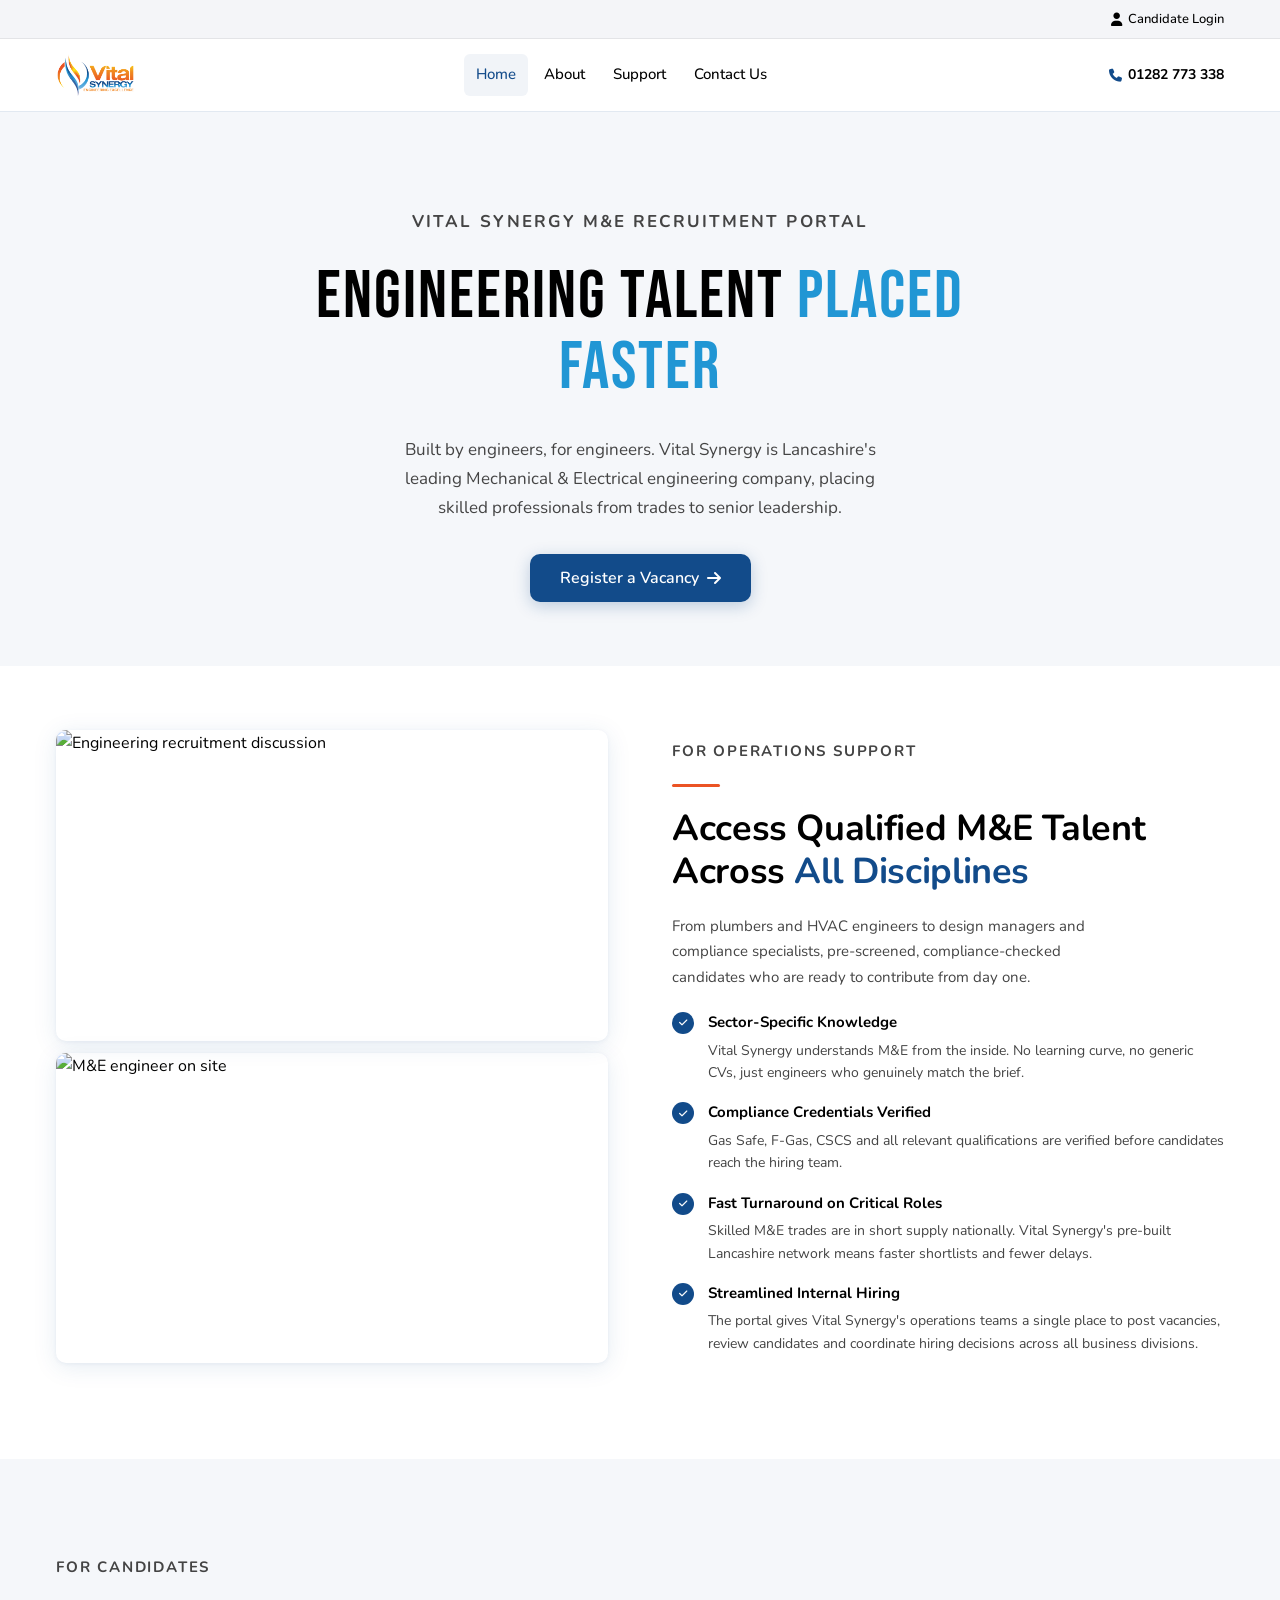
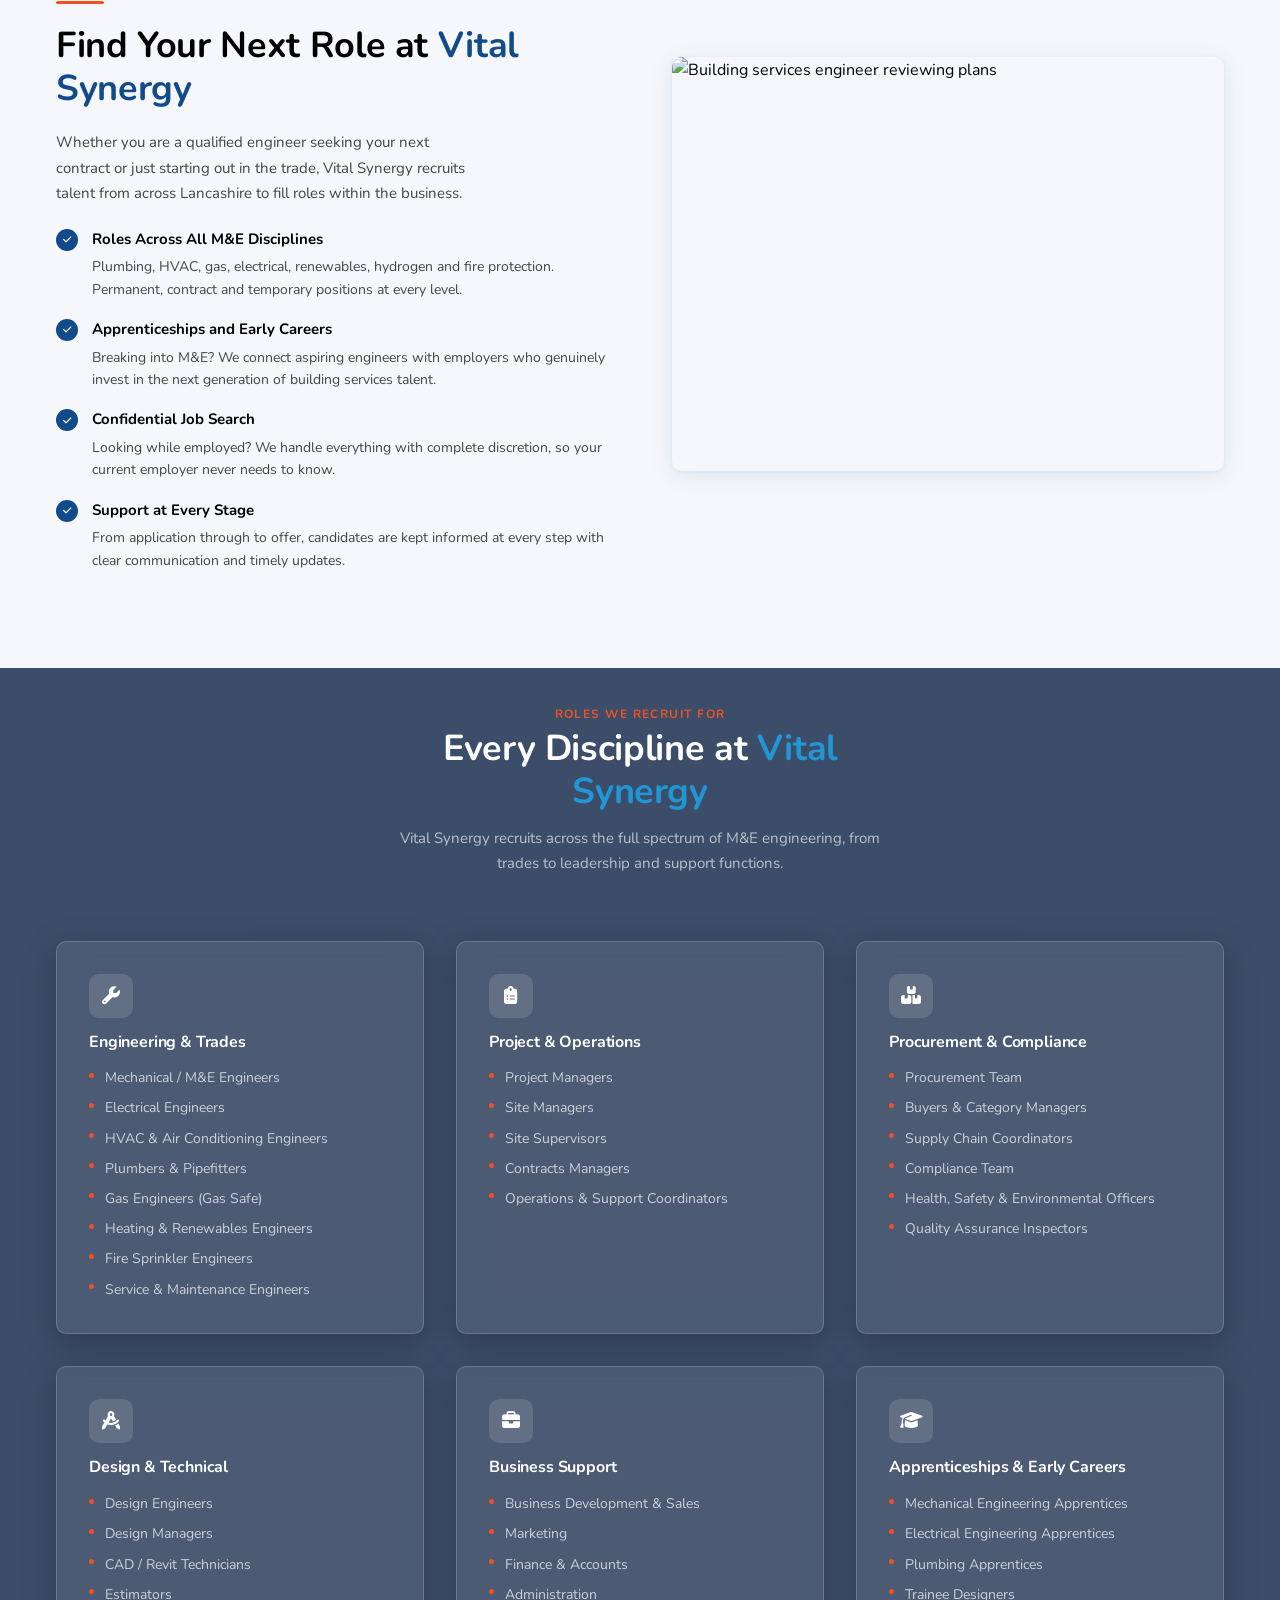
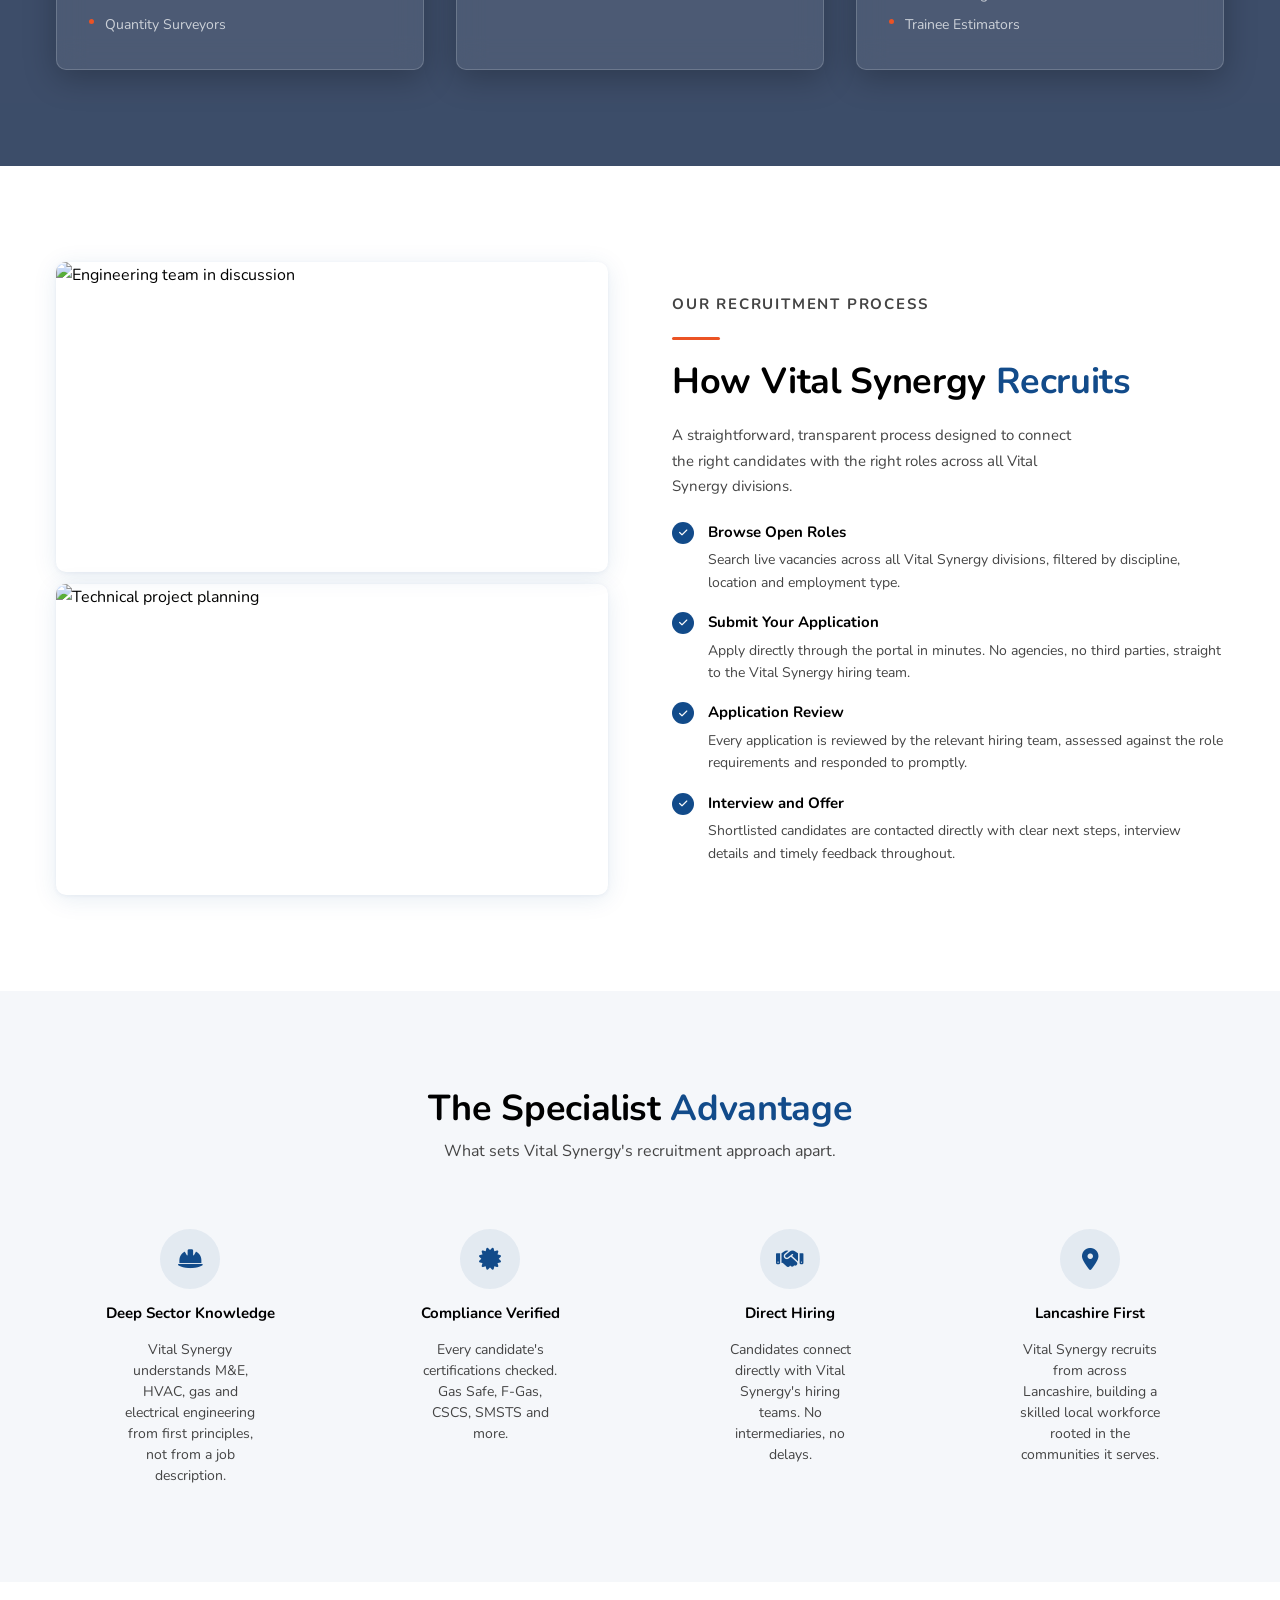
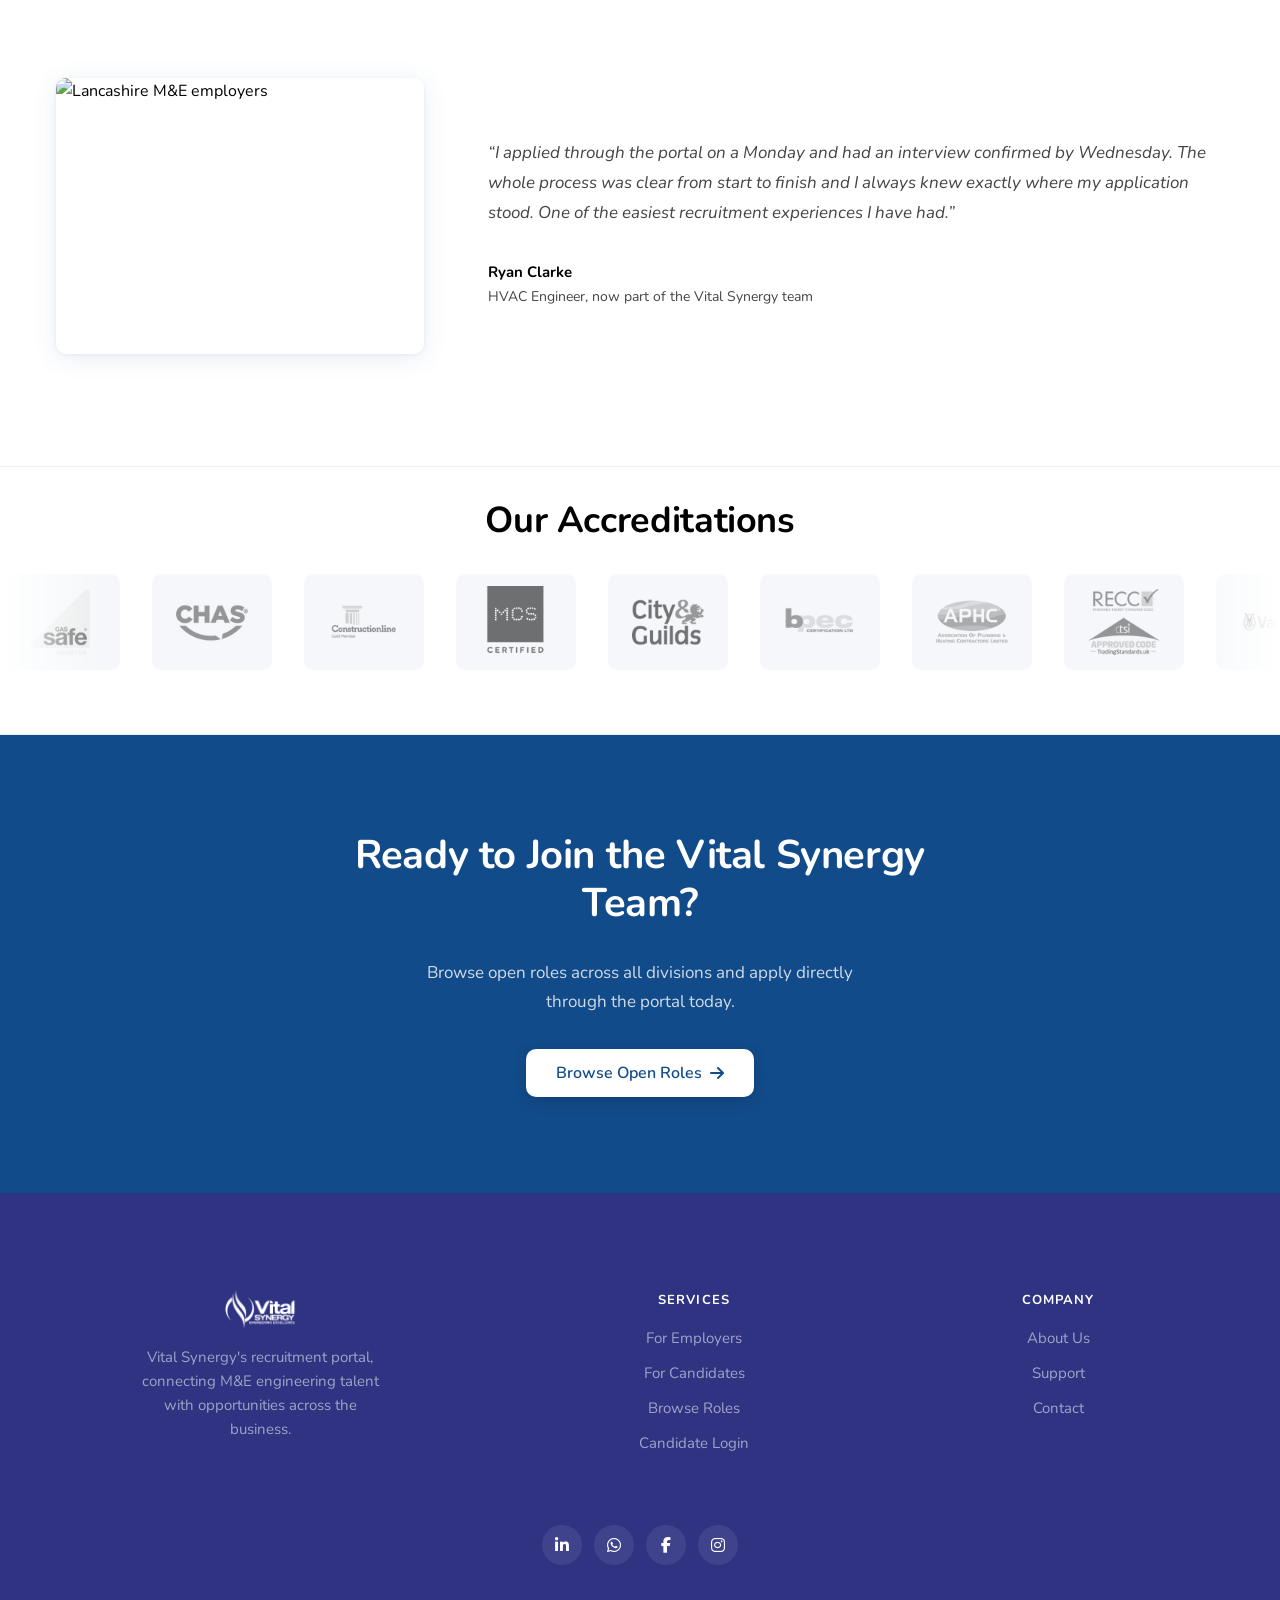
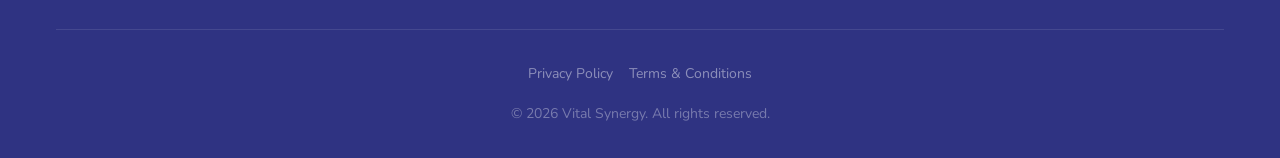
==== index.html @ cc702f48 "ticker" ====
<!DOCTYPE html>
<html lang="en-GB">
<head>
  <meta charset="UTF-8">
  <meta name="viewport" content="width=device-width, initial-scale=1.0">
  <meta name="description" content="Vital Synergy M&E Recruitment Portal. Find and apply for building services and M&E engineering roles across Lancashire's commercial, industrial and public sector projects.">
  <title>Vital Synergy | M&amp;E Recruitment Portal</title>
  <link rel="preconnect" href="https://fonts.googleapis.com">
  <link rel="preconnect" href="https://fonts.gstatic.com" crossorigin>
  <link href="https://fonts.googleapis.com/css2?family=Bebas+Neue&family=Nunito:wght@300;400;600;700;800&display=swap" rel="stylesheet">
  <link rel="stylesheet" href="https://cdnjs.cloudflare.com/ajax/libs/font-awesome/6.5.0/css/all.min.css">
  <link rel="stylesheet" href="css/style.css">
</head>
<body>

  <div class="top-bar">
    <div class="top-bar__inner container">
      <a href="/employer-login" class="top-bar__link top-bar__link--hidden">
        <i class="fa-solid fa-building" aria-hidden="true"></i>
        Employer Login
      </a>
      <a href="/candidate-login" class="top-bar__link">
        <i class="fa-solid fa-user" aria-hidden="true"></i>
        Candidate Login
      </a>
    </div>
  </div>

  <nav class="nav" id="nav">
    <div class="nav__inner container">
      <a href="/" class="nav__logo">
        <img src="img/Vital synergy logo EE - Transparent.png" alt="Vital Synergy" class="logo-img">
      </a>
      <ul class="nav__links" id="nav-links">
        <li><a href="/" class="active"><i class="fa-solid fa-house nav__icon" aria-hidden="true"></i>Home</a></li>
        <li><a href="/about.html"><i class="fa-solid fa-circle-info nav__icon" aria-hidden="true"></i>About</a></li>
        <li><a href="/support"><i class="fa-solid fa-headset nav__icon" aria-hidden="true"></i>Support</a></li>
        <li><a href="/contact"><i class="fa-solid fa-envelope nav__icon" aria-hidden="true"></i>Contact Us</a></li>
      </ul>
      <a href="tel:+441282773338" class="nav__phone">
        <i class="fa-solid fa-phone" aria-hidden="true"></i>
        01282 773 338
      </a>
      <button class="nav__hamburger" aria-label="Toggle navigation" aria-expanded="false" aria-controls="nav-links">
        <span></span>
        <span></span>
        <span></span>
      </button>
    </div>
  </nav>

  <main>

    <!-- Hero -->
    <section class="hero" id="home">
      <div class="hero__inner container">
        <div class="hero__text">
          <p class="kicker">Vital Synergy M&amp;E Recruitment Portal</p>
          <h1>Engineering Talent <span class="accent--hero">Placed Faster</span></h1>
          <p>Built by engineers, for engineers. Vital Synergy is Lancashire's leading Mechanical &amp; Electrical engineering company, placing skilled professionals from trades to senior leadership.</p>
          <a href="/contact" class="btn btn--primary">
            Register a Vacancy
            <i class="fa-solid fa-arrow-right" aria-hidden="true"></i>
          </a>
        </div>
        <div class="hero__mockup">
          <img src="https://images.unsplash.com/photo-1504917595217-d4dc5ebe6122?w=1200&h=800&fit=crop&auto=format&q=80" alt="M&E engineer at work on a building services project" loading="eager">
        </div>
      </div>
    </section>

    <!-- Feature 1: For Employers -->
    <section class="feature" id="employers">
      <div class="feature__inner container">
        <div class="feature__image-stack">
          <div class="feature__image">
            <img src="https://images.unsplash.com/photo-1542744173-8e7e53415bb0?w=900&h=500&fit=crop&auto=format&q=80" alt="Engineering recruitment discussion" loading="lazy">
          </div>
          <div class="feature__image">
            <img src="https://images.unsplash.com/photo-1581092918056-0c4c3acd3789?w=900&h=500&fit=crop&auto=format&q=80" alt="M&E engineer on site" loading="lazy">
          </div>
        </div>
        <div class="feature__content">
          <p class="kicker">For Operations Support</p>
          <span class="feature__accent"></span>
          <h2>Access Qualified M&amp;E Talent Across <span class="accent--blue">All Disciplines</span></h2>
          <p>From plumbers and HVAC engineers to design managers and compliance specialists, pre-screened, compliance-checked candidates who are ready to contribute from day one.</p>
          <ul class="check-list">
            <li class="check-item">
              <div class="check-item__bullet"><i class="fa-solid fa-check" aria-hidden="true"></i></div>
              <div class="check-item__body">
                <p class="check-item__title">Sector-Specific Knowledge</p>
                <p class="check-item__desc">Vital Synergy understands M&amp;E from the inside. No learning curve, no generic CVs, just engineers who genuinely match the brief.</p>
              </div>
            </li>
            <li class="check-item">
              <div class="check-item__bullet"><i class="fa-solid fa-check" aria-hidden="true"></i></div>
              <div class="check-item__body">
                <p class="check-item__title">Compliance Credentials Verified</p>
                <p class="check-item__desc">Gas Safe, F-Gas, CSCS and all relevant qualifications are verified before candidates reach the hiring team.</p>
              </div>
            </li>
            <li class="check-item">
              <div class="check-item__bullet"><i class="fa-solid fa-check" aria-hidden="true"></i></div>
              <div class="check-item__body">
                <p class="check-item__title">Fast Turnaround on Critical Roles</p>
                <p class="check-item__desc">Skilled M&amp;E trades are in short supply nationally. Vital Synergy's pre-built Lancashire network means faster shortlists and fewer delays.</p>
              </div>
            </li>
            <li class="check-item">
              <div class="check-item__bullet"><i class="fa-solid fa-check" aria-hidden="true"></i></div>
              <div class="check-item__body">
                <p class="check-item__title">Streamlined Internal Hiring</p>
                <p class="check-item__desc">The portal gives Vital Synergy's operations teams a single place to post vacancies, review candidates and coordinate hiring decisions across all business divisions.</p>
              </div>
            </li>
          </ul>
        </div>
      </div>
    </section>

    <!-- Feature 2: For Candidates -->
    <section class="feature feature--alt" id="candidates">
      <div class="feature__inner container">
        <div class="feature__content">
          <p class="kicker">For Candidates</p>
          <span class="feature__accent"></span>
          <h2>Find Your Next Role at <span class="accent--blue">Vital Synergy</span></h2>
          <p>Whether you are a qualified engineer seeking your next contract or just starting out in the trade, Vital Synergy recruits talent from across Lancashire to fill roles within the business.</p>
          <ul class="check-list">
            <li class="check-item">
              <div class="check-item__bullet"><i class="fa-solid fa-check" aria-hidden="true"></i></div>
              <div class="check-item__body">
                <p class="check-item__title">Roles Across All M&amp;E Disciplines</p>
                <p class="check-item__desc">Plumbing, HVAC, gas, electrical, renewables, hydrogen and fire protection. Permanent, contract and temporary positions at every level.</p>
              </div>
            </li>
            <li class="check-item">
              <div class="check-item__bullet"><i class="fa-solid fa-check" aria-hidden="true"></i></div>
              <div class="check-item__body">
                <p class="check-item__title">Apprenticeships and Early Careers</p>
                <p class="check-item__desc">Breaking into M&amp;E? We connect aspiring engineers with employers who genuinely invest in the next generation of building services talent.</p>
              </div>
            </li>
            <li class="check-item">
              <div class="check-item__bullet"><i class="fa-solid fa-check" aria-hidden="true"></i></div>
              <div class="check-item__body">
                <p class="check-item__title">Confidential Job Search</p>
                <p class="check-item__desc">Looking while employed? We handle everything with complete discretion, so your current employer never needs to know.</p>
              </div>
            </li>
            <li class="check-item">
              <div class="check-item__bullet"><i class="fa-solid fa-check" aria-hidden="true"></i></div>
              <div class="check-item__body">
                <p class="check-item__title">Support at Every Stage</p>
                <p class="check-item__desc">From application through to offer, candidates are kept informed at every step with clear communication and timely updates.</p>
              </div>
            </li>
          </ul>
        </div>
        <div class="feature__image">
          <img src="https://images.unsplash.com/photo-1497366216548-37526070297c?w=900&h=700&fit=crop&auto=format&q=80" alt="Building services engineer reviewing plans" loading="lazy">
        </div>
      </div>
    </section>

    <!-- Disciplines -->
    <section class="disciplines" id="disciplines-list">
      <div class="disciplines__inner container">
        <div class="disciplines__heading">
          <p class="kicker">Roles We Recruit For</p>
          <h2>Every Discipline at <span class="accent--blue">Vital Synergy</span></h2>
          <p>Vital Synergy recruits across the full spectrum of M&amp;E engineering, from trades to leadership and support functions.</p>
        </div>
        <div class="disciplines__grid">

          <div class="discipline-card">
            <div class="discipline-card__icon">
              <i class="fa-solid fa-wrench" aria-hidden="true"></i>
            </div>
            <h3 class="discipline-card__title">Engineering &amp; Trades</h3>
            <ul class="discipline-card__list">
              <li>Mechanical / M&amp;E Engineers</li>
              <li>Electrical Engineers</li>
              <li>HVAC &amp; Air Conditioning Engineers</li>
              <li>Plumbers &amp; Pipefitters</li>
              <li>Gas Engineers (Gas Safe)</li>
              <li>Heating &amp; Renewables Engineers</li>
              <li>Fire Sprinkler Engineers</li>
              <li>Service &amp; Maintenance Engineers</li>
            </ul>
          </div>

          <div class="discipline-card">
            <div class="discipline-card__icon">
              <i class="fa-solid fa-clipboard-list" aria-hidden="true"></i>
            </div>
            <h3 class="discipline-card__title">Project &amp; Operations</h3>
            <ul class="discipline-card__list">
              <li>Project Managers</li>
              <li>Site Managers</li>
              <li>Site Supervisors</li>
              <li>Contracts Managers</li>
              <li>Operations &amp; Support Coordinators</li>
            </ul>
          </div>

          <div class="discipline-card">
            <div class="discipline-card__icon">
              <i class="fa-solid fa-boxes-stacked" aria-hidden="true"></i>
            </div>
            <h3 class="discipline-card__title">Procurement &amp; Compliance</h3>
            <ul class="discipline-card__list">
              <li>Procurement Team</li>
              <li>Buyers &amp; Category Managers</li>
              <li>Supply Chain Coordinators</li>
              <li>Compliance Team</li>
              <li>Health, Safety &amp; Environmental Officers</li>
              <li>Quality Assurance Inspectors</li>
            </ul>
          </div>

          <div class="discipline-card">
            <div class="discipline-card__icon">
              <i class="fa-solid fa-drafting-compass" aria-hidden="true"></i>
            </div>
            <h3 class="discipline-card__title">Design &amp; Technical</h3>
            <ul class="discipline-card__list">
              <li>Design Engineers</li>
              <li>Design Managers</li>
              <li>CAD / Revit Technicians</li>
              <li>Estimators</li>
              <li>Quantity Surveyors</li>
            </ul>
          </div>

          <div class="discipline-card">
            <div class="discipline-card__icon">
              <i class="fa-solid fa-briefcase" aria-hidden="true"></i>
            </div>
            <h3 class="discipline-card__title">Business Support</h3>
            <ul class="discipline-card__list">
              <li>Business Development &amp; Sales</li>
              <li>Marketing</li>
              <li>Finance &amp; Accounts</li>
              <li>Administration</li>
            </ul>
          </div>

          <div class="discipline-card">
            <div class="discipline-card__icon">
              <i class="fa-solid fa-graduation-cap" aria-hidden="true"></i>
            </div>
            <h3 class="discipline-card__title">Apprenticeships &amp; Early Careers</h3>
            <ul class="discipline-card__list">
              <li>Mechanical Engineering Apprentices</li>
              <li>Electrical Engineering Apprentices</li>
              <li>Plumbing Apprentices</li>
              <li>Trainee Designers</li>
              <li>Trainee Estimators</li>
            </ul>
          </div>

        </div>
      </div>
    </section>

    <!-- Feature 3: Why Vital Synergy -->
    <section class="feature" id="why-us">
      <div class="feature__inner container">
        <div class="feature__image-stack">
          <div class="feature__image">
            <img src="https://images.unsplash.com/photo-1522071820081-009f0129c71c?w=900&h=500&fit=crop&auto=format&q=80" alt="Engineering team in discussion" loading="lazy">
          </div>
          <div class="feature__image">
            <img src="https://images.unsplash.com/photo-1454165804606-c3d57bc86b40?w=900&h=500&fit=crop&auto=format&q=80" alt="Technical project planning" loading="lazy">
          </div>
        </div>
        <div class="feature__content">
          <p class="kicker">Our Recruitment Process</p>
          <span class="feature__accent"></span>
          <h2>How Vital Synergy <span class="accent--blue">Recruits</span></h2>
          <p>A straightforward, transparent process designed to connect the right candidates with the right roles across all Vital Synergy divisions.</p>
          <ul class="check-list">
            <li class="check-item">
              <div class="check-item__bullet"><i class="fa-solid fa-check" aria-hidden="true"></i></div>
              <div class="check-item__body">
                <p class="check-item__title">Browse Open Roles</p>
                <p class="check-item__desc">Search live vacancies across all Vital Synergy divisions, filtered by discipline, location and employment type.</p>
              </div>
            </li>
            <li class="check-item">
              <div class="check-item__bullet"><i class="fa-solid fa-check" aria-hidden="true"></i></div>
              <div class="check-item__body">
                <p class="check-item__title">Submit Your Application</p>
                <p class="check-item__desc">Apply directly through the portal in minutes. No agencies, no third parties, straight to the Vital Synergy hiring team.</p>
              </div>
            </li>
            <li class="check-item">
              <div class="check-item__bullet"><i class="fa-solid fa-check" aria-hidden="true"></i></div>
              <div class="check-item__body">
                <p class="check-item__title">Application Review</p>
                <p class="check-item__desc">Every application is reviewed by the relevant hiring team, assessed against the role requirements and responded to promptly.</p>
              </div>
            </li>
            <li class="check-item">
              <div class="check-item__bullet"><i class="fa-solid fa-check" aria-hidden="true"></i></div>
              <div class="check-item__body">
                <p class="check-item__title">Interview and Offer</p>
                <p class="check-item__desc">Shortlisted candidates are contacted directly with clear next steps, interview details and timely feedback throughout.</p>
              </div>
            </li>
          </ul>
        </div>
      </div>
    </section>

    <!-- Trust Strip -->
    <section class="trust-strip" id="trust">
      <div class="trust-strip__inner container">
        <div class="trust-strip__heading">
          <h2>The Specialist <span class="accent--blue">Advantage</span></h2>
          <p>What sets Vital Synergy's recruitment approach apart.</p>
        </div>
        <div class="trust-strip__grid">
          <div class="trust-item">
            <div class="trust-item__icon">
              <i class="fa-solid fa-helmet-safety" aria-hidden="true"></i>
            </div>
            <p class="trust-item__title">Deep Sector Knowledge</p>
            <p class="trust-item__desc">Vital Synergy understands M&amp;E, HVAC, gas and electrical engineering from first principles, not from a job description.</p>
          </div>
          <div class="trust-item">
            <div class="trust-item__icon">
              <i class="fa-solid fa-certificate" aria-hidden="true"></i>
            </div>
            <p class="trust-item__title">Compliance Verified</p>
            <p class="trust-item__desc">Every candidate's certifications checked. Gas Safe, F-Gas, CSCS, SMSTS and more.</p>
          </div>
          <div class="trust-item">
            <div class="trust-item__icon">
              <i class="fa-solid fa-handshake" aria-hidden="true"></i>
            </div>
            <p class="trust-item__title">Direct Hiring</p>
            <p class="trust-item__desc">Candidates connect directly with Vital Synergy's hiring teams. No intermediaries, no delays.</p>
          </div>
          <div class="trust-item">
            <div class="trust-item__icon">
              <i class="fa-solid fa-location-dot" aria-hidden="true"></i>
            </div>
            <p class="trust-item__title">Lancashire First</p>
            <p class="trust-item__desc">Vital Synergy recruits from across Lancashire, building a skilled local workforce rooted in the communities it serves.</p>
          </div>
        </div>
      </div>
    </section>

    <!-- Social Proof -->
    <section class="social-proof" id="proof">
      <div class="social-proof__inner container">
        <div class="social-proof__stat">
          <div class="social-proof__img-wrap">
            <img src="https://images.unsplash.com/photo-1600880292203-757bb62b4baf?w=800&h=600&fit=crop&auto=format&q=80" alt="Lancashire M&E employers" loading="lazy">
          </div>
        </div>
        <div class="social-proof__quote">
          <p class="social-proof__text">I applied through the portal on a Monday and had an interview confirmed by Wednesday. The whole process was clear from start to finish and I always knew exactly where my application stood. One of the easiest recruitment experiences I have had.</p>
          <div>
            <p class="social-proof__name">Ryan Clarke</p>
            <p class="social-proof__role">HVAC Engineer, now part of the Vital Synergy team</p>
          </div>
        </div>
      </div>
    </section>

    <!-- Logo Grid -->
    <section class="logo-grid" id="clients">
      <div class="logo-grid__inner container">
        <h2 class="section-heading">Our Accreditations</h2>
      </div>
      <div class="logo-ticker" aria-hidden="true">
        <div class="logo-ticker__track">
          <div class="logo-placeholder"><img src="img/Accreditations%2096%20x%2096/gasSafe.png" alt="Gas Safe" class="accreditation-img"></div>
          <div class="logo-placeholder"><img src="img/Accreditations%2096%20x%2096/chas.png" alt="CHAS" class="accreditation-img"></div>
          <div class="logo-placeholder"><img src="img/Accreditations%2096%20x%2096/constructionLineGold.png" alt="Constructionline Gold" class="accreditation-img"></div>
          <div class="logo-placeholder"><img src="img/Accreditations%2096%20x%2096/mcsCerified.png" alt="MCS Certified" class="accreditation-img"></div>
          <div class="logo-placeholder"><img src="img/Accreditations%2096%20x%2096/cityGuilds.png" alt="City &amp; Guilds" class="accreditation-img"></div>
          <div class="logo-placeholder"><img src="img/Accreditations%2096%20x%2096/bpec.png" alt="BPEC" class="accreditation-img"></div>
          <div class="logo-placeholder"><img src="img/Accreditations%2096%20x%2096/aphc.png" alt="APHC" class="accreditation-img"></div>
          <div class="logo-placeholder"><img src="img/Accreditations%2096%20x%2096/recctsi.png" alt="RECC TSI" class="accreditation-img"></div>
          <div class="logo-placeholder"><img src="img/Accreditations%2096%20x%2096/VaillantPartner.png" alt="Vaillant Partner" class="accreditation-img"></div>
          <div class="logo-placeholder"><img src="img/Accreditations%2096%20x%2096/LoxonePartner.png" alt="Loxone Partner" class="accreditation-img"></div>
          <!-- Duplicate set for seamless loop -->
          <div class="logo-placeholder"><img src="img/Accreditations%2096%20x%2096/gasSafe.png" alt="" class="accreditation-img"></div>
          <div class="logo-placeholder"><img src="img/Accreditations%2096%20x%2096/chas.png" alt="" class="accreditation-img"></div>
          <div class="logo-placeholder"><img src="img/Accreditations%2096%20x%2096/constructionLineGold.png" alt="" class="accreditation-img"></div>
          <div class="logo-placeholder"><img src="img/Accreditations%2096%20x%2096/mcsCerified.png" alt="" class="accreditation-img"></div>
          <div class="logo-placeholder"><img src="img/Accreditations%2096%20x%2096/cityGuilds.png" alt="" class="accreditation-img"></div>
          <div class="logo-placeholder"><img src="img/Accreditations%2096%20x%2096/bpec.png" alt="" class="accreditation-img"></div>
          <div class="logo-placeholder"><img src="img/Accreditations%2096%20x%2096/aphc.png" alt="" class="accreditation-img"></div>
          <div class="logo-placeholder"><img src="img/Accreditations%2096%20x%2096/recctsi.png" alt="" class="accreditation-img"></div>
          <div class="logo-placeholder"><img src="img/Accreditations%2096%20x%2096/VaillantPartner.png" alt="" class="accreditation-img"></div>
          <div class="logo-placeholder"><img src="img/Accreditations%2096%20x%2096/LoxonePartner.png" alt="" class="accreditation-img"></div>
        </div>
      </div>
    </section>

    <!-- CTA -->
    <section class="cta-banner" id="get-started">
      <div class="cta-banner__inner container">
        <h2>Ready to Join the Vital Synergy Team?</h2>
        <p>Browse open roles across all divisions and apply directly through the portal today.</p>
        <a href="/jobs" class="btn btn--inverted">
          Browse Open Roles
          <i class="fa-solid fa-arrow-right" aria-hidden="true"></i>
        </a>
      </div>
    </section>

  </main>

  <footer id="contact">
    <div class="footer__inner container">
      <div class="footer__brand">
        <a href="/" class="footer__logo">
          <img src="img/Vital synergy logo EE - Transparent.png" alt="Vital Synergy" class="logo-img logo-img--footer">
        </a>
        <p class="footer__tagline">Vital Synergy's recruitment portal, connecting M&amp;E engineering talent with opportunities across the business.</p>
      </div>
      <div class="footer__cols">
        <div class="footer__col">
          <p class="footer__col-heading">Services</p>
          <ul>
            <li><a href="/employers">For Employers</a></li>
            <li><a href="/candidates">For Candidates</a></li>
            <li><a href="/jobs">Browse Roles</a></li>
            <li><a href="/candidate-login">Candidate Login</a></li>
          </ul>
        </div>
        <div class="footer__col">
          <p class="footer__col-heading">Company</p>
          <ul>
            <li><a href="/about.html">About Us</a></li>
            <li><a href="/support">Support</a></li>
            <li><a href="/contact">Contact</a></li>
          </ul>
        </div>
      </div>
      <div class="footer__social">
        <a href="#" aria-label="Connect with us on LinkedIn">
          <i class="fa-brands fa-linkedin-in" aria-hidden="true"></i>
        </a>
        <a href="#" aria-label="Contact us on WhatsApp">
          <i class="fa-brands fa-whatsapp" aria-hidden="true"></i>
        </a>
        <a href="#" aria-label="Follow us on Facebook">
          <i class="fa-brands fa-facebook-f" aria-hidden="true"></i>
        </a>
        <a href="#" aria-label="Follow us on Instagram">
          <i class="fa-brands fa-instagram" aria-hidden="true"></i>
        </a>
      </div>
      <div class="footer__bottom">
        <div class="footer__legal">
          <a href="/privacy-policy">Privacy Policy</a>
          <a href="/terms">Terms &amp; Conditions</a>
        </div>
        <p class="footer__copyright">&copy; 2026 Vital Synergy. All rights reserved.</p>
      </div>
    </div>
  </footer>

  <button class="back-to-top" id="back-to-top" aria-label="Back to top">
    <svg class="back-to-top__ring" viewBox="0 0 54 54" aria-hidden="true">
      <circle class="back-to-top__track" cx="27" cy="27" r="24"/>
      <circle class="back-to-top__fill" id="scroll-progress" cx="27" cy="27" r="24"/>
    </svg>
    <i class="fa-solid fa-chevron-up"></i>
  </button>

  <script src="js/main.js" defer></script>
</body>
</html>
---- css/style.css ----
:root {
  --cl-primary: #124B8A;
  --cl-secondary: #2196D4;
  --cl-indigo: #2F3382;
  --cl-deep: #2F3382;
  --cl-accent: #EB5324;
  --cl-text: #000000;
  --cl-muted: #444444;
  --cl-white: #ffffff;
  --cl-light-bg: #f5f7fa;
  --space-xs: 0.5rem;
  --space-sm: 1rem;
  --space-md: 2rem;
  --space-lg: clamp(2rem, 6vw, 4rem);
  --space-xl: clamp(3rem, 8vw, 6rem);
  --font-display: 'Bebas Neue', sans-serif;
  --font-body: 'Nunito', sans-serif;
  --radius: 10px;
  --shadow: 0 4px 24px rgba(18, 75, 138, 0.10), 0 1px 4px rgba(18, 75, 138, 0.06);
  --shadow-card: 0 2px 8px rgba(18, 75, 138, 0.08), 0 8px 32px rgba(18, 75, 138, 0.06);
  --shadow-hero: 0 20px 60px rgba(18, 75, 138, 0.18), 0 4px 16px rgba(18, 75, 138, 0.10);
}

*, *::before, *::after {
  box-sizing: border-box;
  margin: 0;
  padding: 0;
}

html { scroll-behavior: smooth; }

body {
  font-family: var(--font-body);
  color: var(--cl-text);
  background: var(--cl-white);
  line-height: 1.7;
  overflow-x: hidden;
  -webkit-font-smoothing: antialiased;
}

h1, h2, h3, h4, h5, h6 {
  font-weight: 700;
  line-height: 1.2;
  letter-spacing: -0.01em;
  color: var(--cl-text);
}

h1 {
  font-family: var(--font-display);
  font-size: clamp(2.5rem, 6vw, 4.25rem);
  font-weight: 400;
  letter-spacing: 0.03em;
  text-transform: uppercase;
  line-height: 1.05;
}

h2 {
  font-family: var(--font-body);
  font-size: clamp(1.5rem, 3vw, 2.25rem);
  font-weight: 700;
}

h3 {
  font-family: var(--font-body);
  font-weight: 700;
}

p { color: var(--cl-text); line-height: 1.7; }

a {
  color: var(--cl-text);
  text-decoration: none;
  transition: color 0.18s ease;
}

a:hover { color: var(--cl-primary); }

a:focus-visible {
  outline: 2px solid var(--cl-primary);
  outline-offset: 3px;
  border-radius: 2px;
}

ul { list-style: none; }

img { display: block; max-width: 100%; height: auto; }

button { cursor: pointer; border: none; background: none; font-family: inherit; }

.container {
  width: 100%;
  max-width: 1200px;
  margin: 0 auto;
  padding: 0 var(--space-sm);
}

/* Shared utilities */

.kicker {
  display: inline-block;
  font-size: 0.75rem;
  font-weight: 700;
  color: var(--cl-primary);
  text-transform: uppercase;
  letter-spacing: 0.12em;
}

.accent { color: var(--cl-accent); }
.accent--blue { color: var(--cl-primary); }
.accent--hero { color: var(--cl-secondary); }

.section-heading { text-align: center; }

/* Buttons */

.btn {
  display: inline-flex;
  align-items: center;
  gap: 0.5rem;
  padding: 0.875rem 1.75rem;
  font-family: var(--font-body);
  font-size: 1rem;
  font-weight: 600;
  border-radius: var(--radius);
  cursor: pointer;
  text-decoration: none;
  line-height: 1;
  border: 2px solid transparent;
  transition: transform 0.18s cubic-bezier(0.34, 1.56, 0.64, 1), box-shadow 0.18s ease;
}

.btn--primary {
  background: var(--cl-primary);
  color: var(--cl-white);
  box-shadow: 0 4px 16px rgba(18, 75, 138, 0.25);
}
.btn--primary:hover { color: var(--cl-white); transform: translateY(-2px); box-shadow: 0 8px 24px rgba(18, 75, 138, 0.32); }
.btn--primary:active { transform: translateY(0); }
.btn--primary:focus-visible { outline: 2px solid var(--cl-primary); outline-offset: 3px; }

.btn--outline {
  background: transparent;
  color: var(--cl-primary);
  border-color: var(--cl-primary);
}
.btn--outline:hover { color: var(--cl-primary); transform: translateY(-2px); box-shadow: 0 6px 20px rgba(18, 75, 138, 0.16); }
.btn--outline:active { transform: translateY(0); }
.btn--outline:focus-visible { outline: 2px solid var(--cl-primary); outline-offset: 3px; }

.btn--inverted {
  background: var(--cl-white);
  color: var(--cl-primary);
  border-color: var(--cl-white);
  box-shadow: 0 4px 16px rgba(0, 0, 0, 0.15);
}
.btn--inverted:hover { color: var(--cl-primary); transform: translateY(-2px); box-shadow: 0 8px 24px rgba(0, 0, 0, 0.22); }
.btn--inverted:active { transform: translateY(0); }
.btn--inverted:focus-visible { outline: 2px solid var(--cl-white); outline-offset: 3px; }

/* Top bar */

.top-bar {
  background: #f4f5f8;
  padding: 0.5rem 0;
  border-bottom: 1px solid rgba(0, 0, 0, 0.07);
}

.top-bar__inner {
  display: flex;
  justify-content: flex-end;
  align-items: center;
  gap: var(--space-md);
}

.top-bar__link {
  display: flex;
  align-items: center;
  gap: 0.375rem;
  color: var(--cl-text);
  font-size: 0.8125rem;
  font-weight: 500;
  transition: color 0.18s ease;
}
.top-bar__link:hover,
.top-bar__link:active { color: var(--cl-accent); }
.top-bar__link:focus-visible { outline: 2px solid var(--cl-primary); outline-offset: 3px; border-radius: 2px; }
.top-bar__link--hidden { display: none; }

/* Nav */

.nav {
  position: sticky;
  top: 0;
  z-index: 100;
  background: var(--cl-white);
  border-bottom: 1px solid rgba(18, 75, 138, 0.12);
  transition: box-shadow 0.18s ease;
}

.nav--scrolled { box-shadow: 0 2px 16px rgba(18, 75, 138, 0.12); }

.nav__inner {
  display: flex;
  align-items: center;
  justify-content: space-between;
  padding-top: 0.875rem;
  padding-bottom: 0.875rem;
}

.nav__phone {
  display: none;
}

.nav__logo { display: flex; align-items: center; flex-shrink: 0; }
.nav__logo:focus-visible { outline: 2px solid var(--cl-primary); outline-offset: 3px; border-radius: 2px; }

.logo-img { height: 44px; width: auto; display: block; }
.logo-img--footer { height: 40px; filter: brightness(0) invert(1); }

.nav__links {
  display: none;
  flex-direction: column;
  position: absolute;
  top: 100%;
  left: 0;
  right: 0;
  background: var(--cl-white);
  border-bottom: 1px solid rgba(18, 75, 138, 0.12);
  padding: 0.5rem var(--space-sm);
  gap: 0.125rem;
  z-index: 99;
}

.nav--open .nav__links { display: flex; }

.nav__links a {
  display: flex;
  align-items: center;
  gap: 0.625rem;
  padding: 0.625rem 0.75rem;
  font-weight: 500;
  font-size: 0.9375rem;
  border-radius: 6px;
  color: var(--cl-text);
  transition: color 0.18s ease, background 0.18s ease;
}

.nav__icon {
  width: 1rem;
  text-align: center;
  color: var(--cl-primary);
  flex-shrink: 0;
}

.nav__links a:hover,
.nav__links a:active,
.nav__links a.active {
  color: var(--cl-primary);
  background: rgba(18, 75, 138, 0.06);
}

.nav__links a:focus-visible { outline: 2px solid var(--cl-primary); outline-offset: -2px; }

.nav__hamburger {
  display: flex;
  flex-direction: column;
  justify-content: space-between;
  width: 28px;
  height: 20px;
  padding: 0;
  flex-shrink: 0;
}

.nav__hamburger span {
  display: block;
  width: 100%;
  height: 2px;
  background: var(--cl-text);
  border-radius: 2px;
  transition: transform 0.22s ease, opacity 0.22s ease;
}

.nav--open .nav__hamburger span:nth-child(1) { transform: translateY(9px) rotate(45deg); }
.nav--open .nav__hamburger span:nth-child(2) { opacity: 0; }
.nav--open .nav__hamburger span:nth-child(3) { transform: translateY(-9px) rotate(-45deg); }
.nav__hamburger:focus-visible { outline: 2px solid var(--cl-primary); outline-offset: 4px; border-radius: 4px; }

@media (min-width: 768px) {
  .nav__hamburger { display: none; }

  .nav__phone {
    display: flex;
    align-items: center;
    gap: 0.4rem;
    font-size: 0.875rem;
    font-weight: 700;
    color: var(--cl-text);
    text-decoration: none;
    white-space: nowrap;
    flex-shrink: 0;
    transition: color 0.18s ease;
  }

  .nav__phone i { color: var(--cl-primary); font-size: 0.8125rem; }
  .nav__phone:hover { color: var(--cl-primary); }

  .nav__links {
    display: flex;
    flex: 1;
    flex-direction: row;
    position: static;
    border: none;
    padding: 0;
    gap: 0.25rem;
    align-items: center;
    justify-content: center;
  }
  .nav__links a { padding: 0.5rem 0.75rem; }
  .nav__icon { display: none; }
}

/* Hide Candidate Login pill from mobile hamburger; it remains on desktop */
@media (max-width: 767px) {
  .nav__links li:has(.nav__cta) { display: none; }
}

/* Nav pill CTA button */
.nav__cta {
  background: var(--cl-primary);
  color: var(--cl-white);
  padding: 0.5rem 1.375rem;
  border-radius: 50px;
  font-size: 0.875rem;
  font-weight: 600;
  transition: background 0.18s ease, transform 0.18s ease;
  white-space: nowrap;
}
.nav__cta:hover { background: var(--cl-secondary); color: var(--cl-white); transform: translateY(-1px); }
.nav__cta:focus-visible { outline: 2px solid var(--cl-primary); outline-offset: 3px; border-radius: 50px; }

/* Hero — home page: centred text + mockup below */

.hero {
  background: var(--cl-light-bg);
  padding: var(--space-xl) 0 0;
}


.hero__inner {
  display: flex;
  flex-direction: column;
  align-items: center;
  text-align: center;
  gap: var(--space-lg);
}

.hero__text {
  display: flex;
  flex-direction: column;
  gap: var(--space-md);
  align-items: center;
  max-width: 740px;
}

.hero__text .kicker { margin-bottom: -0.5rem; }

.hero__text h1 { max-width: none; }

.hero__text > p {
  font-size: 1.0625rem;
  max-width: 52ch;
  color: var(--cl-muted);
}

/* Mockup image (home hero) — full-width below centred text, mobile only */
.hero__mockup {
  width: 100%;
  max-width: 1100px;
  border-radius: 14px 14px 0 0;
  overflow: hidden;
  box-shadow: var(--shadow-hero);
  margin-top: var(--space-sm);
}

@media (min-width: 700px) {
  .hero__mockup { display: none; }
  .hero { padding-bottom: var(--space-lg); }
  .hero + .feature { padding-top: var(--space-lg); }
}

.hero__mockup img {
  width: 100%;
  display: block;
}

/* 2x2 photo grid (about hero) */
.hero--split .hero__inner {
  display: grid;
  grid-template-columns: repeat(auto-fit, minmax(300px, 1fr));
  gap: var(--space-lg);
  align-items: center;
  text-align: left;
  padding-bottom: var(--space-xl);
}

.hero--split .hero__text {
  align-items: flex-start;
  max-width: none;
}

.hero--split .hero__text > p { max-width: 44ch; }

.hero--split { padding-bottom: 0; }

.hero__images {
  display: grid;
  grid-template-columns: 1fr 1fr;
  gap: 0.75rem;
}

.hero__img-wrap {
  border-radius: var(--radius);
  overflow: hidden;
  box-shadow: var(--shadow);
  aspect-ratio: 4 / 3;
}

.hero__img-wrap img {
  width: 100%;
  height: 100%;
  object-fit: cover;
  display: block;
}

/* Feature sections */

.feature { padding: var(--space-xl) 0; }
.feature--alt { background: var(--cl-light-bg); }

.feature__inner {
  display: grid;
  grid-template-columns: repeat(auto-fit, minmax(300px, 1fr));
  gap: var(--space-lg);
  align-items: center;
}

@media (max-width: 599px) {
  .feature__content { order: 1; }
  .feature__image-stack,
  .feature__inner > .feature__image { order: 2; }
  .feature__image-stack .feature__image:last-child { display: none; }
}

.feature__content {
  display: flex;
  flex-direction: column;
  gap: 1.25rem;
  align-items: flex-start;
}

.feature__accent {
  display: block;
  width: 48px;
  height: 3px;
  background: var(--cl-accent);
  border-radius: 2px;
}

.feature__content h2 { max-width: 24ch; }

.feature__content > p {
  max-width: 46ch;
  color: var(--cl-muted);
  font-size: 0.9375rem;
}

/* Check-list bullet style (replaces old feature__list) */
.check-list {
  display: flex;
  flex-direction: column;
  gap: 1rem;
}

.check-item {
  display: flex;
  gap: 0.875rem;
  align-items: flex-start;
}

.check-item__bullet {
  width: 22px;
  height: 22px;
  border-radius: 50%;
  background: var(--cl-primary);
  display: flex;
  align-items: center;
  justify-content: center;
  flex-shrink: 0;
  margin-top: 2px;
}

.check-item__bullet i {
  font-size: 0.6rem;
  color: var(--cl-white);
}

.check-item__body { flex: 1; }

.check-item__title {
  font-weight: 700;
  font-size: 0.9375rem;
  color: var(--cl-text);
  margin-bottom: 0.25rem;
}

.check-item__desc {
  font-size: 0.875rem;
  color: var(--cl-muted);
  line-height: 1.6;
}

/* Feature image */
.feature__image {
  border-radius: var(--radius);
  overflow: hidden;
  box-shadow: var(--shadow);
  aspect-ratio: 4 / 3;
}

.feature__image img {
  width: 100%;
  height: 100%;
  object-fit: cover;
  display: block;
}

/* Feature image stack (2 stacked images) */
.feature__image-stack {
  display: flex;
  flex-direction: column;
  gap: 0.75rem;
}

.feature__image-stack .feature__image {
  aspect-ratio: 16 / 9;
}

/* Trust strip */

.trust-strip {
  background: var(--cl-light-bg);
  padding: var(--space-xl) 0;
}

.trust-strip__inner {
  display: flex;
  flex-direction: column;
  gap: var(--space-lg);
  align-items: center;
  text-align: center;
}

.trust-strip__heading h2 { max-width: 28ch; margin: 0 auto; }
.trust-strip__heading p { max-width: 44ch; margin: 0.5rem auto 0; color: var(--cl-muted); }

.trust-strip__grid {
  display: grid;
  grid-template-columns: repeat(auto-fit, minmax(180px, 1fr));
  gap: var(--space-md);
  width: 100%;
}

.trust-item {
  display: flex;
  flex-direction: column;
  align-items: center;
  gap: 0.75rem;
  text-align: center;
}

.trust-item__icon {
  width: 60px;
  height: 60px;
  border-radius: 50%;
  background: rgba(18, 75, 138, 0.08);
  display: flex;
  align-items: center;
  justify-content: center;
}

.trust-item__icon i { font-size: 1.375rem; color: var(--cl-primary); }

.trust-item__title { font-weight: 700; font-size: 0.9375rem; }

.trust-item__desc { font-size: 0.875rem; color: var(--cl-muted); line-height: 1.5; max-width: 18ch; }

/* Social proof */

.social-proof { padding: var(--space-xl) 0; }

.social-proof__inner {
  display: grid;
  grid-template-columns: 1fr 2fr;
  gap: var(--space-lg);
  align-items: center;
}

@media (max-width: 768px) {
  .social-proof__inner { grid-template-columns: 1fr; }
}

.social-proof__stat {
  display: flex;
  flex-direction: column;
  gap: var(--space-sm);
}

.social-proof__img-wrap {
  border-radius: var(--radius);
  overflow: hidden;
  box-shadow: var(--shadow);
  aspect-ratio: 4/3;
  margin-bottom: var(--space-sm);
}

.social-proof__img-wrap img {
  width: 100%;
  height: 100%;
  object-fit: cover;
  display: block;
}

.social-proof__num {
  font-size: 2.75rem;
  font-weight: 800;
  color: var(--cl-primary);
  letter-spacing: -0.04em;
  line-height: 1;
}

.social-proof__label { font-size: 0.9375rem; color: var(--cl-muted); }

.social-proof__quote {
  display: flex;
  flex-direction: column;
  gap: var(--space-md);
}

.social-proof__text {
  font-size: 1.0625rem;
  font-style: italic;
  line-height: 1.75;
  color: var(--cl-muted);
}

.social-proof__text::before { content: '\201C'; }
.social-proof__text::after { content: '\201D'; }

.social-proof__name { font-weight: 700; font-size: 0.9375rem; }
.social-proof__role { font-size: 0.875rem; color: var(--cl-muted); }

/* Logo grid / ticker */

.logo-grid {
  background: var(--cl-white);
  padding: var(--space-xl) 0;
  border-top: 1px solid rgba(18, 75, 138, 0.08);
  border-bottom: 1px solid rgba(18, 75, 138, 0.08);
  overflow: hidden;
}

@media (min-width: 768px) {
  .logo-grid { padding: var(--space-md) 0; }
}

.logo-grid__inner {
  display: flex;
  flex-direction: column;
  gap: var(--space-lg);
  align-items: center;
}

/* Ticker */
.logo-ticker {
  overflow: hidden;
  width: 100%;
  padding: var(--space-md) 0;
  mask-image: linear-gradient(to right, transparent 0%, black 8%, black 92%, transparent 100%);
  -webkit-mask-image: linear-gradient(to right, transparent 0%, black 8%, black 92%, transparent 100%);
}

.logo-ticker__track {
  display: flex;
  align-items: center;
  gap: 2rem;
  width: max-content;
  animation: ticker-scroll 56s linear infinite;
}

.logo-ticker__track:hover {
  animation-play-state: paused;
}

@keyframes ticker-scroll {
  from { transform: translateX(0); }
  to   { transform: translateX(-50%); }
}

.logo-placeholder {
  background: var(--cl-light-bg);
  border-radius: var(--radius);
  height: 96px;
  width: 120px;
  flex-shrink: 0;
  display: flex;
  align-items: center;
  justify-content: center;
  padding: 0.75rem;
}

.accreditation-img {
  max-width: 72px;
  max-height: 72px;
  width: auto;
  height: auto;
  filter: grayscale(1) opacity(0.55);
  display: block;
}

.logo-placeholder span {
  font-size: 0.75rem;
  font-weight: 600;
  color: #94a3b8;
  letter-spacing: 0.06em;
  text-transform: uppercase;
}

/* CTA banner */

.cta-banner {
  background: var(--cl-primary);
  padding: var(--space-xl) 0;
}

.cta-banner__inner {
  display: flex;
  flex-direction: column;
  align-items: center;
  gap: var(--space-md);
  text-align: center;
}

.cta-banner__inner h2 {
  color: var(--cl-white);
  font-size: clamp(1.75rem, 4vw, 2.5rem);
  max-width: 24ch;
}

.cta-banner__inner > p {
  color: rgba(255, 255, 255, 0.8);
  font-size: 1.0625rem;
  max-width: 46ch;
}

/* Platform preview (dark section) */

.platform-preview {
  background: var(--cl-deep);
  padding: var(--space-xl) 0;
}

.platform-preview__inner {
  display: flex;
  flex-direction: column;
  gap: var(--space-lg);
}

.platform-preview__heading { text-align: center; }
.platform-preview__heading .kicker { color: rgba(255, 255, 255, 0.55); }
.platform-preview__heading h2 { color: var(--cl-white); margin-top: 0.5rem; }
.platform-preview__heading h2 .accent { color: var(--cl-accent); }
.platform-preview__heading p { color: rgba(255, 255, 255, 0.6); margin-top: 0.5rem; }

.platform-preview__grid {
  display: grid;
  grid-template-columns: repeat(auto-fit, minmax(280px, 1fr));
  gap: var(--space-md);
}

.preview-card {
  border-radius: var(--radius);
  overflow: hidden;
  box-shadow: 0 4px 24px rgba(0, 0, 0, 0.3);
  aspect-ratio: 16 / 10;
}

.preview-card img {
  width: 100%;
  height: 100%;
  object-fit: cover;
  display: block;
  transition: transform 0.35s ease;
}

.preview-card:hover img { transform: scale(1.04); }

/* Footer */

footer {
  background: var(--cl-deep);
  padding: var(--space-xl) 0 var(--space-md);
}

.footer__inner {
  display: flex;
  flex-wrap: wrap;
  gap: var(--space-lg);
  justify-content: center;
  text-align: center;
}

.footer__brand {
  flex: 1 1 240px;
  display: flex;
  flex-direction: column;
  gap: var(--space-sm);
  align-items: center;
}

.footer__logo { display: inline-flex; align-items: center; }
.footer__logo:hover { opacity: 0.8; }
.footer__logo:focus-visible { outline: 2px solid var(--cl-white); outline-offset: 3px; border-radius: 2px; }

.footer__tagline {
  font-size: 0.9375rem;
  color: rgba(255, 255, 255, 0.55);
  line-height: 1.6;
  max-width: 28ch;
}

.footer__social { display: flex; gap: 0.75rem; justify-content: center; width: 100%; margin-top: 0.25rem; }

.footer__social a {
  display: flex;
  align-items: center;
  justify-content: center;
  width: 40px;
  height: 40px;
  border-radius: 50%;
  background: rgba(255, 255, 255, 0.08);
  color: var(--cl-white);
  font-size: 1rem;
  transition: background 0.18s ease, transform 0.18s cubic-bezier(0.34, 1.56, 0.64, 1);
}

.footer__social a:hover { background: rgba(255, 255, 255, 0.18); transform: translateY(-2px); color: var(--cl-white); }
.footer__social a:active { transform: translateY(0); }
.footer__social a:focus-visible { outline: 2px solid var(--cl-white); outline-offset: 3px; }

.footer__cols {
  flex: 2 1 360px;
  display: flex;
  flex-wrap: wrap;
  gap: var(--space-md);
  justify-content: center;
}

.footer__col { flex: 1 1 130px; min-width: 0; text-align: center; }

.footer__col-heading {
  font-size: 0.8125rem;
  font-weight: 700;
  color: var(--cl-white);
  text-transform: uppercase;
  letter-spacing: 0.08em;
  margin-bottom: 0.875rem;
}

.footer__col ul { display: flex; flex-direction: column; gap: 0.5rem; }

.footer__col a {
  font-size: 0.9375rem;
  color: rgba(255, 255, 255, 0.55);
  transition: color 0.18s ease;
}

.footer__col a:hover { color: var(--cl-white); }
.footer__col a:focus-visible { outline: 2px solid var(--cl-white); outline-offset: 3px; border-radius: 2px; }

.footer__bottom {
  flex: 0 0 100%;
  border-top: 1px solid rgba(255, 255, 255, 0.10);
  padding-top: var(--space-md);
  display: flex;
  flex-direction: column;
  align-items: center;
  gap: var(--space-sm);
  text-align: center;
}

.footer__legal { display: flex; flex-wrap: wrap; gap: var(--space-sm); justify-content: center; }

.footer__legal a {
  font-size: 0.875rem;
  color: rgba(255, 255, 255, 0.45);
  transition: color 0.18s ease;
}

.footer__legal a:hover { color: var(--cl-white); }
.footer__legal a:focus-visible { outline: 2px solid var(--cl-white); outline-offset: 3px; border-radius: 2px; }

.footer__copyright { font-size: 0.875rem; color: rgba(255, 255, 255, 0.35); }

/* ===========================
   ABOUT PAGE COMPONENTS
   =========================== */

/* Value cards (horizontal) */

.values { padding: var(--space-xl) 0; }

.values__inner {
  display: flex;
  flex-direction: column;
  gap: var(--space-lg);
  align-items: center;
}

.values__heading { text-align: center; }
.values__heading .kicker { margin-bottom: 0.5rem; }

.values__grid {
  display: grid;
  grid-template-columns: repeat(auto-fit, minmax(280px, 1fr));
  gap: var(--space-md);
}

.value-card {
  background: var(--cl-white);
  border-radius: var(--radius);
  padding: 1.5rem;
  box-shadow: var(--shadow-card);
  display: flex;
  flex-direction: row;
  gap: 1rem;
  align-items: flex-start;
  border: 1px solid rgba(18, 75, 138, 0.06);
}

.value-card__icon {
  width: 44px;
  height: 44px;
  border-radius: 10px;
  background: rgba(18, 75, 138, 0.08);
  display: flex;
  align-items: center;
  justify-content: center;
  flex-shrink: 0;
}

.value-card__icon i { font-size: 1.125rem; color: var(--cl-primary); }

.value-card__body { display: flex; flex-direction: column; gap: 0.375rem; }

.value-card__title { font-weight: 700; font-size: 1rem; line-height: 1.3; }

.value-card__desc { font-size: 0.875rem; color: var(--cl-muted); line-height: 1.65; }

/* Our Story — images with badge */

.story-images {
  position: relative;
  padding-bottom: 2rem;
  padding-right: 2rem;
}

.story-images__grid {
  display: grid;
  grid-template-columns: 1fr 1fr;
  gap: 0.75rem;
}

.story-images__img {
  border-radius: var(--radius);
  overflow: hidden;
  box-shadow: var(--shadow);
  aspect-ratio: 3 / 4;
}

.story-images__img img {
  width: 100%;
  height: 100%;
  object-fit: cover;
  display: block;
}

.story-images__badge {
  position: absolute;
  bottom: 0;
  right: 0;
  width: 112px;
  height: 112px;
  border-radius: 50%;
  background: var(--cl-primary);
  color: var(--cl-white);
  display: flex;
  flex-direction: column;
  align-items: center;
  justify-content: center;
  box-shadow: var(--shadow);
  text-align: center;
  gap: 2px;
}

.story-images__badge-num {
  font-size: 1.875rem;
  font-weight: 800;
  letter-spacing: -0.04em;
  line-height: 1;
}

.story-images__badge-label {
  font-size: 0.6875rem;
  font-weight: 600;
  opacity: 0.9;
  line-height: 1.3;
  padding: 0 0.625rem;
  text-align: center;
}

/* Story inline stats */

.story-stats {
  display: flex;
  gap: var(--space-lg);
  flex-wrap: wrap;
  padding-top: var(--space-sm);
  border-top: 1px solid rgba(18, 75, 138, 0.10);
}

.story-stat__num {
  display: block;
  font-size: 1.875rem;
  font-weight: 800;
  letter-spacing: -0.04em;
  color: var(--cl-primary);
  line-height: 1;
}

.story-stat__label {
  display: block;
  font-size: 0.8125rem;
  color: var(--cl-muted);
  margin-top: 0.25rem;
}

/* Team */

.team {
  padding: var(--space-xl) 0;
  background: var(--cl-white);
}

.team__split {
  display: grid;
  grid-template-columns: 2fr 3fr;
  gap: var(--space-lg);
  align-items: center;
}

@media (max-width: 768px) {
  .team__split { grid-template-columns: 1fr; }
}

.team__intro {
  display: flex;
  flex-direction: column;
  gap: var(--space-sm);
}

.team__intro h2 { max-width: 22ch; }

.team__intro > p { font-size: 0.9375rem; color: var(--cl-muted); line-height: 1.7; }

.team__cards {
  display: grid;
  grid-template-columns: repeat(auto-fit, minmax(160px, 1fr));
  gap: var(--space-md);
}

.team-card {
  background: var(--cl-light-bg);
  border-radius: var(--radius);
  padding: var(--space-md) var(--space-sm);
  text-align: center;
  display: flex;
  flex-direction: column;
  align-items: center;
  gap: 0.375rem;
}

.team-card__avatar {
  width: 96px;
  height: 96px;
  border-radius: 50%;
  overflow: hidden;
  margin-bottom: 0.5rem;
  box-shadow: var(--shadow);
}

.team-card__avatar img {
  width: 100%;
  height: 100%;
  object-fit: cover;
  display: block;
}

.team-card__name { font-weight: 700; font-size: 1rem; color: var(--cl-primary); }

.team-card__role { font-size: 0.75rem; color: var(--cl-muted); font-weight: 500; }

.team-card__bio { font-size: 0.8125rem; color: var(--cl-muted); line-height: 1.6; margin-top: 0.25rem; }

.team-card__social {
  display: inline-flex;
  align-items: center;
  justify-content: center;
  width: 32px;
  height: 32px;
  border-radius: 50%;
  background: var(--cl-primary);
  color: var(--cl-white);
  font-size: 0.875rem;
  margin-top: 0.5rem;
  transition: background 0.18s ease, transform 0.18s cubic-bezier(0.34, 1.56, 0.64, 1);
}

.team-card__social:hover { background: var(--cl-secondary); color: var(--cl-white); transform: translateY(-2px); }

/* Vision / Mission / Purpose */

.vmp {
  background: var(--cl-white);
  padding: var(--space-xl) 0;
  border-top: 1px solid rgba(18, 75, 138, 0.08);
  border-bottom: 1px solid rgba(18, 75, 138, 0.08);
}

.vmp__inner {
  display: grid;
  grid-template-columns: repeat(auto-fit, minmax(220px, 1fr));
  gap: var(--space-md);
}

.vmp-card {
  display: flex;
  flex-direction: row;
  align-items: flex-start;
  gap: 1rem;
  padding: var(--space-md) var(--space-sm);
}

.vmp-card__icon {
  width: 52px;
  height: 52px;
  border-radius: 50%;
  background: rgba(18, 75, 138, 0.08);
  display: flex;
  align-items: center;
  justify-content: center;
  flex-shrink: 0;
}

.vmp-card__icon i { font-size: 1.375rem; color: var(--cl-primary); }

.vmp-card__body { display: flex; flex-direction: column; gap: 0.375rem; }

.vmp-card__label {
  font-size: 0.8125rem;
  font-weight: 700;
  color: var(--cl-muted);
  text-transform: uppercase;
  letter-spacing: 0.08em;
}

.vmp-card__text {
  font-size: 0.9375rem;
  color: var(--cl-text);
  line-height: 1.6;
}

/* Case studies */

.case-studies {
  background: var(--cl-light-bg);
  padding: var(--space-xl) 0;
}

.case-studies__inner {
  display: flex;
  flex-direction: column;
  gap: var(--space-lg);
  align-items: center;
}

.case-studies__heading { text-align: center; }
.case-studies__heading .kicker { margin-bottom: 0.5rem; }

.case-studies__grid {
  display: grid;
  grid-template-columns: repeat(auto-fit, minmax(260px, 1fr));
  gap: var(--space-md);
  width: 100%;
}

.case-card {
  background: var(--cl-white);
  border-radius: var(--radius);
  overflow: hidden;
  box-shadow: var(--shadow-card);
}

.case-card__img { aspect-ratio: 16/9; overflow: hidden; }

.case-card__img img {
  width: 100%;
  height: 100%;
  object-fit: cover;
  display: block;
  transition: transform 0.35s ease;
}

.case-card:hover .case-card__img img { transform: scale(1.04); }

.case-card__body {
  padding: 1.25rem 1.5rem;
  display: flex;
  flex-direction: column;
  gap: 0.375rem;
}

.case-card__name { font-weight: 700; font-size: 1rem; color: var(--cl-primary); }

.case-card__desc { font-size: 0.875rem; color: var(--cl-muted); line-height: 1.55; }

/* Results section (about page) */

.results {
  padding: var(--space-xl) 0;
  background: var(--cl-white);
}

.results__inner {
  display: grid;
  grid-template-columns: 1fr 1fr;
  gap: var(--space-xl);
  align-items: center;
}

@media (max-width: 768px) {
  .results__inner { grid-template-columns: 1fr; }
}

.results__content {
  display: flex;
  flex-direction: column;
  gap: 1.25rem;
}

.results__content h2 { max-width: 26ch; }

.results__content > p { font-size: 0.9375rem; color: var(--cl-muted); }

.results__stats {
  display: flex;
  gap: var(--space-lg);
  flex-wrap: wrap;
  padding-top: var(--space-sm);
  border-top: 1px solid rgba(18, 75, 138, 0.10);
}

.results-stat {
  display: flex;
  flex-direction: column;
  gap: 0.25rem;
}

.results-stat__num {
  font-size: 2rem;
  font-weight: 800;
  color: var(--cl-primary);
  letter-spacing: -0.04em;
  line-height: 1;
}

.results-stat__stars {
  color: #f4b942;
  font-size: 0.75rem;
  display: flex;
  gap: 2px;
  margin: 0.125rem 0;
}

.results-stat__label {
  font-size: 0.8125rem;
  color: var(--cl-muted);
}

.results__visual {
  border-radius: var(--radius);
  overflow: hidden;
  box-shadow: var(--shadow-hero);
}

.results__visual img {
  width: 100%;
  height: auto;
  display: block;
}

/* Disciplines section */

.disciplines {
  position: relative;
  padding: var(--space-md) 0 var(--space-xl);
  background-image: url('https://images.unsplash.com/photo-1504917595217-d4dc5ebe6122?w=1920&h=1080&fit=crop&auto=format&q=80');
  background-size: cover;
  background-position: center;
  background-attachment: fixed;
}

@media (max-width: 767px) {
  .disciplines { background-attachment: scroll; }
}

.disciplines::before {
  content: '';
  position: absolute;
  inset: 0;
  background: rgba(18, 38, 72, 0.82);
  z-index: 0;
}

.disciplines__inner {
  position: relative;
  z-index: 1;
  display: flex;
  flex-direction: column;
  gap: var(--space-lg);
}

.disciplines__heading {
  text-align: center;
  max-width: 48ch;
  margin: 0 auto;
  color: var(--cl-white);
}

.disciplines__heading .kicker { color: var(--cl-accent); }

.disciplines__heading h2 { color: var(--cl-white); }
.disciplines__heading h2 .accent--blue { color: var(--cl-secondary); }

.disciplines__heading p:last-child {
  color: rgba(255, 255, 255, 0.65);
  font-size: 0.9375rem;
  margin-top: 0.75rem;
}

.disciplines__grid {
  display: grid;
  grid-template-columns: 1fr;
  gap: var(--space-md);
}

@media (min-width: 480px) {
  .disciplines__grid { grid-template-columns: repeat(2, 1fr); }
}

@media (min-width: 960px) {
  .disciplines__grid { grid-template-columns: repeat(3, 1fr); }
}

.discipline-card {
  background: rgba(255, 255, 255, 0.08);
  backdrop-filter: blur(14px);
  -webkit-backdrop-filter: blur(14px);
  border: 1px solid rgba(255, 255, 255, 0.18);
  border-radius: var(--radius);
  padding: var(--space-md);
  box-shadow: 0 8px 32px rgba(0, 0, 0, 0.25);
  display: flex;
  flex-direction: column;
  gap: 0.875rem;
}

.discipline-card__icon {
  width: 44px;
  height: 44px;
  border-radius: 10px;
  background: rgba(255, 255, 255, 0.12);
  display: flex;
  align-items: center;
  justify-content: center;
  color: var(--cl-white);
  font-size: 1.125rem;
  flex-shrink: 0;
}

.discipline-card__title {
  font-size: 1rem;
  font-weight: 700;
  color: var(--cl-white);
  line-height: 1.3;
}

.discipline-card__list {
  list-style: none;
  padding: 0;
  margin: 0;
  display: flex;
  flex-direction: column;
  gap: 0.4rem;
}

.discipline-card__list li {
  font-size: 0.875rem;
  color: rgba(255, 255, 255, 0.72);
  padding-left: 1rem;
  position: relative;
}

.discipline-card__list li::before {
  content: '';
  position: absolute;
  left: 0;
  top: 0.45em;
  width: 5px;
  height: 5px;
  border-radius: 50%;
  background: var(--cl-accent);
}

/* Back to top */

.back-to-top {
  position: fixed;
  bottom: 1.5rem;
  right: 1.5rem;
  width: 50px;
  height: 50px;
  border-radius: 50%;
  background: var(--cl-primary);
  color: var(--cl-white);
  border: none;
  cursor: pointer;
  display: flex;
  align-items: center;
  justify-content: center;
  font-size: 0.9rem;
  box-shadow: 0 4px 16px rgba(18, 75, 138, 0.30);
  opacity: 0;
  transform: translateY(12px);
  transition: opacity 0.25s ease, transform 0.25s ease, background 0.18s ease;
  pointer-events: none;
  z-index: 300;
}

.back-to-top.is-visible {
  opacity: 1;
  transform: translateY(0);
  pointer-events: auto;
}

.back-to-top:hover { background: var(--cl-secondary); }
.back-to-top:active { transform: translateY(2px); }
.back-to-top:focus-visible { outline: 2px solid var(--cl-primary); outline-offset: 3px; }

.back-to-top__ring {
  position: absolute;
  top: -2px;
  left: -2px;
  width: 54px;
  height: 54px;
  transform: rotate(-90deg);
  pointer-events: none;
}

.back-to-top__track {
  fill: none;
  stroke: rgba(255, 255, 255, 0.15);
  stroke-width: 3;
}

.back-to-top__fill {
  fill: none;
  stroke: var(--cl-accent);
  stroke-width: 3;
  stroke-linecap: round;
  stroke-dasharray: 150.8;
  stroke-dashoffset: 150.8;
  transition: stroke-dashoffset 0.1s linear;
}
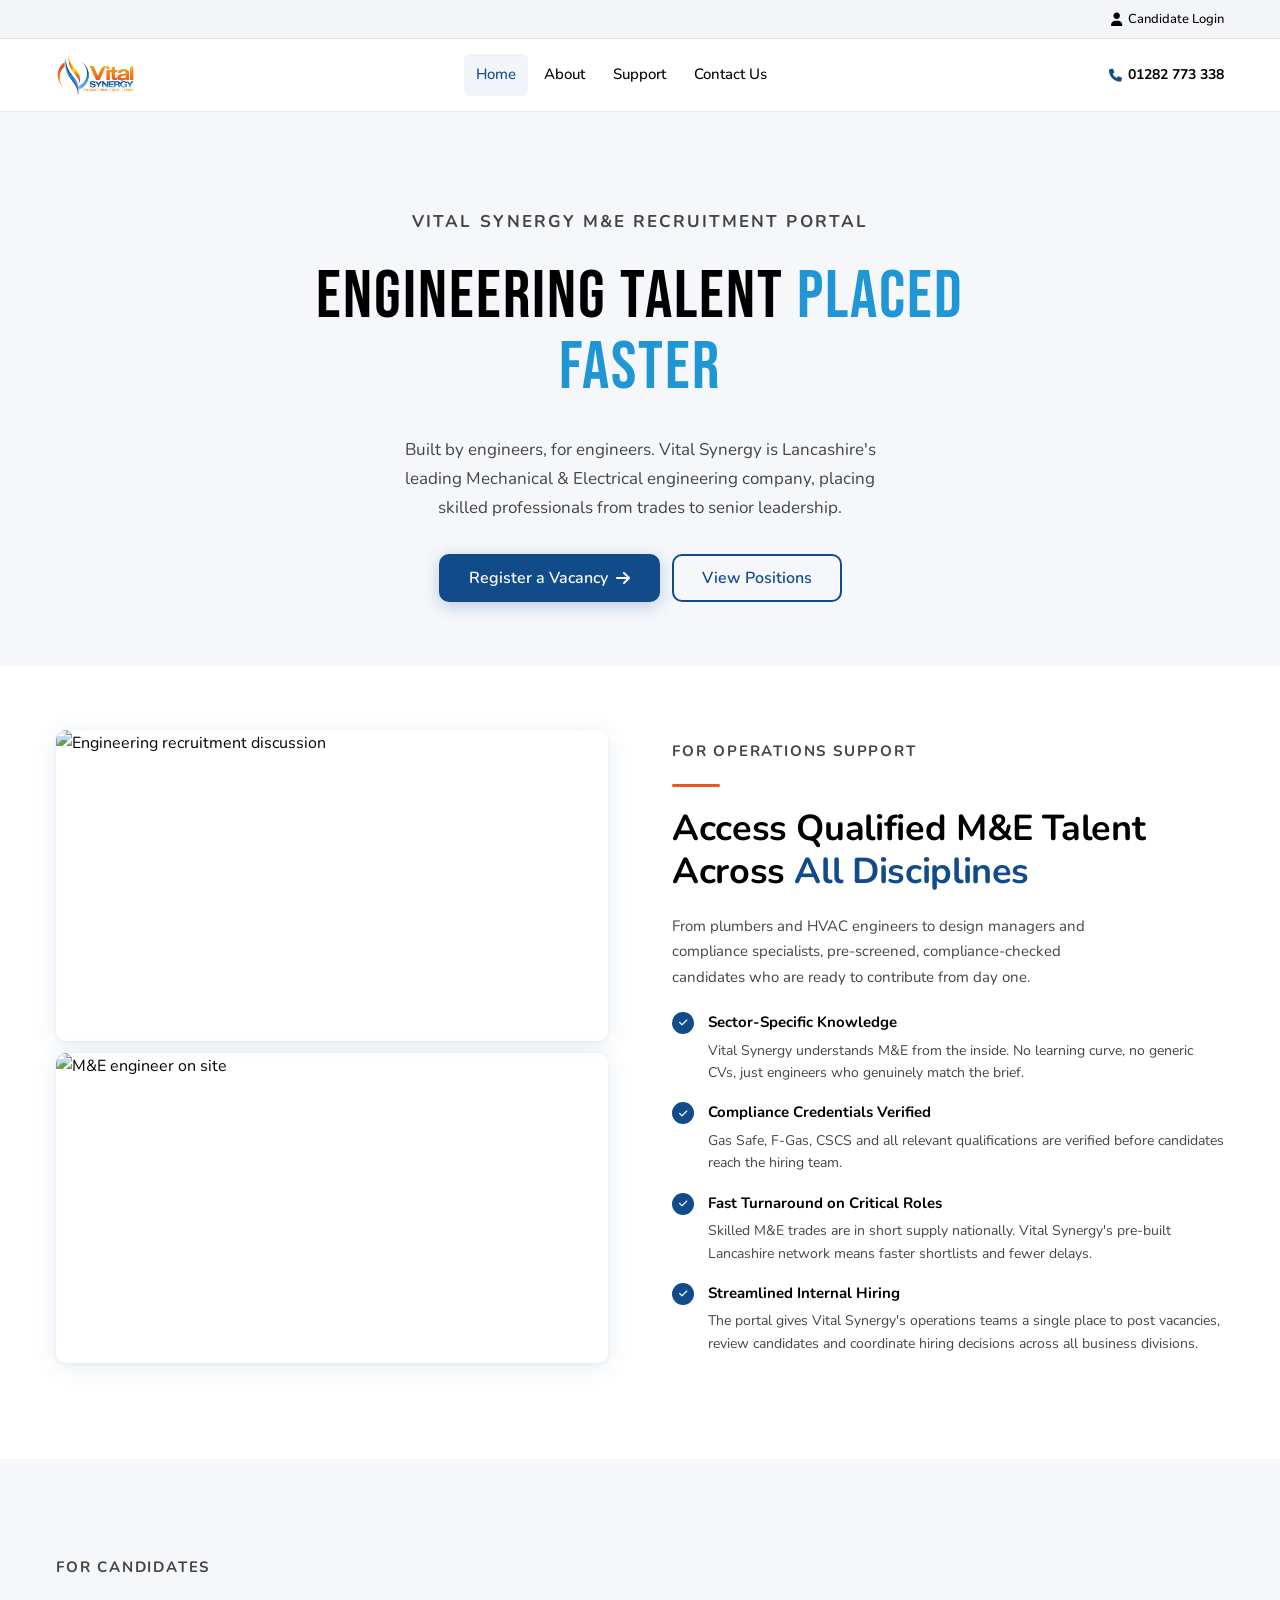
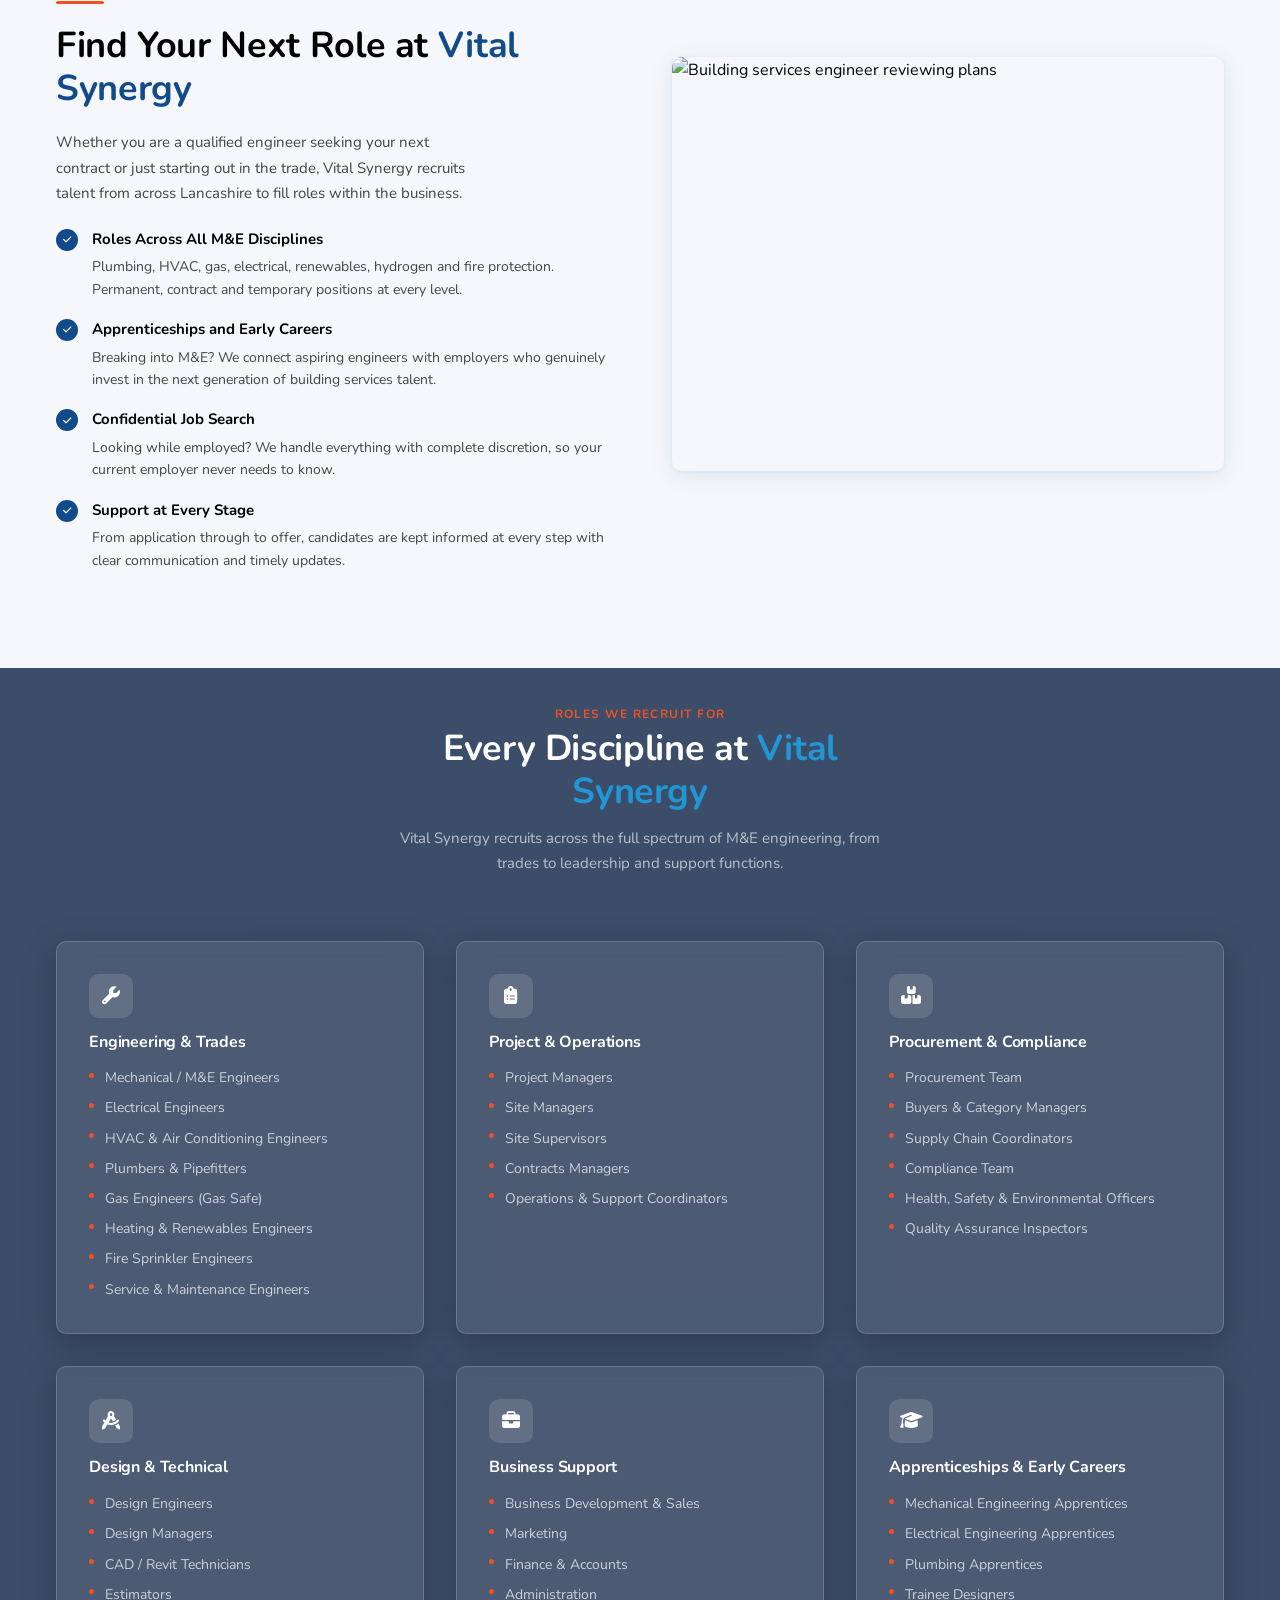
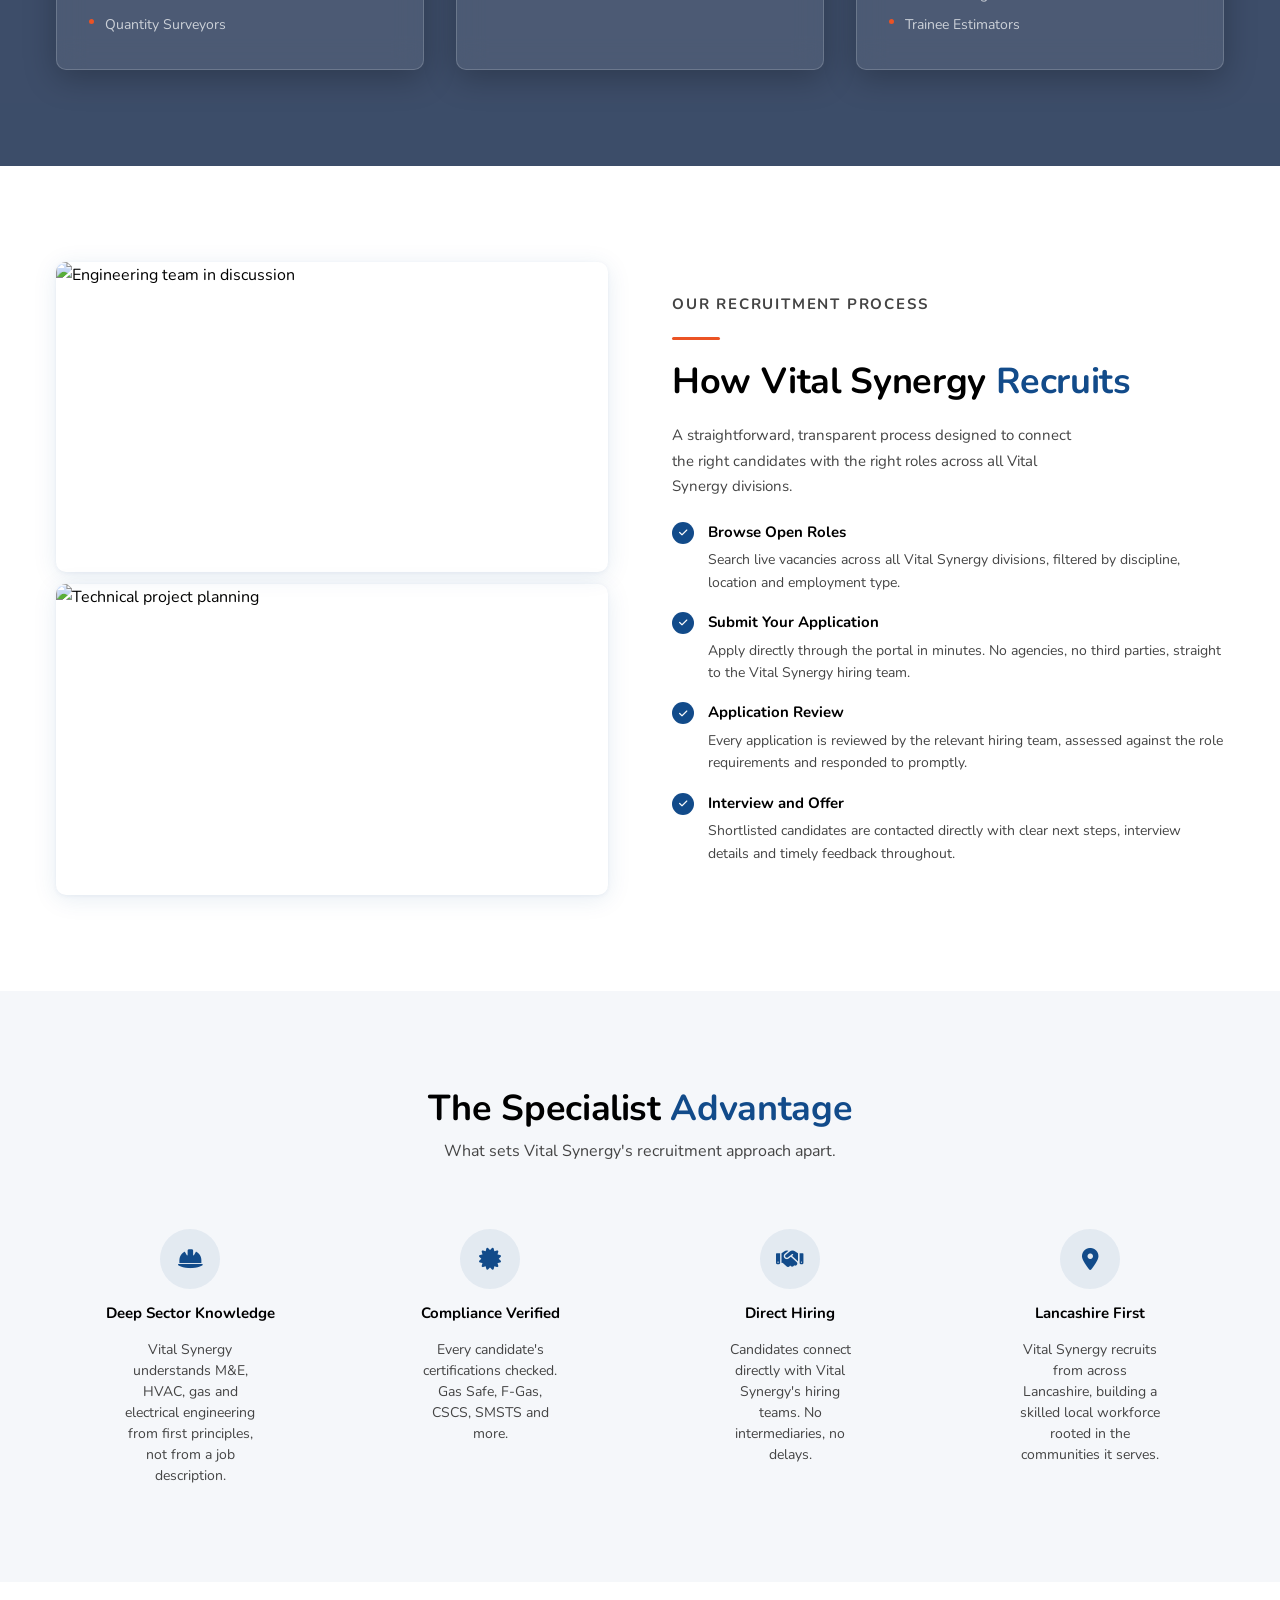
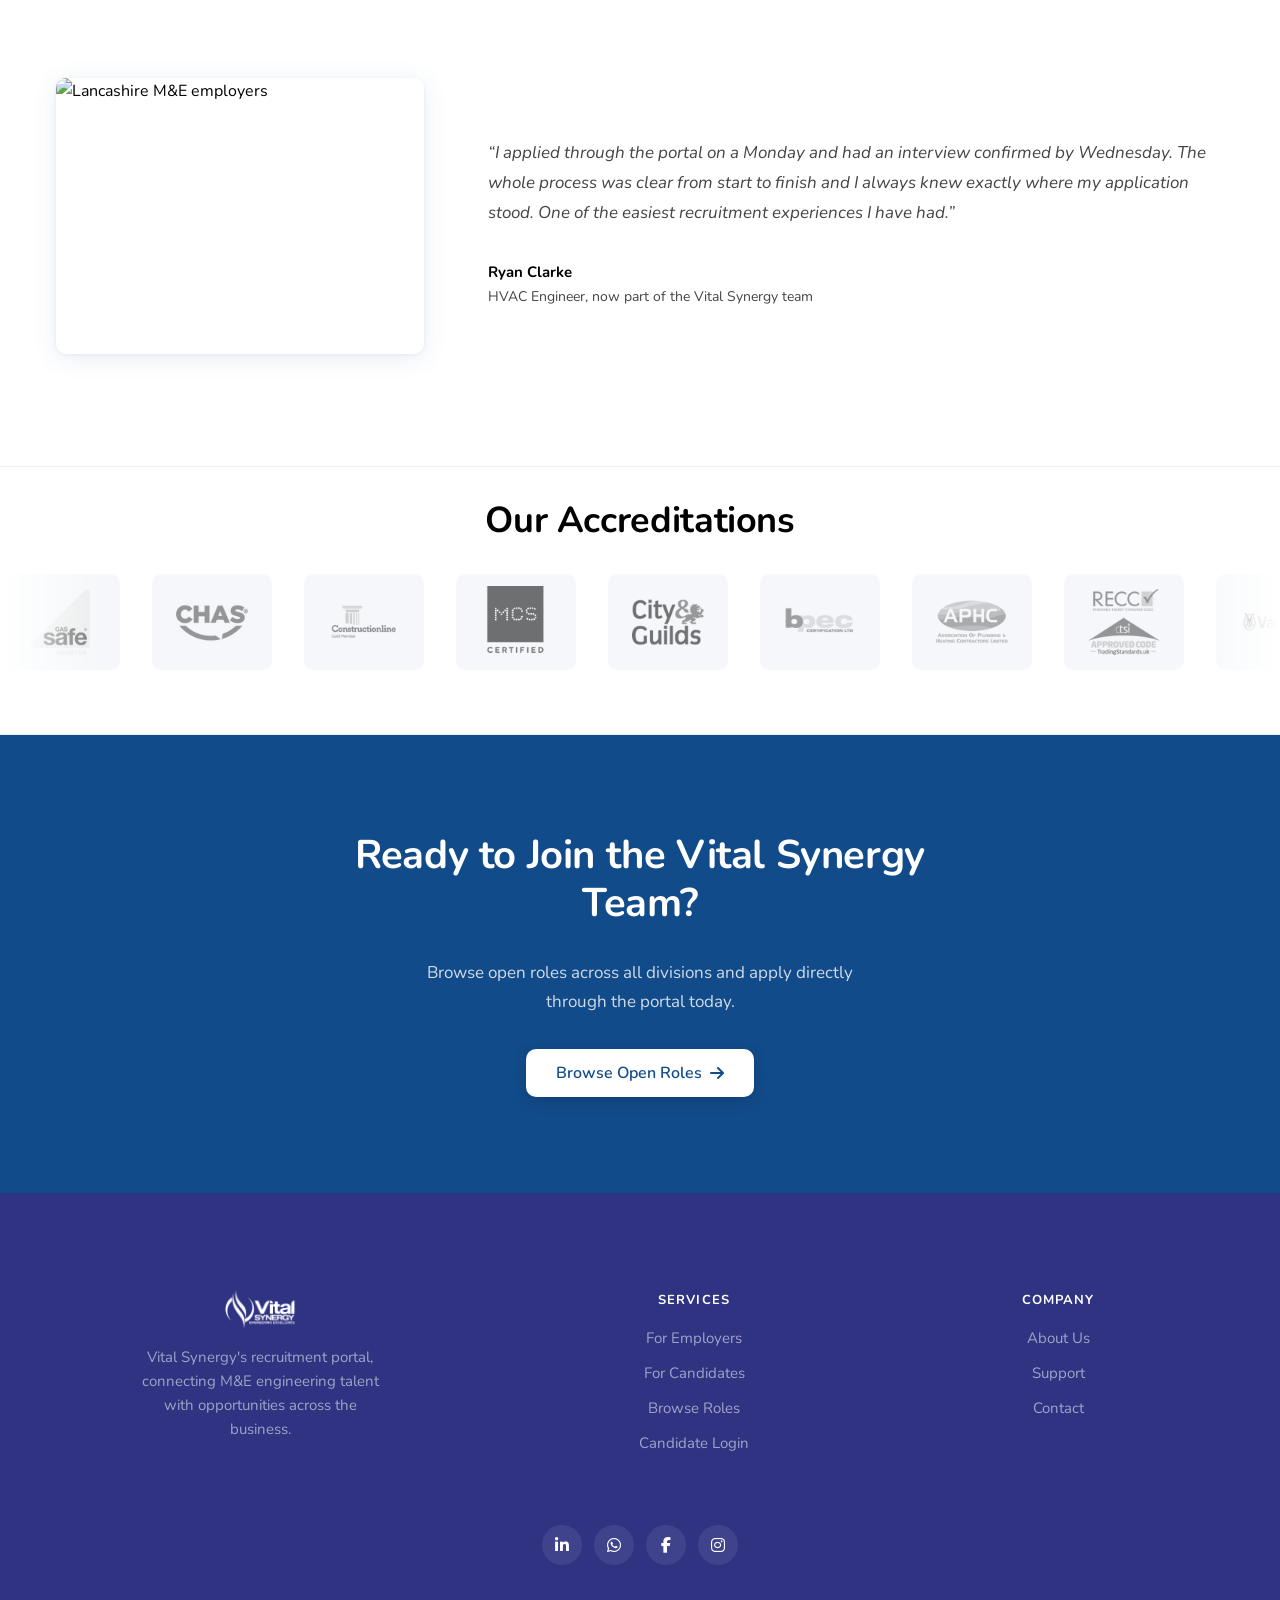
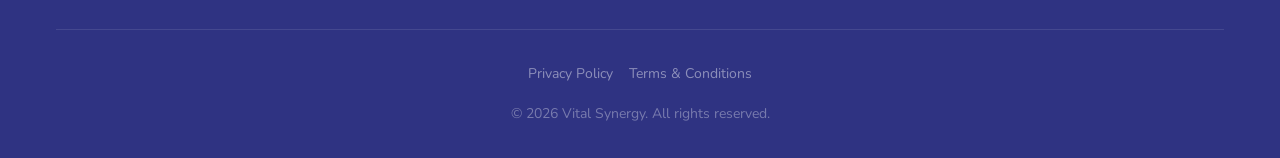
==== commit 2274a8b9: "View Positions btn" ====
--- a/index.html
+++ b/index.html
@@ -58,10 +58,15 @@
           <p class="kicker">Vital Synergy M&amp;E Recruitment Portal</p>
           <h1>Engineering Talent <span class="accent--hero">Placed Faster</span></h1>
           <p>Built by engineers, for engineers. Vital Synergy is Lancashire's leading Mechanical &amp; Electrical engineering company, placing skilled professionals from trades to senior leadership.</p>
-          <a href="/contact" class="btn btn--primary">
-            Register a Vacancy
-            <i class="fa-solid fa-arrow-right" aria-hidden="true"></i>
-          </a>
+          <div class="hero__actions">
+            <a href="/contact" class="btn btn--primary">
+              Register a Vacancy
+              <i class="fa-solid fa-arrow-right" aria-hidden="true"></i>
+            </a>
+            <a href="/jobs" class="btn btn--outline">
+              View Positions
+            </a>
+          </div>
         </div>
         <div class="hero__mockup">
           <img src="https://images.unsplash.com/photo-1504917595217-d4dc5ebe6122?w=1200&h=800&fit=crop&auto=format&q=80" alt="M&E engineer at work on a building services project" loading="eager">
--- a/css/style.css
+++ b/css/style.css
@@ -364,6 +364,13 @@
 
 .hero__text .kicker { margin-bottom: -0.5rem; }
 
+.hero__actions {
+  display: flex;
+  flex-wrap: wrap;
+  gap: 0.75rem;
+  justify-content: center;
+}
+
 .hero__text h1 { max-width: none; }
 
 .hero__text > p {
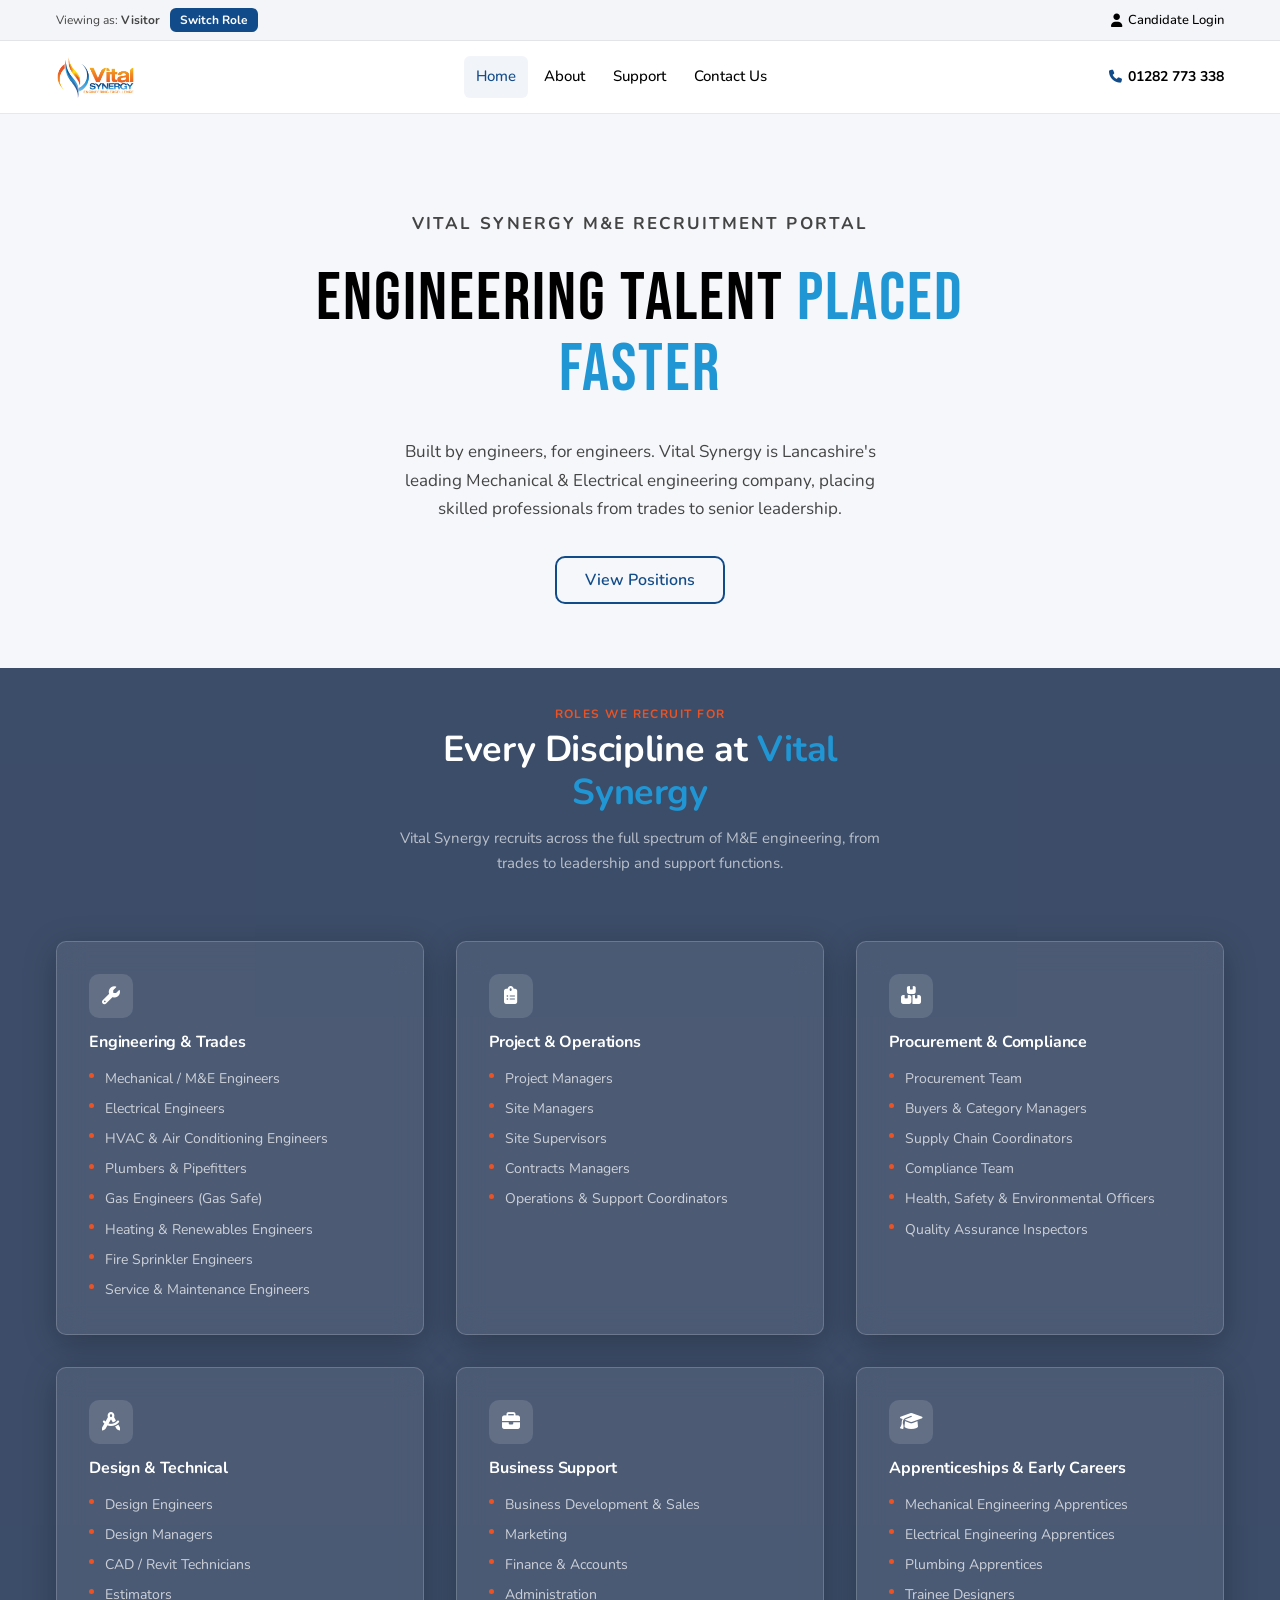
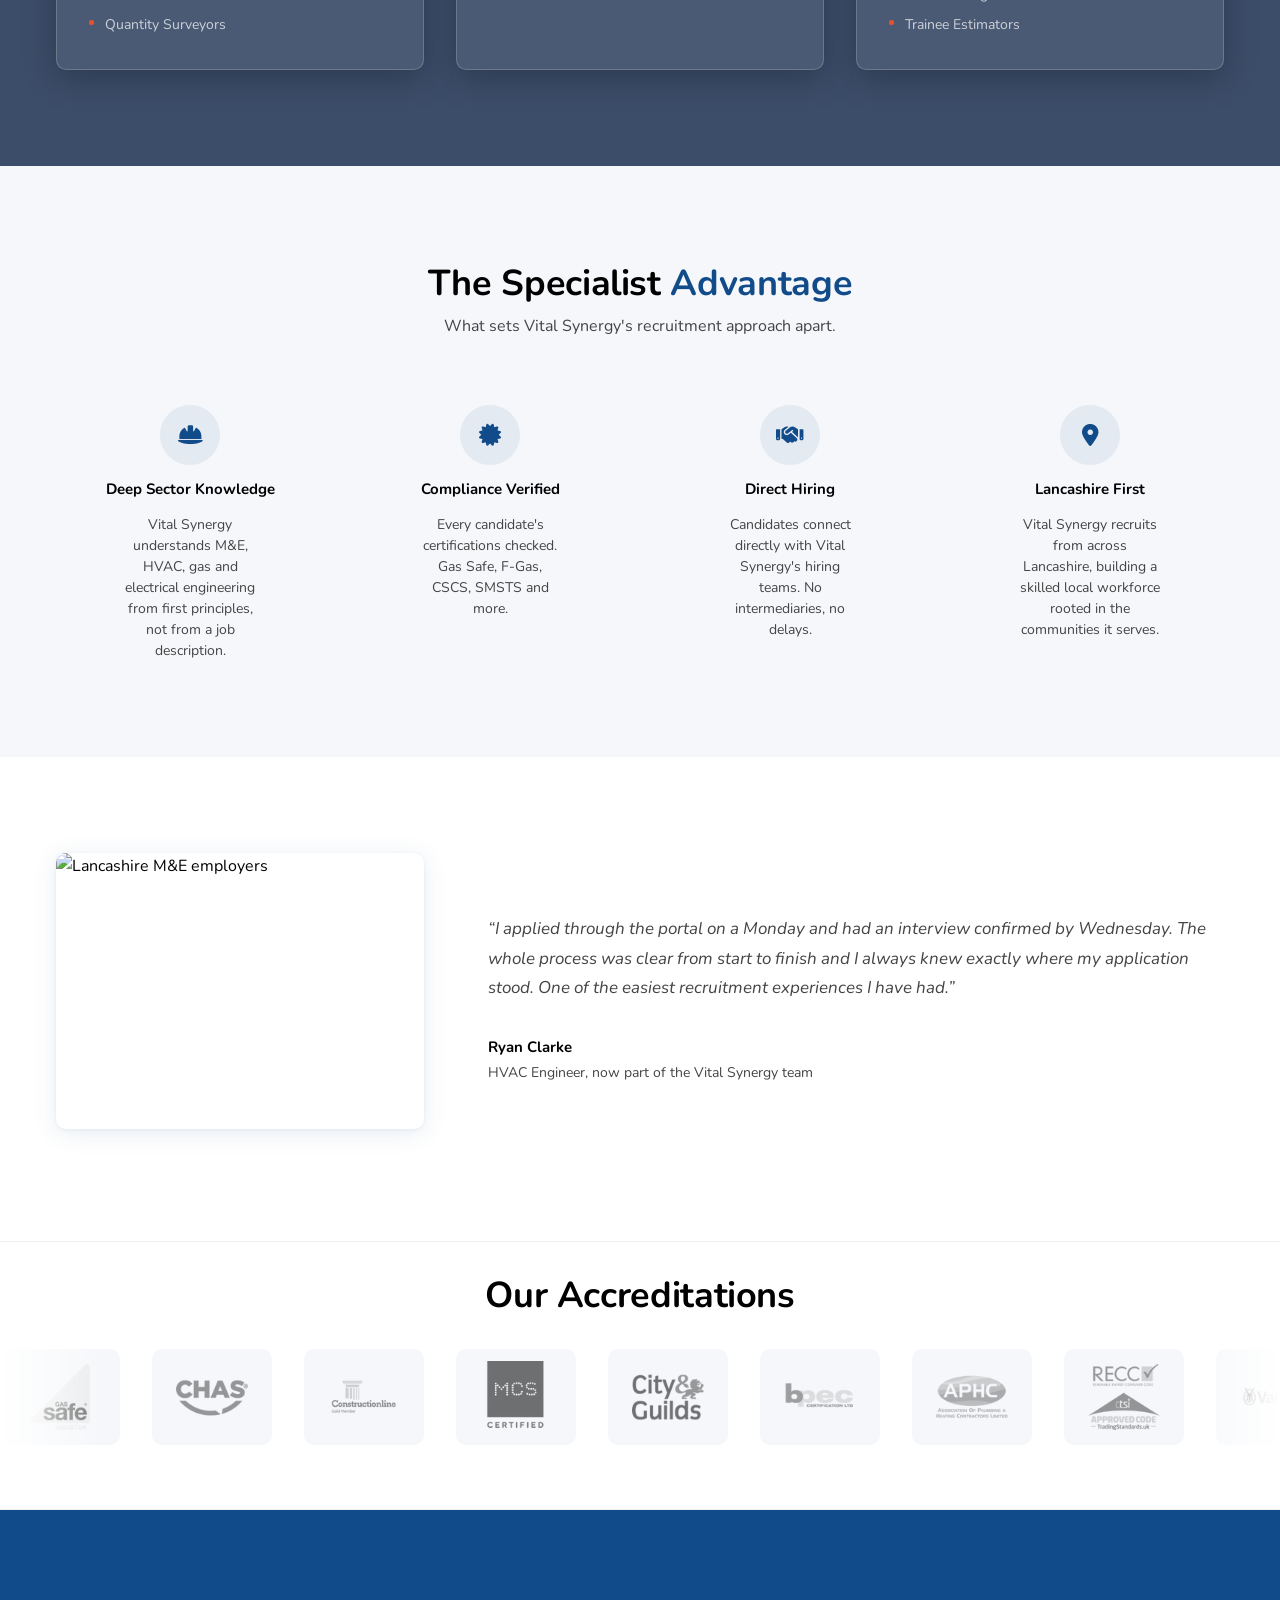
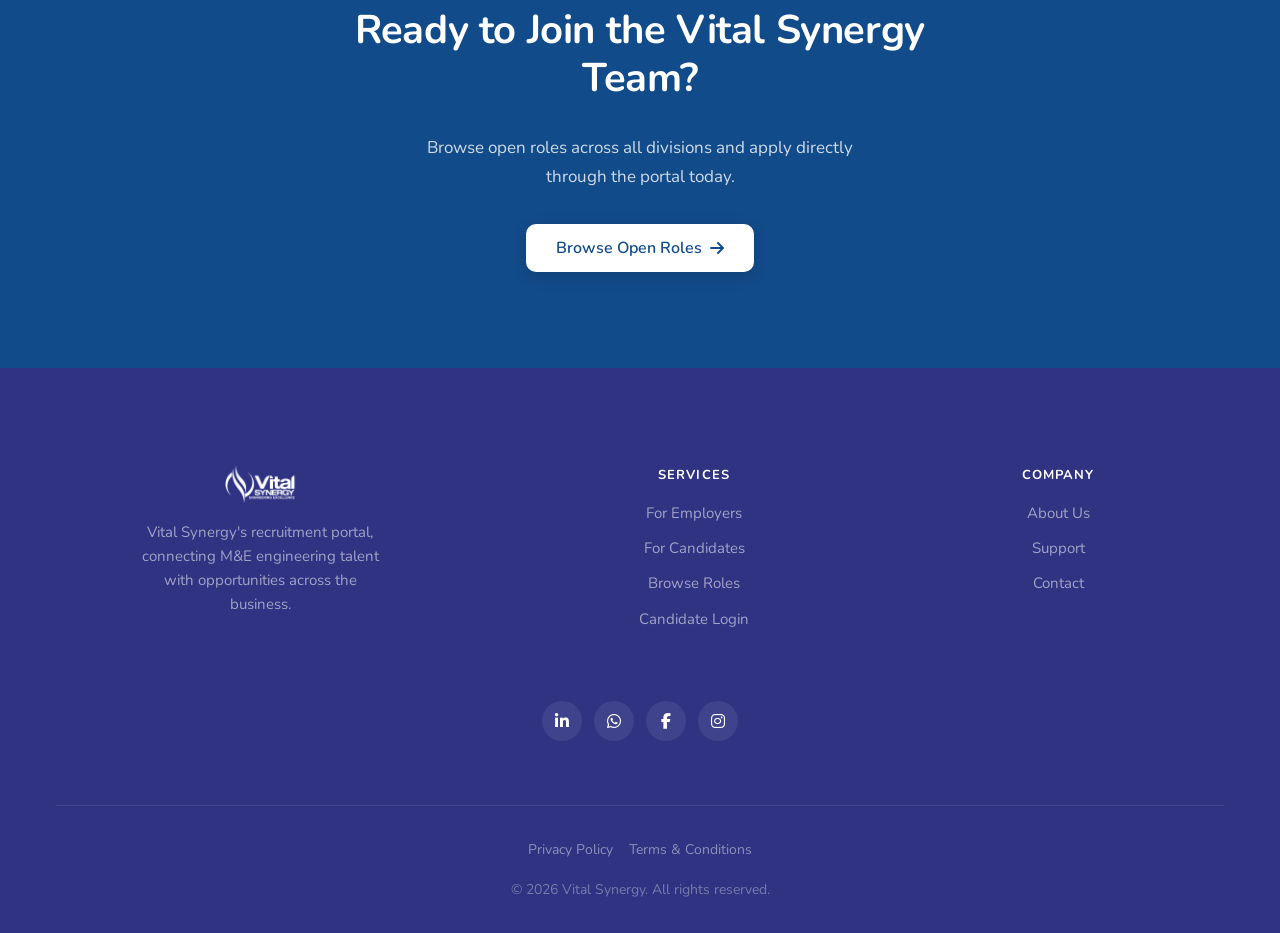
==== commit f125f112: "role switcher added for demo" ====
--- a/index.html
+++ b/index.html
@@ -11,10 +11,14 @@
   <link rel="stylesheet" href="https://cdnjs.cloudflare.com/ajax/libs/font-awesome/6.5.0/css/all.min.css">
   <link rel="stylesheet" href="css/style.css">
 </head>
-<body>
+<body data-role="visitor">
 
   <div class="top-bar">
     <div class="top-bar__inner container">
+      <div class="role-switcher" id="role-switcher" aria-label="Demo role switcher">
+        <span class="role-switcher__label">Viewing as: <strong id="role-label">Visitor</strong></span>
+        <button class="role-switcher__btn" id="role-btn">Switch Role</button>
+      </div>
       <a href="/employer-login" class="top-bar__link top-bar__link--hidden">
         <i class="fa-solid fa-building" aria-hidden="true"></i>
         Employer Login
@@ -59,7 +63,7 @@
           <h1>Engineering Talent <span class="accent--hero">Placed Faster</span></h1>
           <p>Built by engineers, for engineers. Vital Synergy is Lancashire's leading Mechanical &amp; Electrical engineering company, placing skilled professionals from trades to senior leadership.</p>
           <div class="hero__actions">
-            <a href="/contact" class="btn btn--primary">
+            <a href="/contact" class="btn btn--primary btn--register">
               Register a Vacancy
               <i class="fa-solid fa-arrow-right" aria-hidden="true"></i>
             </a>
@@ -75,7 +79,7 @@
     </section>
 
     <!-- Feature 1: For Employers -->
-    <section class="feature" id="employers">
+    <section class="feature role-employer" id="employers">
       <div class="feature__inner container">
         <div class="feature__image-stack">
           <div class="feature__image">
@@ -125,7 +129,7 @@
     </section>
 
     <!-- Feature 2: For Candidates -->
-    <section class="feature feature--alt" id="candidates">
+    <section class="feature feature--alt role-candidate" id="candidates">
       <div class="feature__inner container">
         <div class="feature__content">
           <p class="kicker">For Candidates</p>
@@ -271,7 +275,7 @@
     </section>
 
     <!-- Feature 3: Why Vital Synergy -->
-    <section class="feature" id="why-us">
+    <section class="feature role-candidate" id="why-us">
       <div class="feature__inner container">
         <div class="feature__image-stack">
           <div class="feature__image">
--- a/css/style.css
+++ b/css/style.css
@@ -1448,6 +1448,41 @@
   background: var(--cl-accent);
 }
 
+/* Role-based visibility (demo switcher) */
+.role-employer { display: none; }
+.role-candidate { display: none; }
+
+[data-role="employer"] .role-employer { display: block; }
+[data-role="employer"] .role-candidate { display: block; }
+[data-role="candidate"] .role-candidate { display: block; }
+[data-role="candidate"] .btn--register { display: none; }
+[data-role="visitor"] .btn--register { display: none; }
+
+.role-switcher {
+  display: flex;
+  align-items: center;
+  gap: 0.6rem;
+  font-size: 0.75rem;
+  color: var(--cl-text);
+  margin-right: auto;
+}
+
+.role-switcher__label { color: var(--cl-muted); }
+
+.role-switcher__btn {
+  background: var(--cl-primary);
+  color: var(--cl-white);
+  border: none;
+  border-radius: 6px;
+  padding: 0.25rem 0.65rem;
+  font-size: 0.75rem;
+  font-weight: 700;
+  cursor: pointer;
+  transition: opacity 0.15s ease;
+}
+
+.role-switcher__btn:hover { opacity: 0.8; }
+
 /* Back to top */
 
 .back-to-top {
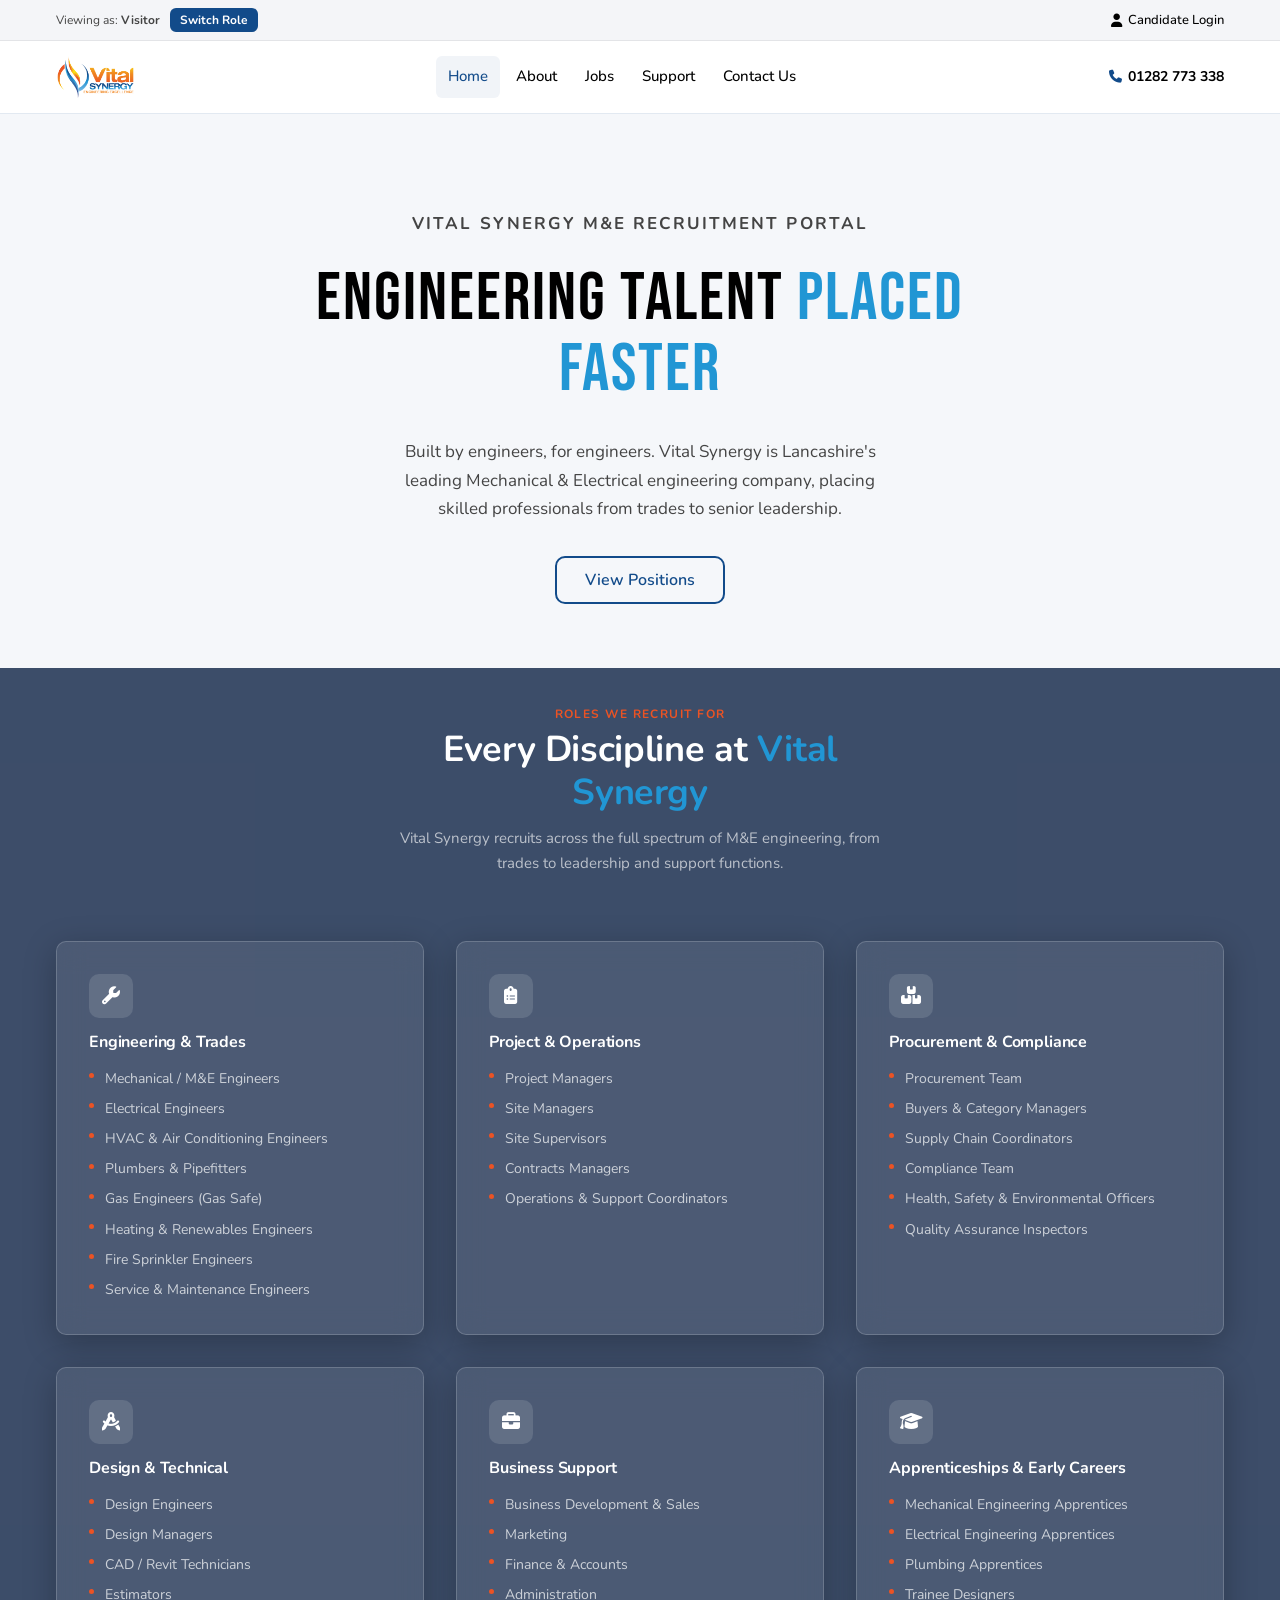
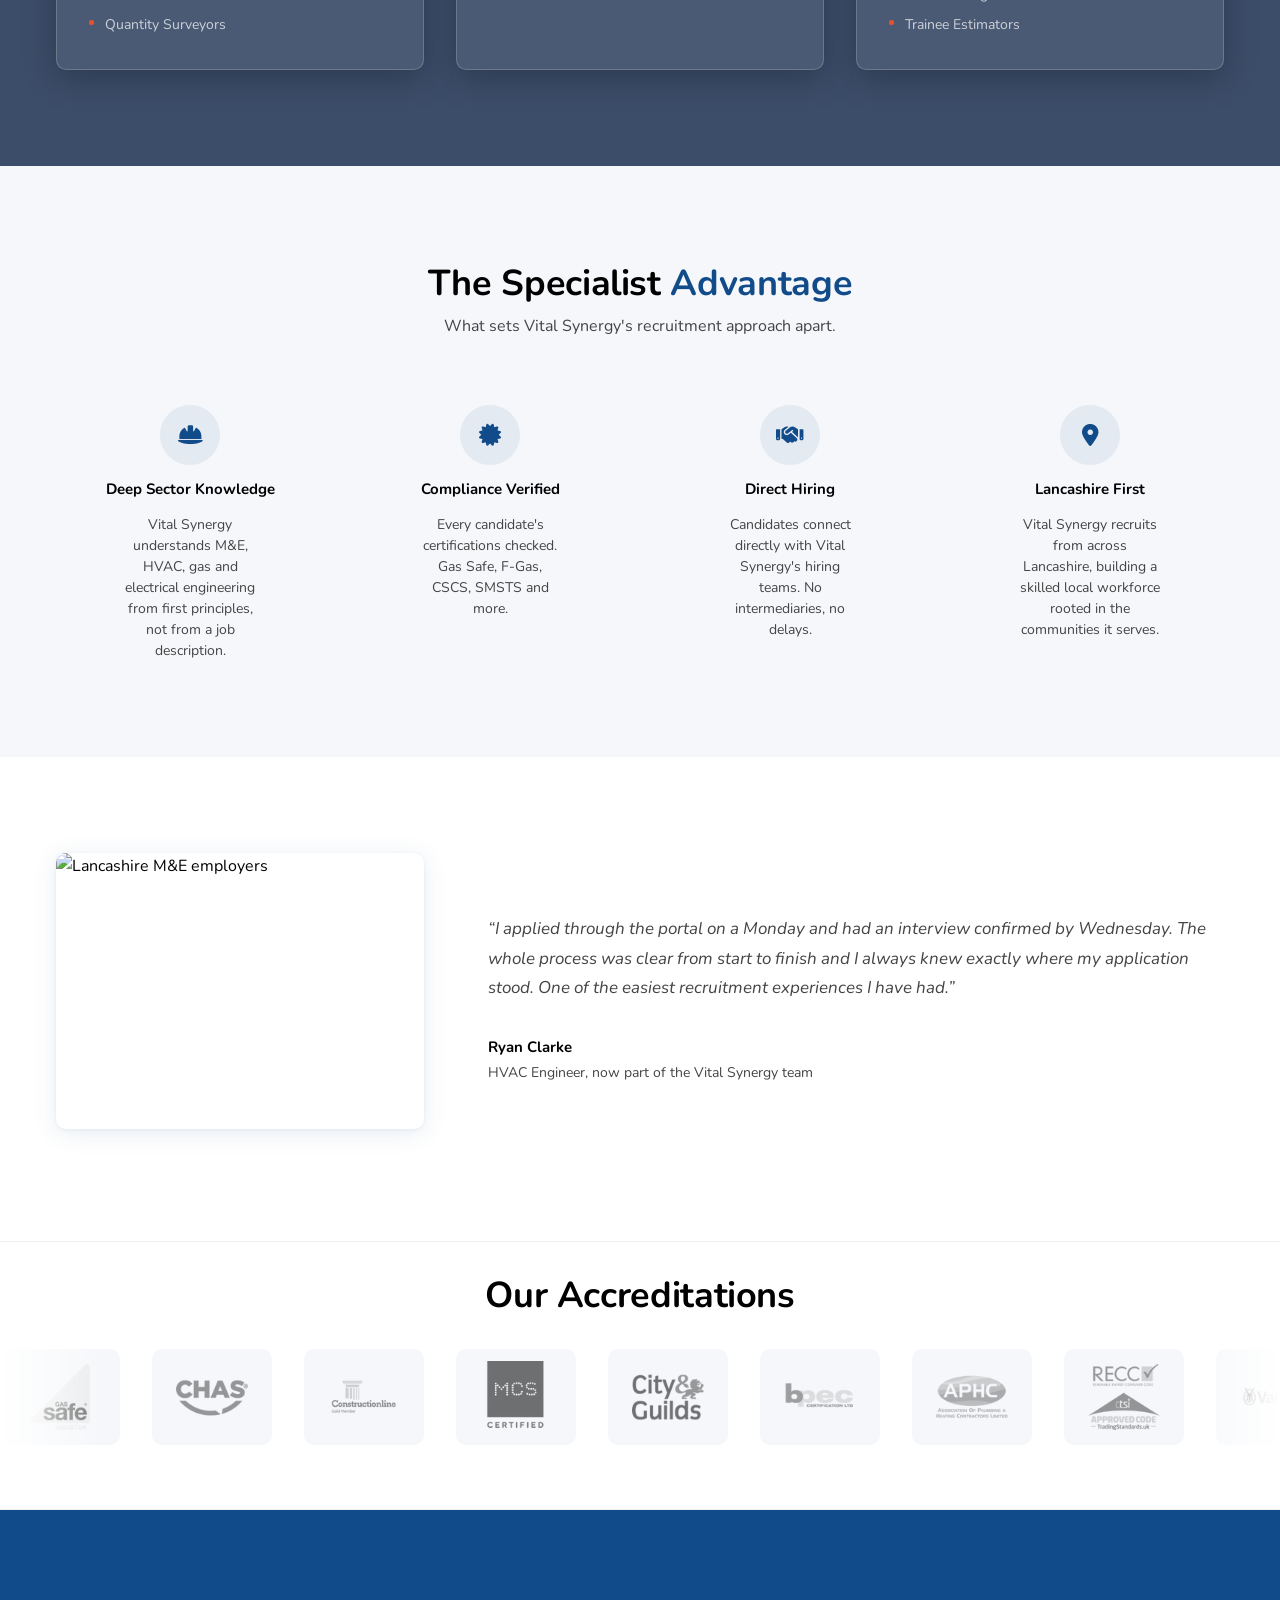
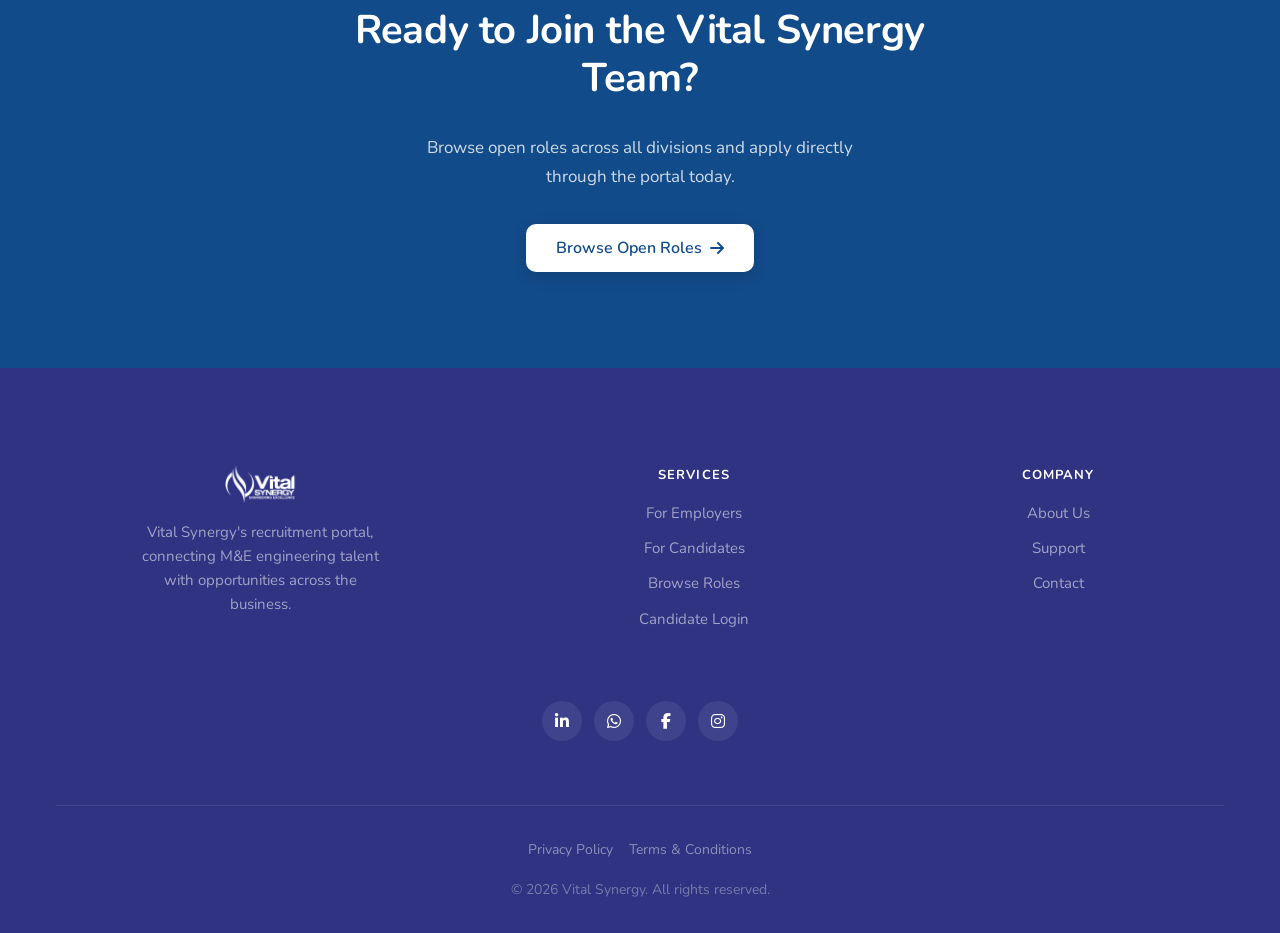
==== commit 4ab6b847: "jobs" ====
--- a/index.html
+++ b/index.html
@@ -38,6 +38,7 @@
       <ul class="nav__links" id="nav-links">
         <li><a href="/" class="active"><i class="fa-solid fa-house nav__icon" aria-hidden="true"></i>Home</a></li>
         <li><a href="/about.html"><i class="fa-solid fa-circle-info nav__icon" aria-hidden="true"></i>About</a></li>
+        <li><a href="/jobs.html"><i class="fa-solid fa-briefcase nav__icon" aria-hidden="true"></i>Jobs</a></li>
         <li><a href="/support"><i class="fa-solid fa-headset nav__icon" aria-hidden="true"></i>Support</a></li>
         <li><a href="/contact"><i class="fa-solid fa-envelope nav__icon" aria-hidden="true"></i>Contact Us</a></li>
       </ul>
@@ -67,7 +68,7 @@
               Register a Vacancy
               <i class="fa-solid fa-arrow-right" aria-hidden="true"></i>
             </a>
-            <a href="/jobs" class="btn btn--outline">
+            <a href="/jobs.html" class="btn btn--outline">
               View Positions
             </a>
           </div>
@@ -419,7 +420,7 @@
       <div class="cta-banner__inner container">
         <h2>Ready to Join the Vital Synergy Team?</h2>
         <p>Browse open roles across all divisions and apply directly through the portal today.</p>
-        <a href="/jobs" class="btn btn--inverted">
+        <a href="/jobs.html" class="btn btn--inverted">
           Browse Open Roles
           <i class="fa-solid fa-arrow-right" aria-hidden="true"></i>
         </a>
@@ -442,7 +443,7 @@
           <ul>
             <li><a href="/employers">For Employers</a></li>
             <li><a href="/candidates">For Candidates</a></li>
-            <li><a href="/jobs">Browse Roles</a></li>
+            <li><a href="/jobs.html">Browse Roles</a></li>
             <li><a href="/candidate-login">Candidate Login</a></li>
           </ul>
         </div>
--- a/css/style.css
+++ b/css/style.css
@@ -27,6 +27,8 @@
   padding: 0;
 }
 
+[hidden] { display: none !important; }
+
 html { scroll-behavior: smooth; }
 
 body {
@@ -1041,8 +1043,16 @@
   display: flex;
   gap: var(--space-lg);
   flex-wrap: wrap;
+  justify-content: center;
   padding-top: var(--space-sm);
   border-top: 1px solid rgba(18, 75, 138, 0.10);
+}
+
+.story-stat {
+  display: flex;
+  flex-direction: column;
+  align-items: center;
+  text-align: center;
 }
 
 .story-stat__num {
@@ -1148,15 +1158,23 @@
 
 .vmp {
   background: var(--cl-white);
-  padding: var(--space-xl) 0;
+  padding: var(--space-md) 0;
   border-top: 1px solid rgba(18, 75, 138, 0.08);
   border-bottom: 1px solid rgba(18, 75, 138, 0.08);
+}
+
+@media (min-width: 768px) {
+  .vmp { padding: var(--space-xl) 0; }
 }
 
 .vmp__inner {
   display: grid;
   grid-template-columns: repeat(auto-fit, minmax(220px, 1fr));
-  gap: var(--space-md);
+  gap: var(--space-sm);
+}
+
+@media (min-width: 768px) {
+  .vmp__inner { gap: var(--space-md); }
 }
 
 .vmp-card {
@@ -1164,7 +1182,11 @@
   flex-direction: row;
   align-items: flex-start;
   gap: 1rem;
-  padding: var(--space-md) var(--space-sm);
+  padding: var(--space-sm);
+}
+
+@media (min-width: 768px) {
+  .vmp-card { padding: var(--space-md) var(--space-sm); }
 }
 
 .vmp-card__icon {
@@ -1544,3 +1566,478 @@
   transition: stroke-dashoffset 0.1s linear;
 }
 
+/* ===========================
+   JOBS PAGE COMPONENTS
+   =========================== */
+
+/* Page Hero — compact interior page header */
+
+.page-hero {
+  background: var(--cl-primary);
+  position: relative;
+  padding: clamp(2.5rem, 6vw, 4rem) 0;
+  overflow: hidden;
+}
+
+.page-hero::before {
+  content: '';
+  position: absolute;
+  inset: 0;
+  background-image: url('https://images.unsplash.com/photo-1504917595217-d4dc5ebe6122?w=1920&h=600&fit=crop&auto=format&q=60');
+  background-size: cover;
+  background-position: center 40%;
+  opacity: 0.18;
+  z-index: 0;
+}
+
+.page-hero__inner {
+  position: relative;
+  z-index: 1;
+  display: flex;
+  flex-direction: column;
+  gap: 1rem;
+  max-width: 680px;
+}
+
+.page-hero h1 {
+  color: var(--cl-white);
+  font-size: clamp(2rem, 5vw, 3.5rem);
+}
+
+.page-hero > .page-hero__inner > p {
+  color: rgba(255, 255, 255, 0.75);
+  font-size: 1.0625rem;
+  line-height: 1.65;
+  max-width: 52ch;
+}
+
+/* Breadcrumb */
+
+.breadcrumb {
+  display: flex;
+  align-items: center;
+  gap: 0.5rem;
+  font-size: 0.8125rem;
+  color: rgba(255, 255, 255, 0.55);
+  margin-bottom: 0.25rem;
+}
+
+.breadcrumb a {
+  color: rgba(255, 255, 255, 0.65);
+  transition: color 0.18s ease;
+}
+
+.breadcrumb a:hover { color: var(--cl-white); }
+
+.breadcrumb i {
+  font-size: 0.625rem;
+  color: rgba(255, 255, 255, 0.35);
+}
+
+.breadcrumb span[aria-current="page"] {
+  color: rgba(255, 255, 255, 0.85);
+}
+
+/* Jobs section layout */
+
+.jobs-section {
+  padding: var(--space-xl) 0;
+  background: var(--cl-light-bg);
+}
+
+.jobs-layout {
+  display: grid;
+  grid-template-columns: 1fr;
+  gap: var(--space-lg);
+  align-items: start;
+}
+
+@media (min-width: 900px) {
+  .jobs-layout {
+    grid-template-columns: 240px 1fr;
+  }
+}
+
+/* Filter sidebar */
+
+.jobs-sidebar {
+  background: var(--cl-white);
+  border-radius: var(--radius);
+  padding: 1.5rem;
+  box-shadow: var(--shadow-card);
+  border: 1px solid rgba(18, 75, 138, 0.07);
+  display: flex;
+  flex-direction: column;
+  gap: 1.5rem;
+}
+
+.jobs-sidebar__title {
+  font-size: 0.875rem;
+  font-weight: 700;
+  color: var(--cl-muted);
+  text-transform: uppercase;
+  letter-spacing: 0.1em;
+  padding-bottom: 0.75rem;
+  border-bottom: 1px solid rgba(18, 75, 138, 0.08);
+  margin-bottom: -0.5rem;
+}
+
+.filter-group {
+  display: flex;
+  flex-direction: column;
+  gap: 0.5rem;
+}
+
+.filter-group__title {
+  font-size: 0.8125rem;
+  font-weight: 700;
+  color: var(--cl-text);
+  text-transform: uppercase;
+  letter-spacing: 0.08em;
+  margin-bottom: 0.125rem;
+}
+
+.filter-list {
+  display: flex;
+  flex-direction: column;
+  gap: 0.25rem;
+}
+
+.filter-btn {
+  display: block;
+  width: 100%;
+  text-align: left;
+  padding: 0.5rem 0.75rem;
+  font-family: var(--font-body);
+  font-size: 0.875rem;
+  font-weight: 500;
+  color: var(--cl-muted);
+  background: transparent;
+  border: none;
+  border-radius: 6px;
+  cursor: pointer;
+  transition: color 0.18s ease, background 0.18s ease;
+}
+
+.filter-btn:hover {
+  color: var(--cl-primary);
+  background: rgba(18, 75, 138, 0.06);
+}
+
+.filter-btn.active {
+  color: var(--cl-primary);
+  background: rgba(18, 75, 138, 0.08);
+  font-weight: 700;
+}
+
+.filter-btn:focus-visible {
+  outline: 2px solid var(--cl-primary);
+  outline-offset: -2px;
+}
+
+.filter-reset {
+  display: flex;
+  align-items: center;
+  gap: 0.5rem;
+  font-family: var(--font-body);
+  font-size: 0.8125rem;
+  font-weight: 600;
+  color: var(--cl-accent);
+  background: none;
+  border: none;
+  cursor: pointer;
+  padding: 0.375rem 0;
+  transition: opacity 0.18s ease;
+}
+
+.filter-reset:hover { opacity: 0.75; }
+.filter-reset:focus-visible { outline: 2px solid var(--cl-accent); outline-offset: 3px; border-radius: 2px; }
+
+/* Jobs main column */
+
+.jobs-main {
+  display: flex;
+  flex-direction: column;
+  gap: var(--space-md);
+}
+
+.jobs-count-bar {
+  display: flex;
+  align-items: center;
+  justify-content: space-between;
+  flex-wrap: wrap;
+  gap: 0.5rem;
+}
+
+.jobs-count {
+  font-weight: 700;
+  font-size: 1rem;
+  color: var(--cl-text);
+}
+
+.jobs-count span {
+  color: var(--cl-primary);
+}
+
+.jobs-updated {
+  font-size: 0.8125rem;
+  color: var(--cl-muted);
+}
+
+/* Job list */
+
+.job-list {
+  display: flex;
+  flex-direction: column;
+  gap: 1rem;
+}
+
+/* Job card */
+
+.job-card {
+  background: var(--cl-white);
+  border-radius: var(--radius);
+  box-shadow: var(--shadow-card);
+  border: 1px solid rgba(18, 75, 138, 0.07);
+  display: grid;
+  grid-template-columns: 1fr;
+  transition: box-shadow 0.2s ease, transform 0.2s ease, border-color 0.2s ease;
+  overflow: hidden;
+}
+
+@media (min-width: 600px) {
+  .job-card {
+    grid-template-columns: 1fr auto;
+  }
+}
+
+.job-card:hover {
+  box-shadow: 0 8px 32px rgba(18, 75, 138, 0.14);
+  transform: translateY(-2px);
+  border-color: rgba(18, 75, 138, 0.18);
+}
+
+.job-card[hidden] {
+  display: none;
+}
+
+.job-card__main {
+  padding: 1.5rem;
+  display: flex;
+  flex-direction: column;
+  gap: 0.75rem;
+}
+
+.job-card__header {
+  display: flex;
+  flex-direction: column;
+  gap: 0.25rem;
+}
+
+.job-card__title {
+  font-size: 1.125rem;
+  font-weight: 700;
+  color: var(--cl-text);
+  line-height: 1.3;
+}
+
+.job-card__company {
+  font-size: 0.8125rem;
+  font-weight: 700;
+  color: var(--cl-accent);
+  text-transform: uppercase;
+  letter-spacing: 0.08em;
+}
+
+.job-card__company--alt {
+  color: #c0392b;
+}
+
+.job-card__meta {
+  display: flex;
+  flex-wrap: wrap;
+  gap: 0.5rem;
+  list-style: none;
+  padding: 0;
+  margin: 0;
+}
+
+.job-tag {
+  display: inline-flex;
+  align-items: center;
+  gap: 0.35rem;
+  font-size: 0.8125rem;
+  font-weight: 500;
+  padding: 0.3rem 0.625rem;
+  border-radius: 20px;
+  line-height: 1;
+}
+
+.job-tag i { font-size: 0.75rem; }
+
+.job-tag--location {
+  background: rgba(18, 75, 138, 0.07);
+  color: var(--cl-primary);
+}
+
+.job-tag--type {
+  background: rgba(33, 150, 212, 0.10);
+  color: var(--cl-secondary);
+}
+
+.job-tag--date {
+  background: rgba(235, 83, 36, 0.08);
+  color: var(--cl-accent);
+}
+
+.job-card__desc {
+  font-size: 0.9375rem;
+  color: var(--cl-muted);
+  line-height: 1.65;
+  display: -webkit-box;
+  -webkit-line-clamp: 3;
+  -webkit-box-orient: vertical;
+  overflow: hidden;
+}
+
+.job-card__footer {
+  margin-top: 0.25rem;
+}
+
+/* Small button variant */
+
+.btn--sm {
+  padding: 0.625rem 1.25rem;
+  font-size: 0.875rem;
+}
+
+/* Job card side panel */
+
+.job-card__side {
+  padding: 1.25rem 1.25rem 1.25rem 0;
+  display: flex;
+  flex-direction: column;
+  align-items: flex-end;
+  justify-content: space-between;
+  gap: 0.75rem;
+  min-width: 120px;
+}
+
+@media (max-width: 599px) {
+  .job-card__side {
+    flex-direction: row;
+    align-items: center;
+    padding: 0 1.5rem 1.25rem;
+  }
+}
+
+.job-badge {
+  display: inline-block;
+  padding: 0.25rem 0.625rem;
+  border-radius: 20px;
+  font-size: 0.6875rem;
+  font-weight: 700;
+  letter-spacing: 0.06em;
+  text-transform: uppercase;
+}
+
+.job-badge--new {
+  background: rgba(47, 51, 130, 0.10);
+  color: var(--cl-indigo);
+}
+
+.job-employer-label {
+  font-size: 0.75rem;
+  font-weight: 700;
+  color: var(--cl-primary);
+  text-align: right;
+  line-height: 1.3;
+  max-width: 10ch;
+  white-space: nowrap;
+  overflow: hidden;
+  text-overflow: ellipsis;
+}
+
+.job-employer-label--alt {
+  color: #c0392b;
+}
+
+/* No results state */
+
+.jobs-empty {
+  background: var(--cl-white);
+  border-radius: var(--radius);
+  padding: 3rem 2rem;
+  text-align: center;
+  box-shadow: var(--shadow-card);
+  border: 1px solid rgba(18, 75, 138, 0.07);
+  display: flex;
+  flex-direction: column;
+  align-items: center;
+  gap: 1rem;
+}
+
+.jobs-empty__icon {
+  width: 56px;
+  height: 56px;
+  border-radius: 50%;
+  background: rgba(18, 75, 138, 0.07);
+  display: flex;
+  align-items: center;
+  justify-content: center;
+  font-size: 1.375rem;
+  color: var(--cl-primary);
+}
+
+.jobs-empty h3 {
+  font-size: 1.125rem;
+  color: var(--cl-text);
+}
+
+.jobs-empty p {
+  font-size: 0.9375rem;
+  color: var(--cl-muted);
+  max-width: 40ch;
+}
+
+.jobs-empty a { color: var(--cl-primary); text-decoration: underline; }
+
+/* Register Interest section */
+
+.register-interest {
+  background: var(--cl-white);
+  padding: var(--space-xl) 0;
+  border-top: 1px solid rgba(18, 75, 138, 0.08);
+}
+
+.register-interest__inner {
+  display: grid;
+  grid-template-columns: 1fr;
+  gap: var(--space-lg);
+  align-items: center;
+}
+
+@media (min-width: 768px) {
+  .register-interest__inner {
+    grid-template-columns: 1fr 1fr;
+  }
+}
+
+.register-interest__content {
+  display: flex;
+  flex-direction: column;
+  gap: 1rem;
+}
+
+.register-interest__content h2 { max-width: 24ch; }
+
+.register-interest__content > p {
+  font-size: 0.9375rem;
+  color: var(--cl-muted);
+  line-height: 1.7;
+}
+
+.register-interest__list .check-item__desc {
+  font-size: 0.875rem;
+}
+
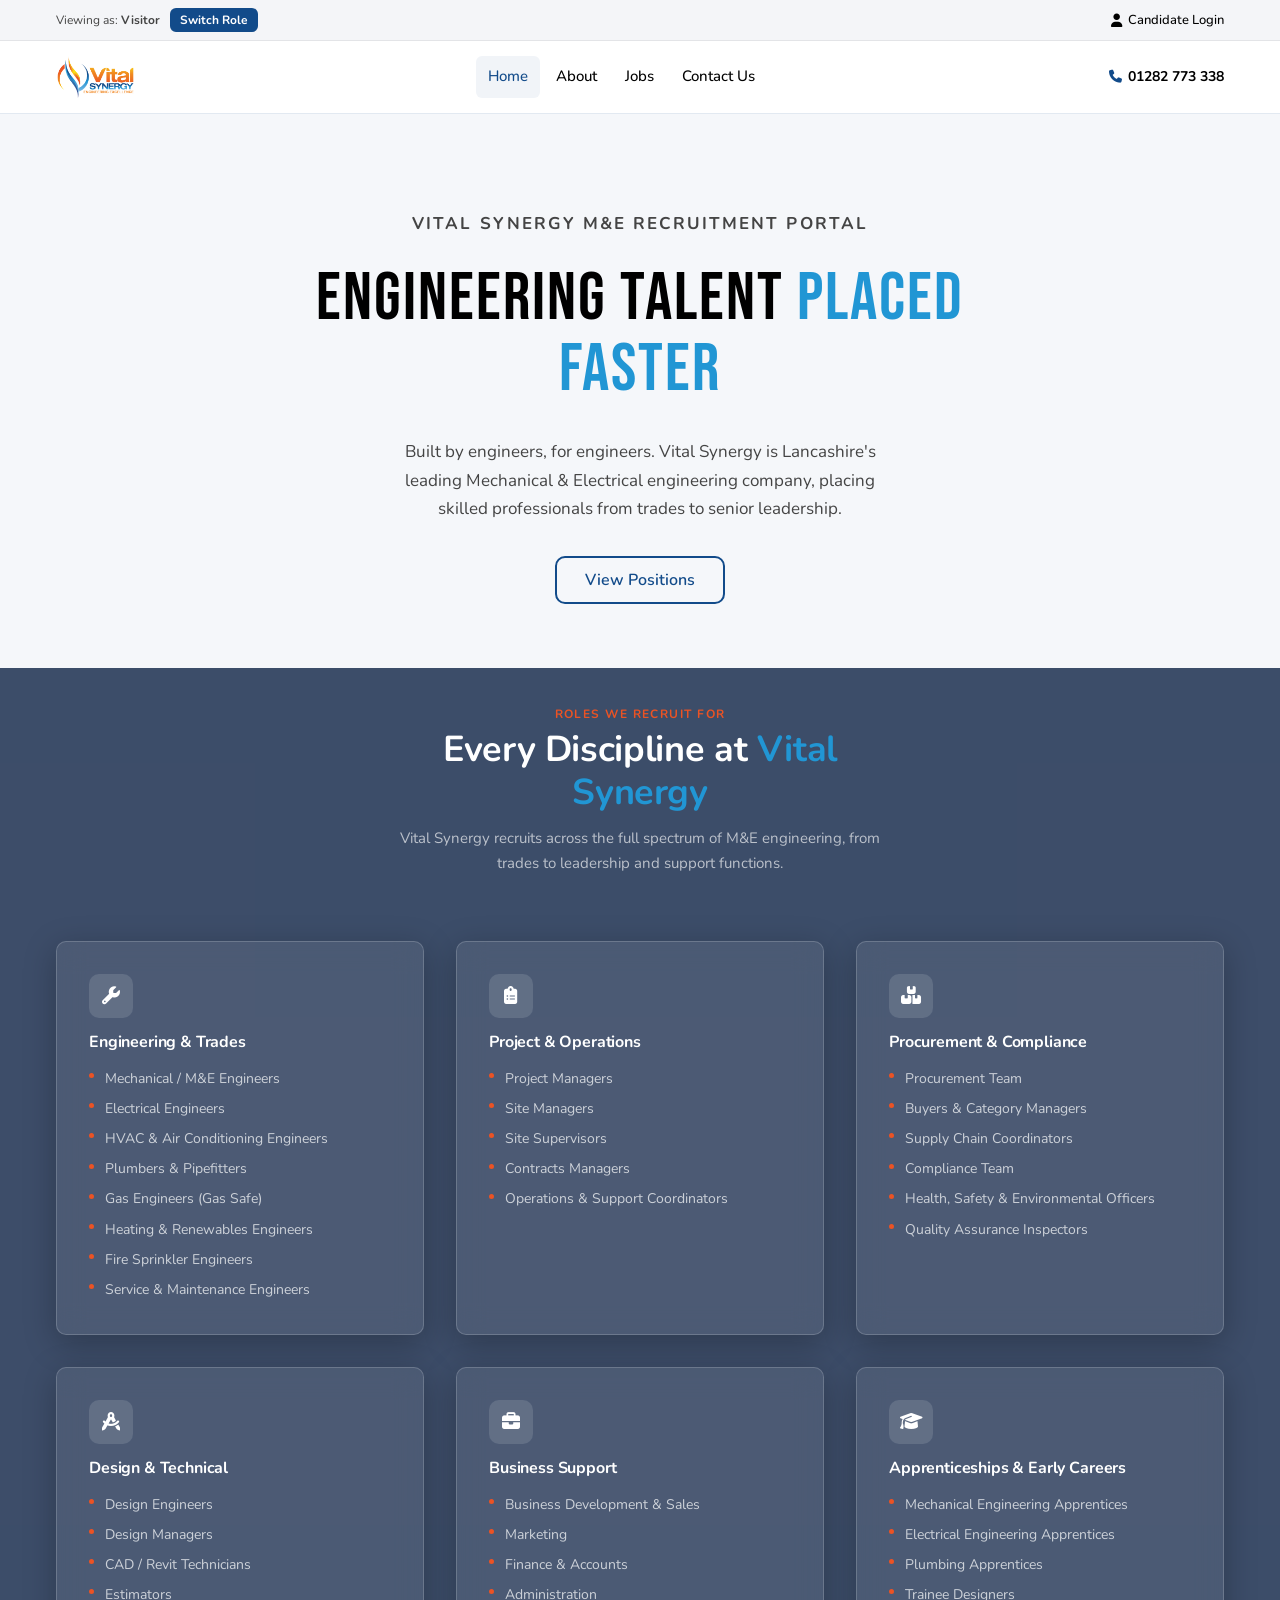
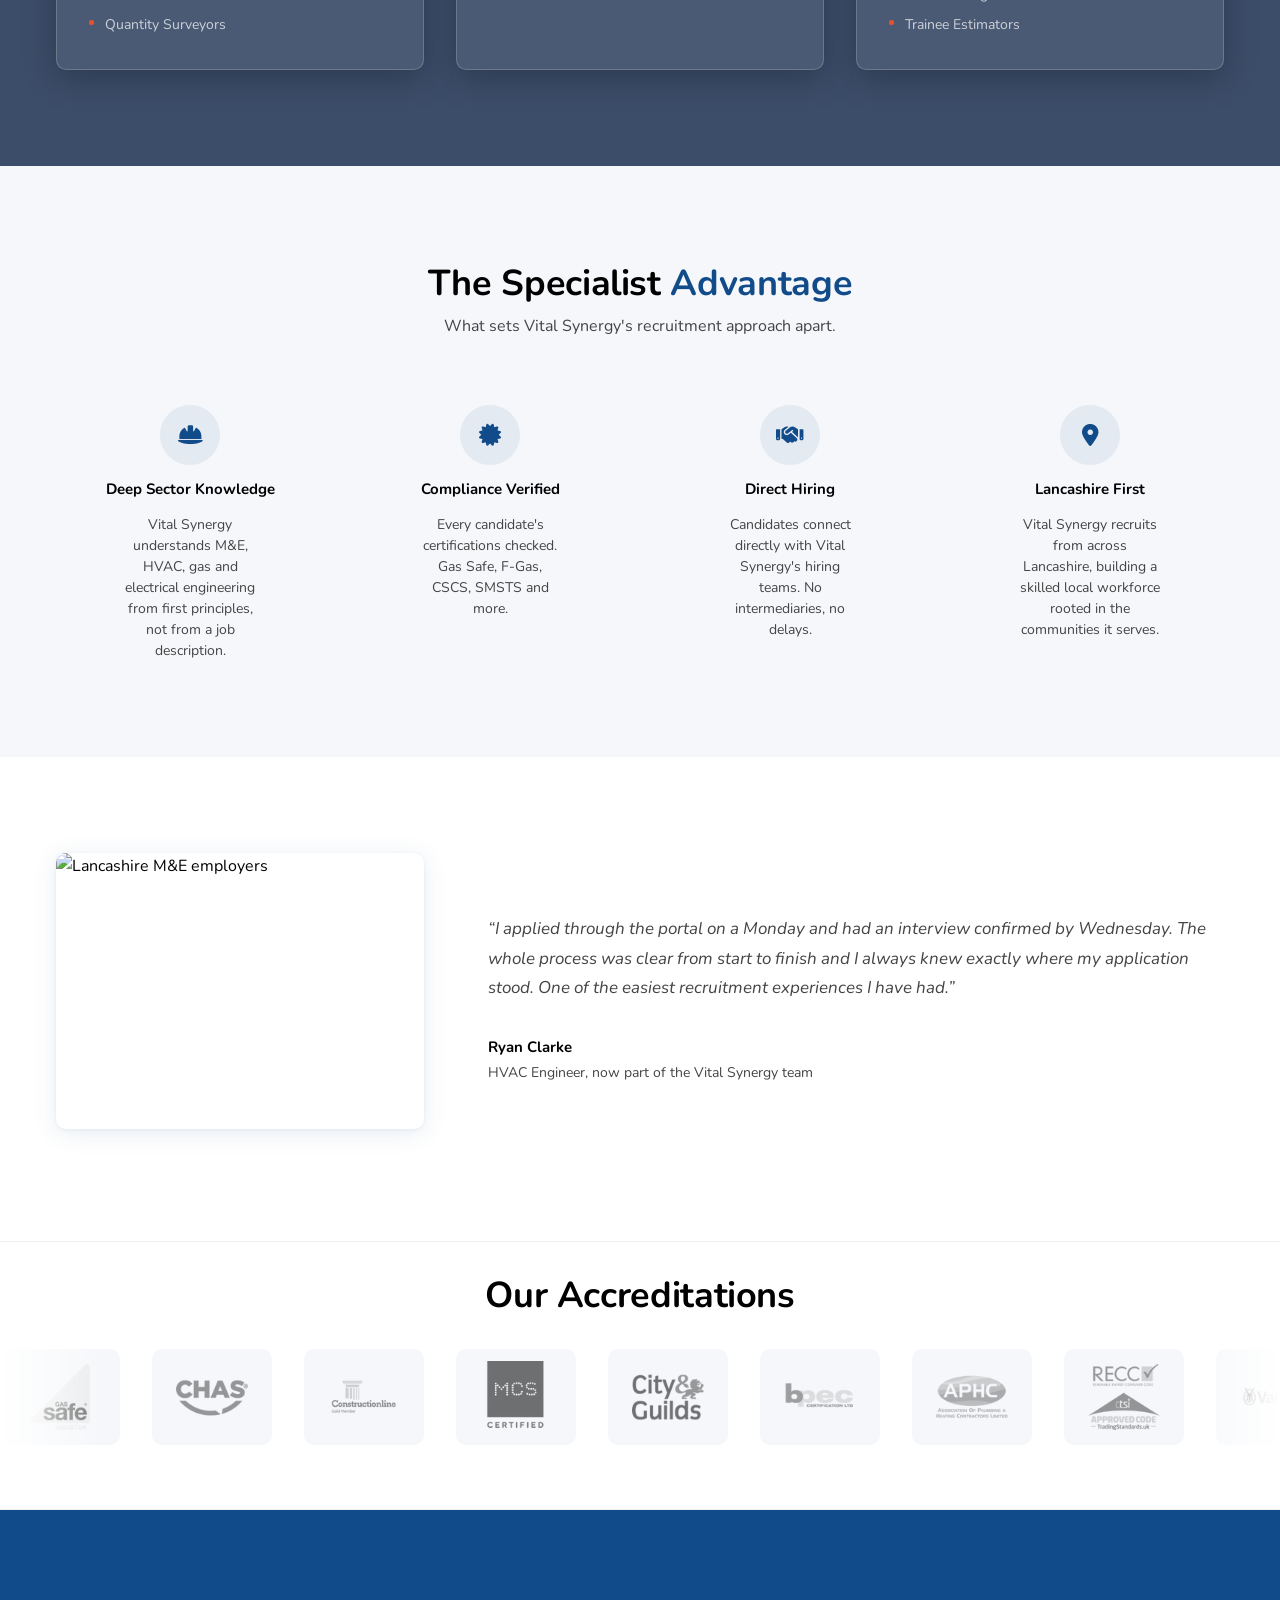
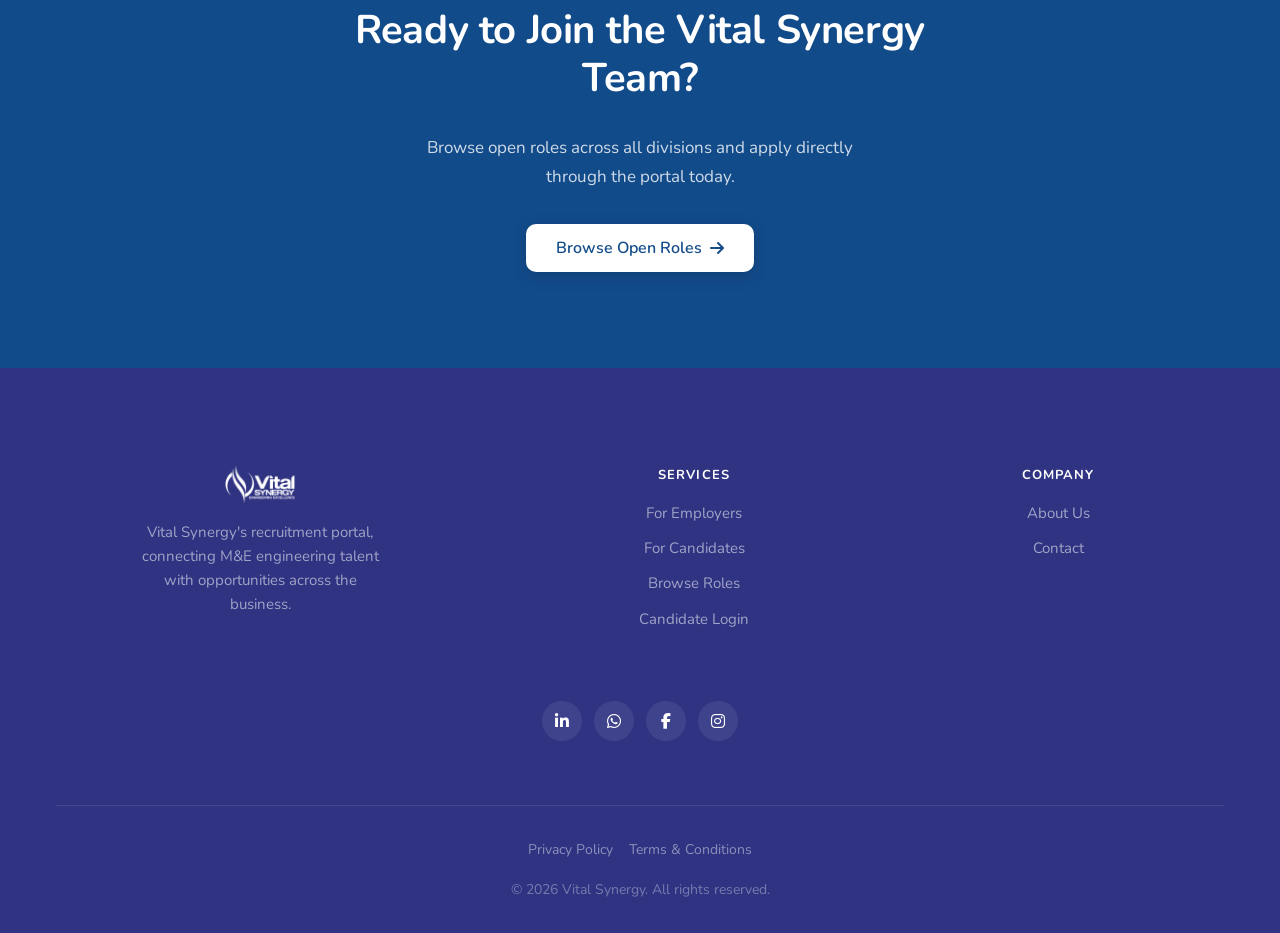
==== commit 6696d90b: "media.html baseline" ====
--- a/index.html
+++ b/index.html
@@ -1,7 +1,8 @@
 <!DOCTYPE html>
-<html lang="en-GB">
+<html lang="en-GB" data-role="visitor">
 <head>
   <meta charset="UTF-8">
+  <script src="js/role-init.js"></script>
   <meta name="viewport" content="width=device-width, initial-scale=1.0">
   <meta name="description" content="Vital Synergy M&E Recruitment Portal. Find and apply for building services and M&E engineering roles across Lancashire's commercial, industrial and public sector projects.">
   <title>Vital Synergy | M&amp;E Recruitment Portal</title>
@@ -11,14 +12,10 @@
   <link rel="stylesheet" href="https://cdnjs.cloudflare.com/ajax/libs/font-awesome/6.5.0/css/all.min.css">
   <link rel="stylesheet" href="css/style.css">
 </head>
-<body data-role="visitor">
+<body>
 
   <div class="top-bar">
     <div class="top-bar__inner container">
-      <div class="role-switcher" id="role-switcher" aria-label="Demo role switcher">
-        <span class="role-switcher__label">Viewing as: <strong id="role-label">Visitor</strong></span>
-        <button class="role-switcher__btn" id="role-btn">Switch Role</button>
-      </div>
       <a href="/employer-login" class="top-bar__link top-bar__link--hidden">
         <i class="fa-solid fa-building" aria-hidden="true"></i>
         Employer Login
@@ -39,8 +36,8 @@
         <li><a href="/" class="active"><i class="fa-solid fa-house nav__icon" aria-hidden="true"></i>Home</a></li>
         <li><a href="/about.html"><i class="fa-solid fa-circle-info nav__icon" aria-hidden="true"></i>About</a></li>
         <li><a href="/jobs.html"><i class="fa-solid fa-briefcase nav__icon" aria-hidden="true"></i>Jobs</a></li>
-        <li><a href="/support"><i class="fa-solid fa-headset nav__icon" aria-hidden="true"></i>Support</a></li>
-        <li><a href="/contact"><i class="fa-solid fa-envelope nav__icon" aria-hidden="true"></i>Contact Us</a></li>
+        <li><a href="/about.html#contact-form"><i class="fa-solid fa-envelope nav__icon" aria-hidden="true"></i>Contact Us</a></li>
+        <li class="role-employer"><a href="/media.html"><i class="fa-solid fa-gauge nav__icon" aria-hidden="true"></i>Admin</a></li>
       </ul>
       <a href="tel:+441282773338" class="nav__phone">
         <i class="fa-solid fa-phone" aria-hidden="true"></i>
@@ -64,7 +61,7 @@
           <h1>Engineering Talent <span class="accent--hero">Placed Faster</span></h1>
           <p>Built by engineers, for engineers. Vital Synergy is Lancashire's leading Mechanical &amp; Electrical engineering company, placing skilled professionals from trades to senior leadership.</p>
           <div class="hero__actions">
-            <a href="/contact" class="btn btn--primary btn--register">
+            <a href="/about.html#contact-form" class="btn btn--primary btn--register">
               Register a Vacancy
               <i class="fa-solid fa-arrow-right" aria-hidden="true"></i>
             </a>
@@ -451,8 +448,8 @@
           <p class="footer__col-heading">Company</p>
           <ul>
             <li><a href="/about.html">About Us</a></li>
-            <li><a href="/support">Support</a></li>
-            <li><a href="/contact">Contact</a></li>
+
+            <li><a href="/about.html#contact-form">Contact</a></li>
           </ul>
         </div>
       </div>
--- a/css/style.css
+++ b/css/style.css
@@ -1949,17 +1949,9 @@
 .job-employer-label {
   font-size: 0.75rem;
   font-weight: 700;
-  color: var(--cl-primary);
+  color: rgba(255, 255, 255, 0.65);
   text-align: right;
   line-height: 1.3;
-  max-width: 10ch;
-  white-space: nowrap;
-  overflow: hidden;
-  text-overflow: ellipsis;
-}
-
-.job-employer-label--alt {
-  color: #c0392b;
 }
 
 /* No results state */
@@ -2041,3 +2033,1021 @@
   font-size: 0.875rem;
 }
 
+/* ===========================
+   CONTACT FORM
+   =========================== */
+
+.contact-form-section {
+  background: var(--cl-light-bg);
+  padding: var(--space-xl) 0;
+  border-top: 1px solid rgba(18, 75, 138, 0.08);
+}
+
+.contact-form-section__inner {
+  display: flex;
+  flex-direction: column;
+  gap: var(--space-lg);
+}
+
+.contact-form-section__heading {
+  display: flex;
+  flex-direction: column;
+  gap: 0.75rem;
+  text-align: center;
+  max-width: 52ch;
+  margin: 0 auto;
+}
+
+.contact-form-section__heading .kicker {
+  margin-bottom: 0;
+}
+
+.contact-form-section__heading > p {
+  font-size: 0.9375rem;
+  color: var(--cl-muted);
+  line-height: 1.7;
+}
+
+/* Form layout */
+
+.contact-form {
+  background: var(--cl-white);
+  border-radius: var(--radius);
+  padding: 1.5rem;
+  box-shadow: var(--shadow-card);
+  border: 1px solid rgba(18, 75, 138, 0.07);
+  display: flex;
+  flex-direction: column;
+  gap: 1.25rem;
+  max-width: 760px;
+  margin: 0 auto;
+  width: 100%;
+}
+
+@media (min-width: 640px) {
+  .contact-form {
+    padding: 2rem 2.5rem;
+  }
+}
+
+/* Two-col row — single col on mobile, side by side on tablet+ */
+
+.form-row {
+  display: flex;
+  flex-direction: column;
+  gap: 1.25rem;
+}
+
+@media (min-width: 560px) {
+  .form-row {
+    flex-direction: row;
+    gap: 1rem;
+  }
+
+  .form-row .form-group {
+    flex: 1;
+    min-width: 0;
+  }
+}
+
+/* Individual field */
+
+.form-group {
+  display: flex;
+  flex-direction: column;
+  gap: 0.375rem;
+}
+
+.form-label {
+  font-size: 0.875rem;
+  font-weight: 600;
+  color: var(--cl-text);
+}
+
+.form-label span[aria-hidden="true"] {
+  color: var(--cl-accent);
+  margin-left: 2px;
+}
+
+.form-label__optional {
+  font-weight: 400;
+  color: var(--cl-muted);
+  font-size: 0.8125rem;
+}
+
+.form-input {
+  font-family: var(--font-body);
+  font-size: 1rem;
+  color: var(--cl-text);
+  background: var(--cl-white);
+  border: 1.5px solid rgba(18, 75, 138, 0.20);
+  border-radius: 8px;
+  padding: 0.75rem 1rem;
+  width: 100%;
+  transition: border-color 0.18s ease, box-shadow 0.18s ease;
+  appearance: none;
+  -webkit-appearance: none;
+  line-height: 1.5;
+}
+
+.form-input::placeholder {
+  color: rgba(0, 0, 0, 0.30);
+}
+
+.form-input:hover {
+  border-color: rgba(18, 75, 138, 0.40);
+}
+
+.form-input:focus {
+  outline: none;
+  border-color: var(--cl-primary);
+  box-shadow: 0 0 0 3px rgba(18, 75, 138, 0.12);
+}
+
+.form-input:invalid:not(:placeholder-shown) {
+  border-color: var(--cl-accent);
+}
+
+/* Select arrow */
+
+.form-select {
+  background-image: url("data:image/svg+xml,%3Csvg xmlns='http://www.w3.org/2000/svg' width='12' height='8' viewBox='0 0 12 8'%3E%3Cpath fill='%23124B8A' d='M1 1l5 5 5-5'/%3E%3C/svg%3E");
+  background-repeat: no-repeat;
+  background-position: right 1rem center;
+  padding-right: 2.5rem;
+  cursor: pointer;
+}
+
+/* Textarea */
+
+.form-textarea {
+  resize: vertical;
+  min-height: 130px;
+}
+
+/* Form footer row */
+
+.form-footer {
+  display: flex;
+  flex-direction: column;
+  gap: 1rem;
+  align-items: flex-start;
+  padding-top: 0.25rem;
+}
+
+@media (min-width: 560px) {
+  .form-footer {
+    flex-direction: row;
+    align-items: center;
+    justify-content: space-between;
+  }
+}
+
+.form-disclaimer {
+  display: flex;
+  align-items: center;
+  gap: 0.5rem;
+  font-size: 0.8125rem;
+  color: var(--cl-muted);
+  line-height: 1.5;
+}
+
+.form-disclaimer i {
+  color: var(--cl-primary);
+  flex-shrink: 0;
+  font-size: 0.75rem;
+}
+
+/* Success state */
+
+.form-success {
+  display: flex;
+  align-items: center;
+  gap: 0.75rem;
+  background: rgba(18, 75, 138, 0.06);
+  border: 1px solid rgba(18, 75, 138, 0.15);
+  border-radius: 8px;
+  padding: 1rem 1.25rem;
+  color: var(--cl-primary);
+  font-weight: 600;
+  font-size: 0.9375rem;
+}
+
+.form-success i {
+  font-size: 1.25rem;
+  flex-shrink: 0;
+  color: #2e7d32;
+}
+
+/* ===========================
+   OPS MEDIA DASHBOARD
+   =========================== */
+
+/* Ops-only nav link visibility */
+.nav__links .role-employer { display: none; }
+[data-role="employer"] .nav__links .role-employer { display: list-item; }
+
+/* Full-height media page */
+.media-main {
+  min-height: calc(100vh - 100px);
+  display: flex;
+  flex-direction: column;
+}
+
+/* Access gate (non-ops) */
+.ops-gate {
+  flex: 1;
+  display: flex;
+  align-items: center;
+  justify-content: center;
+  background: var(--cl-light-bg);
+  padding: var(--space-xl) var(--space-sm);
+  text-align: center;
+}
+
+[data-role="employer"] .ops-gate { display: none; }
+
+.ops-gate__inner {
+  display: flex;
+  flex-direction: column;
+  align-items: center;
+  gap: 1rem;
+  max-width: 420px;
+}
+
+.ops-gate__icon {
+  width: 72px;
+  height: 72px;
+  border-radius: 50%;
+  background: rgba(18, 75, 138, 0.08);
+  display: flex;
+  align-items: center;
+  justify-content: center;
+  font-size: 1.75rem;
+  color: var(--cl-primary);
+}
+
+.ops-gate__inner h2 { font-size: 1.5rem; }
+
+.ops-gate__inner > p {
+  color: var(--cl-muted);
+  font-size: 0.9375rem;
+}
+
+.ops-gate__hint {
+  font-size: 0.875rem;
+  color: var(--cl-muted);
+  background: rgba(18, 75, 138, 0.06);
+  border: 1px solid rgba(18, 75, 138, 0.12);
+  border-radius: 8px;
+  padding: 0.75rem 1rem;
+}
+
+/* Ops dashboard (hidden until employer role) */
+.ops-dashboard {
+  display: none;
+  flex-direction: column;
+  flex: 1;
+  background: linear-gradient(160deg, #18206a 0%, #2F3382 50%, #1a2d55 100%);
+}
+
+[data-role="employer"] .ops-dashboard { display: flex; }
+
+/* Dashboard top bar */
+.dash-topbar {
+  display: flex;
+  align-items: center;
+  justify-content: space-between;
+  flex-wrap: wrap;
+  gap: 0.75rem;
+  padding: 0.875rem 1.25rem;
+  background: rgba(0, 0, 0, 0.22);
+  border-bottom: 1px solid rgba(255, 255, 255, 0.08);
+}
+
+.dash-topbar__left {
+  display: flex;
+  align-items: center;
+  gap: 0.75rem;
+}
+
+.dash-title {
+  font-family: var(--font-body);
+  font-size: 1rem;
+  font-weight: 700;
+  color: var(--cl-white);
+  letter-spacing: 0.01em;
+}
+
+.dash-badge {
+  display: inline-flex;
+  align-items: center;
+  padding: 0.2rem 0.625rem;
+  border-radius: 20px;
+  background: var(--cl-accent);
+  color: var(--cl-white);
+  font-size: 0.625rem;
+  font-weight: 700;
+  text-transform: uppercase;
+  letter-spacing: 0.1em;
+}
+
+.dash-topbar__right {
+  display: flex;
+  align-items: center;
+  gap: 0.5rem;
+}
+
+/* Dashboard body — mobile: stacked, desktop: 3 columns */
+.dash-body {
+  display: grid;
+  grid-template-columns: 1fr;
+  flex: 1;
+  overflow: hidden;
+}
+
+@media (min-width: 900px) {
+  .dash-body {
+    grid-template-columns: 220px 1fr 280px;
+  }
+}
+
+/* Sidebar */
+.dash-sidebar {
+  background: rgba(0, 0, 0, 0.18);
+  border-bottom: 1px solid rgba(255, 255, 255, 0.07);
+  padding: 1.25rem;
+  display: flex;
+  flex-direction: column;
+  gap: 0.875rem;
+  overflow-y: auto;
+}
+
+@media (min-width: 900px) {
+  .dash-sidebar {
+    border-bottom: none;
+    border-right: 1px solid rgba(255, 255, 255, 0.07);
+  }
+}
+
+/* Main content */
+.dash-main {
+  padding: 1.25rem;
+  display: flex;
+  flex-direction: column;
+  gap: 1.25rem;
+  overflow-y: auto;
+}
+
+/* Right panel */
+.dash-panel {
+  background: rgba(0, 0, 0, 0.18);
+  border-top: 1px solid rgba(255, 255, 255, 0.07);
+  padding: 1.25rem;
+  display: flex;
+  flex-direction: column;
+  gap: 0;
+  overflow-y: auto;
+}
+
+@media (min-width: 900px) {
+  .dash-panel {
+    border-top: none;
+    border-left: 1px solid rgba(255, 255, 255, 0.07);
+  }
+}
+
+/* Section label (small caps above things) */
+.dash-section-label {
+  font-size: 0.6875rem;
+  font-weight: 700;
+  color: rgba(255, 255, 255, 0.40);
+  text-transform: uppercase;
+  letter-spacing: 0.12em;
+}
+
+/* Sidebar search */
+.dash-search {
+  width: 100%;
+  background: rgba(255, 255, 255, 0.07);
+  border: 1px solid rgba(255, 255, 255, 0.12);
+  border-radius: 8px;
+  padding: 0.5rem 0.75rem;
+  font-family: var(--font-body);
+  font-size: 0.875rem;
+  color: var(--cl-white);
+  transition: border-color 0.18s ease;
+}
+
+.dash-search::placeholder { color: rgba(255, 255, 255, 0.30); }
+.dash-search:focus { outline: none; border-color: var(--cl-secondary); }
+
+/* Job list */
+.dash-job-list {
+  display: flex;
+  flex-direction: column;
+  gap: 0.25rem;
+}
+
+.dash-job-item {
+  display: flex;
+  align-items: center;
+  gap: 0.625rem;
+  padding: 0.625rem 0.75rem;
+  border-radius: 8px;
+  cursor: pointer;
+  border: 1px solid transparent;
+  transition: background 0.18s ease, border-color 0.18s ease;
+  list-style: none;
+}
+
+.dash-job-item:hover {
+  background: rgba(255, 255, 255, 0.08);
+}
+
+.dash-job-item.active {
+  background: rgba(33, 150, 212, 0.18);
+  border-color: rgba(33, 150, 212, 0.35);
+}
+
+.dash-job-item:focus-visible {
+  outline: 2px solid var(--cl-secondary);
+  outline-offset: -2px;
+}
+
+.dash-job-item__dot {
+  width: 8px;
+  height: 8px;
+  border-radius: 50%;
+  background: rgba(255, 255, 255, 0.20);
+  flex-shrink: 0;
+  transition: background 0.18s ease;
+}
+
+.dash-job-item.active .dash-job-item__dot { background: var(--cl-secondary); }
+
+.dash-job-item__info { flex: 1; min-width: 0; }
+
+.dash-job-item__title {
+  font-size: 0.8125rem;
+  font-weight: 600;
+  color: var(--cl-white);
+  white-space: nowrap;
+  overflow: hidden;
+  text-overflow: ellipsis;
+  line-height: 1.3;
+}
+
+.dash-job-item__meta {
+  font-size: 0.6875rem;
+  color: rgba(255, 255, 255, 0.40);
+  white-space: nowrap;
+  overflow: hidden;
+  text-overflow: ellipsis;
+  margin-top: 0.125rem;
+}
+
+.dash-job-item__status {
+  font-size: 0.5625rem;
+  font-weight: 700;
+  text-transform: uppercase;
+  letter-spacing: 0.07em;
+  padding: 0.2rem 0.45rem;
+  border-radius: 20px;
+  flex-shrink: 0;
+}
+
+.dash-job-item__status--live {
+  background: rgba(46, 125, 50, 0.25);
+  color: #81c784;
+}
+
+.dash-job-item__status--draft {
+  background: rgba(235, 83, 36, 0.22);
+  color: #ffb59a;
+}
+
+/* Dashboard cards (main area sections) */
+.dash-card {
+  background: rgba(255, 255, 255, 0.07);
+  border: 1px solid rgba(255, 255, 255, 0.11);
+  border-radius: var(--radius);
+  padding: 1.25rem;
+  display: flex;
+  flex-direction: column;
+  gap: 1rem;
+}
+
+.dash-section-header {
+  display: flex;
+  align-items: center;
+  justify-content: space-between;
+  flex-wrap: wrap;
+  gap: 0.75rem;
+}
+
+.dash-section-header__left {
+  display: flex;
+  align-items: center;
+  gap: 0.625rem;
+}
+
+.dash-section-title {
+  font-size: 0.9375rem;
+  font-weight: 700;
+  color: var(--cl-white);
+  line-height: 1.2;
+}
+
+.dash-hint {
+  font-size: 0.75rem;
+  color: rgba(255, 255, 255, 0.40);
+}
+
+.dash-status-badge {
+  display: inline-block;
+  padding: 0.15rem 0.5rem;
+  border-radius: 20px;
+  font-size: 0.5625rem;
+  font-weight: 700;
+  text-transform: uppercase;
+  letter-spacing: 0.08em;
+}
+
+.dash-status-badge--draft {
+  background: rgba(235, 83, 36, 0.20);
+  color: #ffb59a;
+}
+
+.dash-status-badge--live {
+  background: rgba(46, 125, 50, 0.22);
+  color: #81c784;
+}
+
+/* Platform preview tabs */
+.platform-tabs {
+  display: flex;
+  gap: 0.375rem;
+}
+
+.platform-tab {
+  width: 32px;
+  height: 32px;
+  border-radius: 8px;
+  background: rgba(255, 255, 255, 0.07);
+  border: 1px solid rgba(255, 255, 255, 0.12);
+  color: rgba(255, 255, 255, 0.45);
+  font-size: 0.875rem;
+  display: flex;
+  align-items: center;
+  justify-content: center;
+  cursor: pointer;
+  transition: background 0.18s ease, color 0.18s ease, border-color 0.18s ease;
+}
+
+.platform-tab:hover {
+  background: rgba(255, 255, 255, 0.12);
+  color: var(--cl-white);
+}
+
+.platform-tab.active {
+  background: var(--cl-secondary);
+  border-color: var(--cl-secondary);
+  color: var(--cl-white);
+}
+
+.platform-tab:focus-visible { outline: 2px solid var(--cl-secondary); outline-offset: 2px; }
+
+/* Social preview card */
+.social-preview-card {
+  position: relative;
+  border-radius: 10px;
+  overflow: hidden;
+  aspect-ratio: 1200 / 627;
+  background: var(--cl-deep);
+  display: flex;
+  flex-direction: column;
+  justify-content: space-between;
+}
+
+.social-preview-card__bg {
+  position: absolute;
+  inset: 0;
+}
+
+.social-preview-card__bg img {
+  width: 100%;
+  height: 100%;
+  object-fit: cover;
+  transition: opacity 0.3s ease;
+}
+
+.social-preview-card__overlay {
+  position: absolute;
+  inset: 0;
+  background: linear-gradient(130deg, rgba(18, 75, 138, 0.92) 0%, rgba(47, 51, 130, 0.78) 55%, rgba(0, 0, 0, 0.55) 100%);
+}
+
+.social-preview-card__header,
+.social-preview-card__content,
+.social-preview-card__footer {
+  position: relative;
+  z-index: 1;
+}
+
+.social-preview-card__header {
+  display: flex;
+  align-items: center;
+  justify-content: space-between;
+  padding: clamp(0.625rem, 2%, 1rem) clamp(0.75rem, 2.5%, 1.25rem) 0;
+}
+
+.social-preview-card__logo {
+  height: clamp(18px, 3%, 28px);
+  width: auto;
+  filter: brightness(0) invert(1);
+}
+
+.social-preview-card__pill {
+  font-size: clamp(0.45rem, 1.2vw, 0.6875rem);
+  font-weight: 700;
+  text-transform: uppercase;
+  letter-spacing: 0.12em;
+  padding: 0.2em 0.75em;
+  border-radius: 20px;
+  background: var(--cl-accent);
+  color: var(--cl-white);
+}
+
+.social-preview-card__content {
+  padding: 0 clamp(0.75rem, 2.5%, 1.25rem);
+  display: flex;
+  flex-direction: column;
+  gap: 0.25rem;
+}
+
+.social-preview-card__kicker {
+  font-size: clamp(0.5rem, 1.4vw, 0.75rem);
+  font-weight: 700;
+  color: var(--cl-secondary);
+  text-transform: uppercase;
+  letter-spacing: 0.1em;
+}
+
+.social-preview-card__title {
+  font-family: var(--font-display);
+  font-size: clamp(1rem, 4.5vw, 2.5rem);
+  color: var(--cl-white);
+  line-height: 1;
+  letter-spacing: 0.02em;
+}
+
+.social-preview-card__meta {
+  display: flex;
+  flex-wrap: wrap;
+  gap: 0.5rem;
+  list-style: none;
+  padding: 0;
+  margin-top: 0.25rem;
+}
+
+.social-preview-card__meta li {
+  font-size: clamp(0.45rem, 1.3vw, 0.75rem);
+  color: rgba(255, 255, 255, 0.78);
+  display: flex;
+  align-items: center;
+  gap: 0.3rem;
+}
+
+.social-preview-card__meta i {
+  color: var(--cl-accent);
+  font-size: 0.7em;
+}
+
+.social-preview-card__footer {
+  display: flex;
+  align-items: center;
+  justify-content: space-between;
+  padding: clamp(0.375rem, 1.5%, 0.75rem) clamp(0.75rem, 2.5%, 1.25rem);
+  background: rgba(235, 83, 36, 0.88);
+}
+
+.social-preview-card__url {
+  font-size: clamp(0.5rem, 1.4vw, 0.8125rem);
+  font-weight: 700;
+  color: var(--cl-white);
+  letter-spacing: 0.04em;
+}
+
+.social-preview-card__footer i {
+  color: rgba(255, 255, 255, 0.80);
+  font-size: clamp(0.5rem, 1.2vw, 0.75rem);
+}
+
+/* Caption textarea */
+.dash-label {
+  font-size: 0.75rem;
+  font-weight: 700;
+  color: rgba(255, 255, 255, 0.50);
+  text-transform: uppercase;
+  letter-spacing: 0.1em;
+}
+
+.dash-input {
+  background: rgba(255, 255, 255, 0.07);
+  border: 1px solid rgba(255, 255, 255, 0.13);
+  border-radius: 8px;
+  padding: 0.625rem 0.875rem;
+  font-family: var(--font-body);
+  font-size: 0.875rem;
+  color: var(--cl-white);
+  width: 100%;
+  transition: border-color 0.18s ease;
+}
+
+.dash-input::placeholder { color: rgba(255, 255, 255, 0.25); }
+.dash-input:focus { outline: none; border-color: var(--cl-secondary); box-shadow: 0 0 0 3px rgba(33, 150, 212, 0.15); }
+.dash-input::-webkit-calendar-picker-indicator { filter: invert(0.6); cursor: pointer; }
+.dash-textarea { resize: vertical; min-height: 80px; line-height: 1.6; }
+
+/* Media gallery */
+.media-gallery {
+  display: grid;
+  grid-template-columns: repeat(3, 1fr);
+  gap: 0.875rem;
+}
+
+.media-item {
+  display: flex;
+  flex-direction: column;
+  gap: 0.5rem;
+}
+
+.media-item__preview {
+  border-radius: 8px;
+  overflow: hidden;
+  background: linear-gradient(135deg, #18206a 0%, #2F3382 50%, #124B8A 100%);
+  border: 1px solid rgba(255, 255, 255, 0.12);
+  position: relative;
+  display: flex;
+  flex-direction: column;
+  justify-content: flex-end;
+  padding: 0.625rem;
+}
+
+.media-item__preview--linkedin { aspect-ratio: 1200 / 627; }
+.media-item__preview--instagram { aspect-ratio: 1 / 1; }
+.media-item__preview--story { aspect-ratio: 9 / 16; max-height: 160px; }
+
+.media-item__preview-content {
+  position: relative;
+  z-index: 1;
+  display: flex;
+  flex-direction: column;
+  gap: 0.1rem;
+}
+
+.media-item__preview-stripe {
+  position: absolute;
+  bottom: 0;
+  left: 0;
+  right: 0;
+  height: 5px;
+  background: var(--cl-accent);
+}
+
+.media-item__preview-co {
+  font-size: 0.5rem;
+  font-weight: 700;
+  color: rgba(255, 255, 255, 0.55);
+  text-transform: uppercase;
+  letter-spacing: 0.1em;
+  line-height: 1;
+}
+
+.media-item__preview-title {
+  font-family: var(--font-display);
+  font-size: clamp(0.6rem, 2vw, 0.875rem);
+  color: var(--cl-white);
+  line-height: 1;
+  letter-spacing: 0.02em;
+}
+
+.media-item__preview-loc {
+  font-size: 0.5rem;
+  color: rgba(255, 255, 255, 0.50);
+  line-height: 1.2;
+}
+
+.media-item__footer {
+  display: flex;
+  align-items: center;
+  justify-content: space-between;
+}
+
+.media-item__label {
+  display: flex;
+  align-items: center;
+  gap: 0.3rem;
+  font-size: 0.6875rem;
+  font-weight: 600;
+  color: rgba(255, 255, 255, 0.55);
+}
+
+.media-item__dims {
+  font-size: 0.5625rem;
+  color: rgba(255, 255, 255, 0.28);
+  font-weight: 400;
+}
+
+.media-item__dl {
+  width: 24px;
+  height: 24px;
+  border-radius: 6px;
+  background: rgba(255, 255, 255, 0.08);
+  border: 1px solid rgba(255, 255, 255, 0.12);
+  color: rgba(255, 255, 255, 0.55);
+  font-size: 0.625rem;
+  display: flex;
+  align-items: center;
+  justify-content: center;
+  cursor: pointer;
+  transition: background 0.18s ease, color 0.18s ease;
+}
+
+.media-item__dl:hover { background: rgba(255, 255, 255, 0.16); color: var(--cl-white); }
+.media-item__dl:focus-visible { outline: 2px solid var(--cl-secondary); outline-offset: 2px; }
+
+/* Panel blocks (right column) */
+.panel-block {
+  padding: 1.25rem 0;
+  border-bottom: 1px solid rgba(255, 255, 255, 0.07);
+  display: flex;
+  flex-direction: column;
+  gap: 0.75rem;
+}
+
+.panel-block:first-child { padding-top: 0; }
+.panel-block:last-child { border-bottom: none; padding-bottom: 0; }
+
+.panel-block__title {
+  font-size: 0.6875rem;
+  font-weight: 700;
+  color: rgba(255, 255, 255, 0.40);
+  text-transform: uppercase;
+  letter-spacing: 0.12em;
+}
+
+/* Job action buttons in panel */
+.dash-actions {
+  display: flex;
+  gap: 0.5rem;
+  flex-wrap: wrap;
+}
+
+.dash-action-btn {
+  display: inline-flex;
+  align-items: center;
+  gap: 0.375rem;
+  padding: 0.5rem 0.875rem;
+  border-radius: 8px;
+  font-family: var(--font-body);
+  font-size: 0.8125rem;
+  font-weight: 600;
+  cursor: pointer;
+  border: 1px solid rgba(255, 255, 255, 0.16);
+  background: rgba(255, 255, 255, 0.08);
+  color: var(--cl-white);
+  transition: background 0.18s ease, transform 0.18s cubic-bezier(0.34, 1.56, 0.64, 1);
+  white-space: nowrap;
+}
+
+.dash-action-btn:hover { background: rgba(255, 255, 255, 0.14); transform: translateY(-1px); }
+.dash-action-btn:active { transform: translateY(0); }
+.dash-action-btn:focus-visible { outline: 2px solid rgba(255,255,255,0.5); outline-offset: 2px; }
+
+.dash-action-btn--primary {
+  background: var(--cl-accent);
+  border-color: var(--cl-accent);
+}
+
+.dash-action-btn--primary:hover { background: #d4451a; }
+
+/* Platform toggles */
+.platform-toggles {
+  display: flex;
+  flex-direction: column;
+  gap: 0.375rem;
+}
+
+.platform-toggle-item {
+  display: flex;
+  align-items: center;
+  justify-content: space-between;
+  padding: 0.5rem 0.625rem;
+  border-radius: 8px;
+  background: rgba(255, 255, 255, 0.05);
+  border: 1px solid rgba(255, 255, 255, 0.08);
+}
+
+.platform-toggle-item__left {
+  display: flex;
+  align-items: center;
+  gap: 0.5rem;
+  font-size: 0.8125rem;
+  font-weight: 500;
+  color: rgba(255, 255, 255, 0.85);
+}
+
+.platform-icon {
+  width: 26px;
+  height: 26px;
+  border-radius: 6px;
+  display: inline-flex;
+  align-items: center;
+  justify-content: center;
+  font-size: 0.75rem;
+  flex-shrink: 0;
+}
+
+.platform-icon--linkedin  { background: #0A66C2; color: #fff; }
+.platform-icon--facebook  { background: #1877F2; color: #fff; }
+.platform-icon--instagram { background: linear-gradient(45deg, #f09433, #e6683c, #dc2743, #cc2366, #bc1888); color: #fff; }
+.platform-icon--twitter   { background: #000; color: #fff; }
+.platform-icon--indeed    { background: #2164f3; color: #fff; }
+.platform-icon--google    { background: #fff; color: #4285F4; }
+
+/* Toggle switch */
+.toggle-switch {
+  position: relative;
+  display: inline-block;
+  width: 36px;
+  height: 20px;
+  flex-shrink: 0;
+  cursor: pointer;
+}
+
+.toggle-switch input { opacity: 0; width: 0; height: 0; position: absolute; }
+
+.toggle-switch__slider {
+  position: absolute;
+  inset: 0;
+  background: rgba(255, 255, 255, 0.14);
+  border-radius: 20px;
+  transition: background 0.2s ease;
+}
+
+.toggle-switch__slider::before {
+  content: '';
+  position: absolute;
+  height: 14px;
+  width: 14px;
+  left: 3px;
+  top: 3px;
+  background: rgba(255, 255, 255, 0.70);
+  border-radius: 50%;
+  transition: transform 0.2s ease, background 0.2s ease;
+}
+
+.toggle-switch input:checked + .toggle-switch__slider { background: var(--cl-secondary); }
+.toggle-switch input:checked + .toggle-switch__slider::before { transform: translateX(16px); background: var(--cl-white); }
+.toggle-switch:focus-within .toggle-switch__slider { outline: 2px solid var(--cl-secondary); outline-offset: 2px; }
+
+/* Schedule inputs */
+.schedule-inputs {
+  display: grid;
+  grid-template-columns: 1fr 1fr;
+  gap: 0.5rem;
+}
+
+/* Panel action row */
+.panel-actions {
+  display: flex;
+  gap: 0.5rem;
+}
+
+.panel-actions .btn {
+  flex: 1;
+  justify-content: center;
+  font-size: 0.8125rem;
+  padding: 0.5rem 0.75rem;
+}
+
+/* Glass button variant for dark backgrounds */
+.btn--glass {
+  background: rgba(255, 255, 255, 0.08);
+  border: 1px solid rgba(255, 255, 255, 0.18);
+  color: var(--cl-white);
+}
+
+.btn--glass:hover { background: rgba(255, 255, 255, 0.14); color: var(--cl-white); transform: translateY(-1px); }
+.btn--glass:active { transform: translateY(0); }
+.btn--glass:focus-visible { outline: 2px solid rgba(255,255,255,0.5); outline-offset: 3px; }
+
+/* Job description */
+.job-desc-text {
+  font-size: 0.875rem;
+  color: rgba(255, 255, 255, 0.60);
+  line-height: 1.7;
+}
+
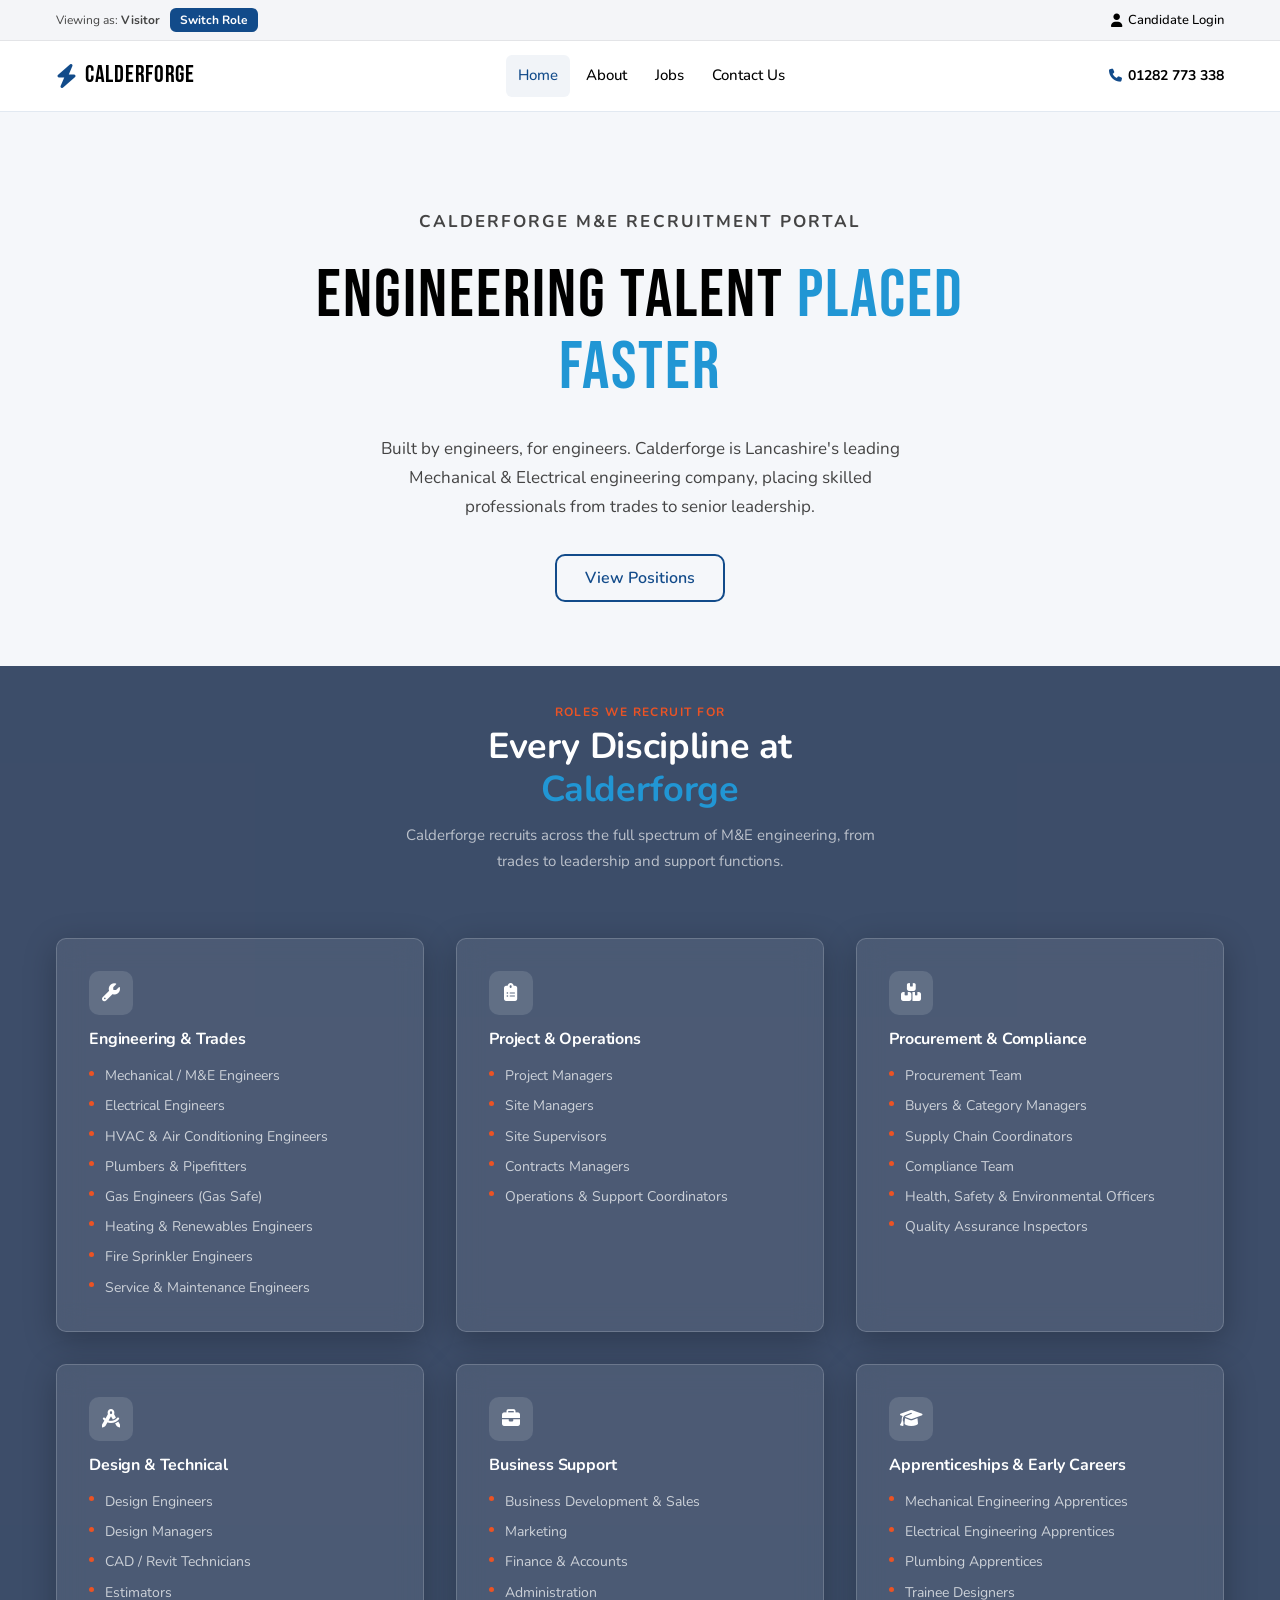
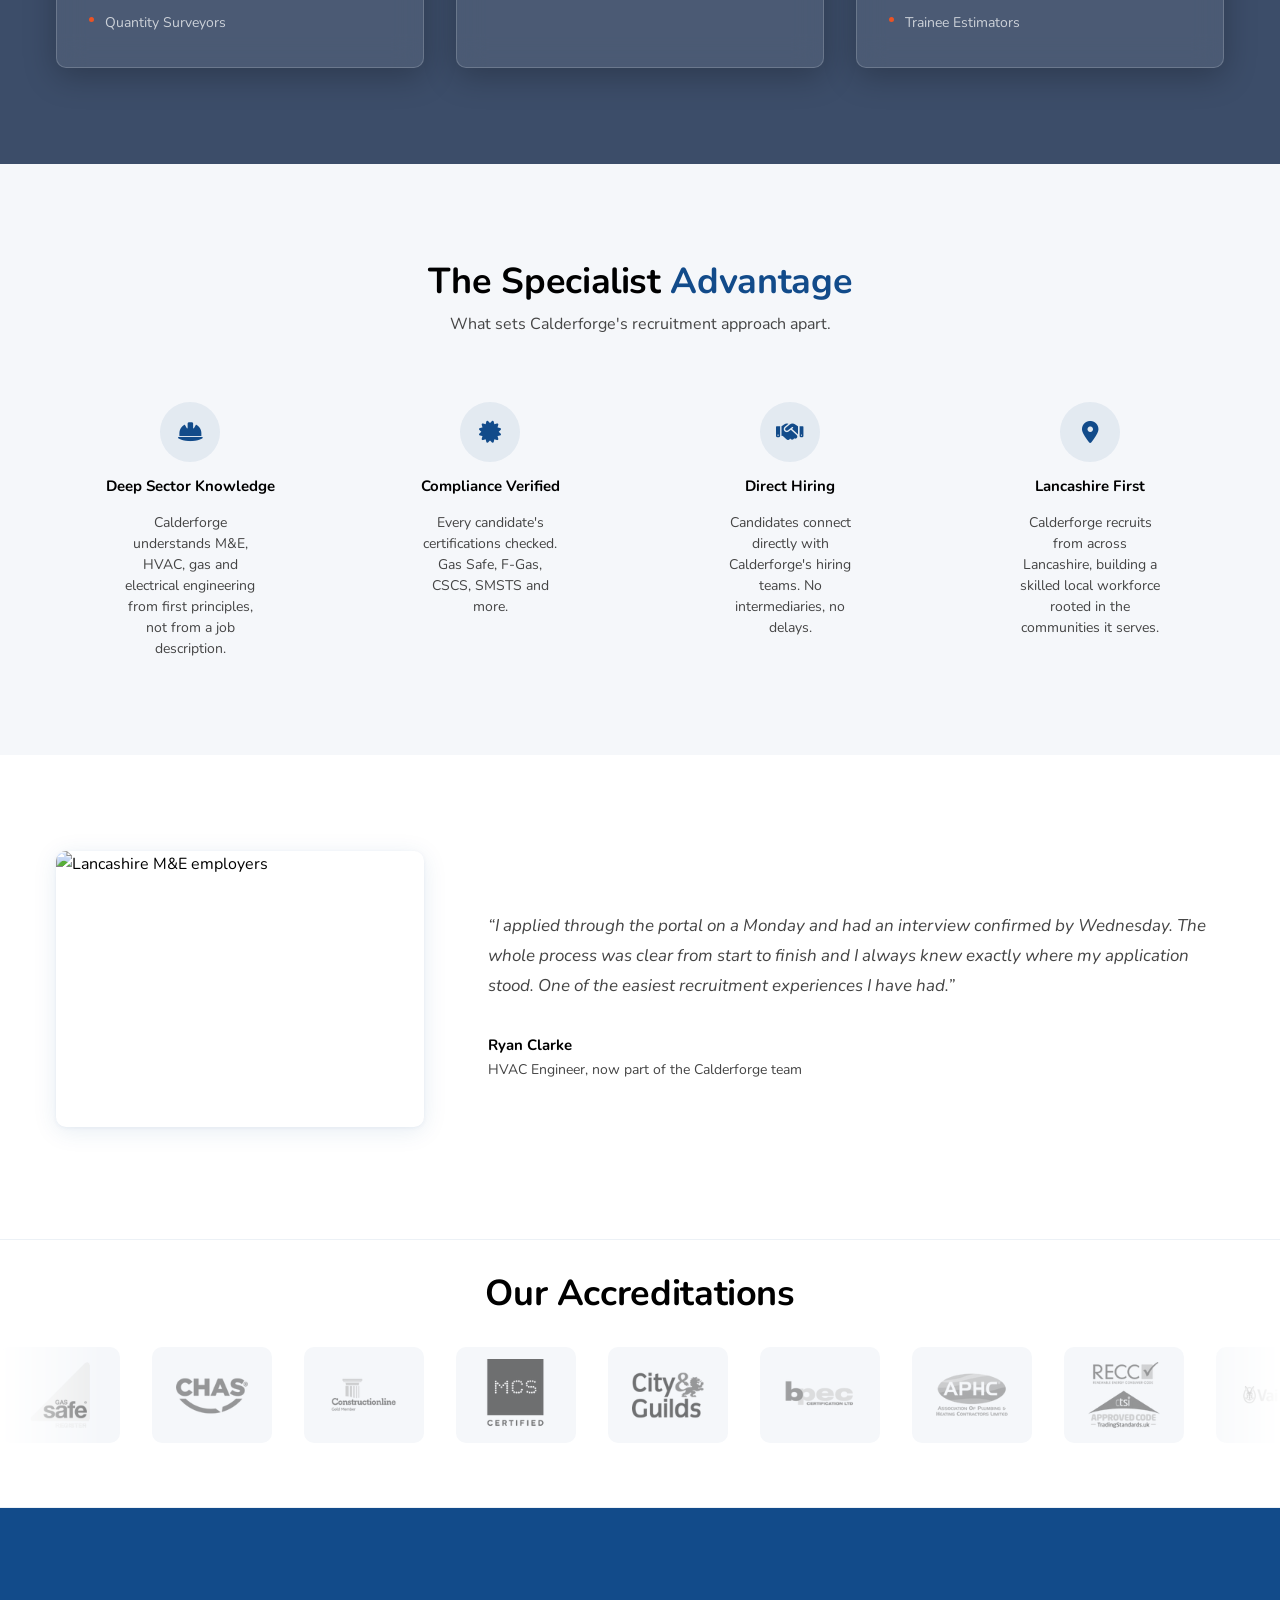
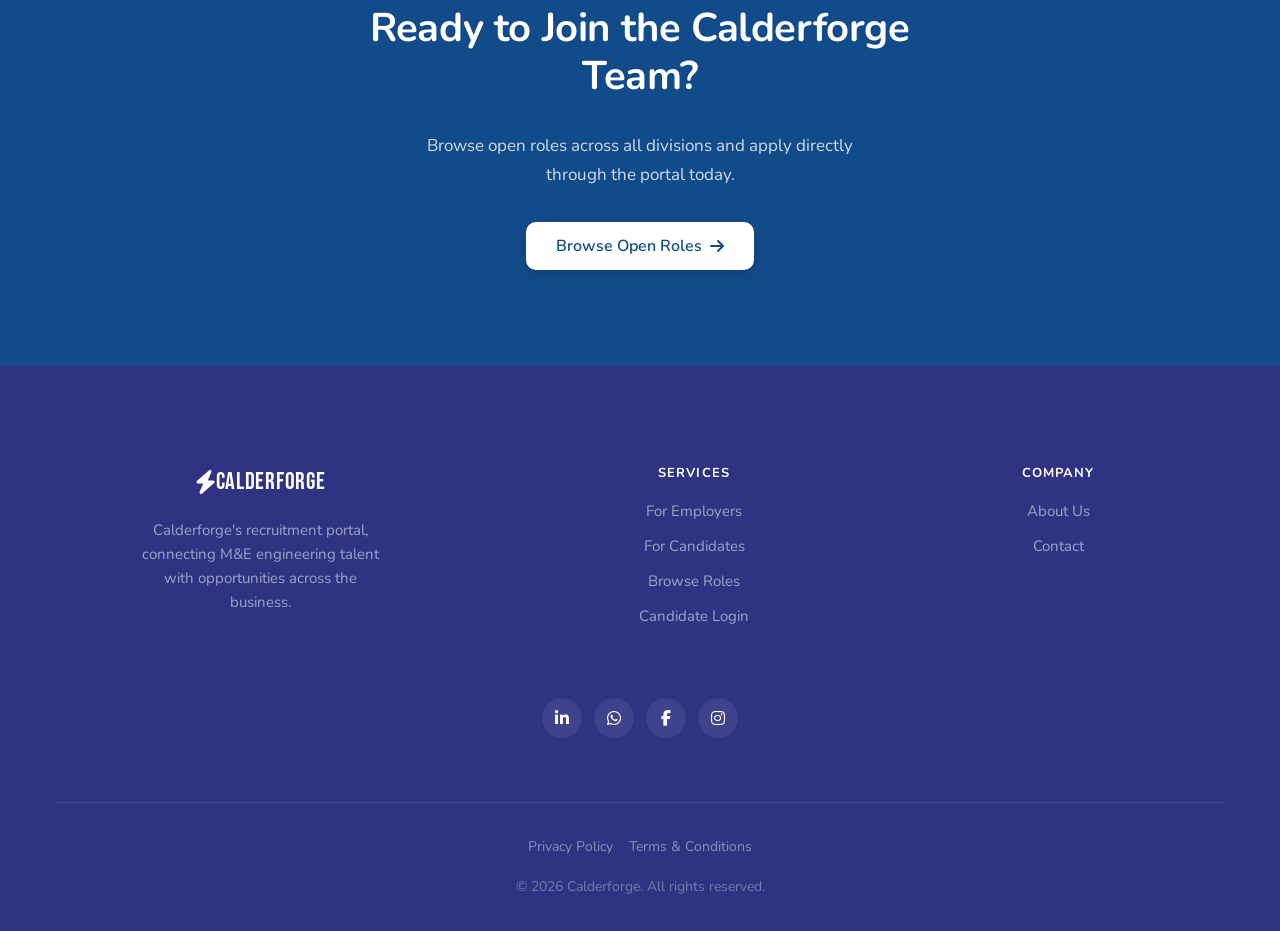
==== commit 4a341718: "rebrand" ====
--- a/index.html
+++ b/index.html
@@ -1,11 +1,11 @@
-<!DOCTYPE html>
+﻿<!DOCTYPE html>
 <html lang="en-GB" data-role="visitor">
 <head>
   <meta charset="UTF-8">
   <script src="js/role-init.js"></script>
   <meta name="viewport" content="width=device-width, initial-scale=1.0">
-  <meta name="description" content="Vital Synergy M&E Recruitment Portal. Find and apply for building services and M&E engineering roles across Lancashire's commercial, industrial and public sector projects.">
-  <title>Vital Synergy | M&amp;E Recruitment Portal</title>
+  <meta name="description" content="Calderforge M&E Recruitment Portal. Find and apply for building services and M&E engineering roles across Lancashire's commercial, industrial and public sector projects.">
+  <title>Calderforge | M&amp;E Recruitment Portal</title>
   <link rel="preconnect" href="https://fonts.googleapis.com">
   <link rel="preconnect" href="https://fonts.gstatic.com" crossorigin>
   <link href="https://fonts.googleapis.com/css2?family=Bebas+Neue&family=Nunito:wght@300;400;600;700;800&display=swap" rel="stylesheet">
@@ -29,15 +29,24 @@
 
   <nav class="nav" id="nav">
     <div class="nav__inner container">
-      <a href="/" class="nav__logo">
-        <img src="img/Vital synergy logo EE - Transparent.png" alt="Vital Synergy" class="logo-img">
+      <a href="index.html" class="nav__logo">
+        <i class="fa-solid fa-bolt nav__logo-icon" aria-hidden="true"></i>
+        <span class="nav__logo-text">Calderforge</span>
       </a>
       <ul class="nav__links" id="nav-links">
-        <li><a href="/" class="active"><i class="fa-solid fa-house nav__icon" aria-hidden="true"></i>Home</a></li>
-        <li><a href="/about.html"><i class="fa-solid fa-circle-info nav__icon" aria-hidden="true"></i>About</a></li>
-        <li><a href="/jobs.html"><i class="fa-solid fa-briefcase nav__icon" aria-hidden="true"></i>Jobs</a></li>
-        <li><a href="/about.html#contact-form"><i class="fa-solid fa-envelope nav__icon" aria-hidden="true"></i>Contact Us</a></li>
-        <li class="role-employer"><a href="/media.html"><i class="fa-solid fa-gauge nav__icon" aria-hidden="true"></i>Admin</a></li>
+        <li><a href="index.html" class="active"><i class="fa-solid fa-house nav__icon" aria-hidden="true"></i>Home</a></li>
+        <li><a href="about.html"><i class="fa-solid fa-circle-info nav__icon" aria-hidden="true"></i>About</a></li>
+        <li><a href="jobs.html"><i class="fa-solid fa-briefcase nav__icon" aria-hidden="true"></i>Jobs</a></li>
+        <li><a href="about.html#contact-form"><i class="fa-solid fa-envelope nav__icon" aria-hidden="true"></i>Contact Us</a></li>
+        <li class="role-employer nav__dropdown">
+          <button class="nav__dropdown-toggle" aria-expanded="false" aria-haspopup="true">
+            <i class="fa-solid fa-gauge nav__icon" aria-hidden="true"></i>Admin<i class="fa-solid fa-chevron-down nav__dropdown-arrow" aria-hidden="true"></i>
+          </button>
+          <ul class="nav__submenu">
+            <li><a href="media.html">Media</a></li>
+            <li><a href="applications.html">Applicants</a></li>
+          </ul>
+        </li>
       </ul>
       <a href="tel:+441282773338" class="nav__phone">
         <i class="fa-solid fa-phone" aria-hidden="true"></i>
@@ -57,15 +66,15 @@
     <section class="hero" id="home">
       <div class="hero__inner container">
         <div class="hero__text">
-          <p class="kicker">Vital Synergy M&amp;E Recruitment Portal</p>
+          <p class="kicker">Calderforge M&amp;E Recruitment Portal</p>
           <h1>Engineering Talent <span class="accent--hero">Placed Faster</span></h1>
-          <p>Built by engineers, for engineers. Vital Synergy is Lancashire's leading Mechanical &amp; Electrical engineering company, placing skilled professionals from trades to senior leadership.</p>
+          <p>Built by engineers, for engineers. Calderforge is Lancashire's leading Mechanical &amp; Electrical engineering company, placing skilled professionals from trades to senior leadership.</p>
           <div class="hero__actions">
-            <a href="/about.html#contact-form" class="btn btn--primary btn--register">
+            <a href="about.html#contact-form" class="btn btn--primary btn--register">
               Register a Vacancy
               <i class="fa-solid fa-arrow-right" aria-hidden="true"></i>
             </a>
-            <a href="/jobs.html" class="btn btn--outline">
+            <a href="jobs.html" class="btn btn--outline">
               View Positions
             </a>
           </div>
@@ -97,7 +106,7 @@
               <div class="check-item__bullet"><i class="fa-solid fa-check" aria-hidden="true"></i></div>
               <div class="check-item__body">
                 <p class="check-item__title">Sector-Specific Knowledge</p>
-                <p class="check-item__desc">Vital Synergy understands M&amp;E from the inside. No learning curve, no generic CVs, just engineers who genuinely match the brief.</p>
+                <p class="check-item__desc">Calderforge understands M&amp;E from the inside. No learning curve, no generic CVs, just engineers who genuinely match the brief.</p>
               </div>
             </li>
             <li class="check-item">
@@ -111,14 +120,14 @@
               <div class="check-item__bullet"><i class="fa-solid fa-check" aria-hidden="true"></i></div>
               <div class="check-item__body">
                 <p class="check-item__title">Fast Turnaround on Critical Roles</p>
-                <p class="check-item__desc">Skilled M&amp;E trades are in short supply nationally. Vital Synergy's pre-built Lancashire network means faster shortlists and fewer delays.</p>
+                <p class="check-item__desc">Skilled M&amp;E trades are in short supply nationally. Calderforge's pre-built Lancashire network means faster shortlists and fewer delays.</p>
               </div>
             </li>
             <li class="check-item">
               <div class="check-item__bullet"><i class="fa-solid fa-check" aria-hidden="true"></i></div>
               <div class="check-item__body">
                 <p class="check-item__title">Streamlined Internal Hiring</p>
-                <p class="check-item__desc">The portal gives Vital Synergy's operations teams a single place to post vacancies, review candidates and coordinate hiring decisions across all business divisions.</p>
+                <p class="check-item__desc">The portal gives Calderforge's operations teams a single place to post vacancies, review candidates and coordinate hiring decisions across all business divisions.</p>
               </div>
             </li>
           </ul>
@@ -132,8 +141,8 @@
         <div class="feature__content">
           <p class="kicker">For Candidates</p>
           <span class="feature__accent"></span>
-          <h2>Find Your Next Role at <span class="accent--blue">Vital Synergy</span></h2>
-          <p>Whether you are a qualified engineer seeking your next contract or just starting out in the trade, Vital Synergy recruits talent from across Lancashire to fill roles within the business.</p>
+          <h2>Find Your Next Role at <span class="accent--blue">Calderforge</span></h2>
+          <p>Whether you are a qualified engineer seeking your next contract or just starting out in the trade, Calderforge recruits talent from across Lancashire to fill roles within the business.</p>
           <ul class="check-list">
             <li class="check-item">
               <div class="check-item__bullet"><i class="fa-solid fa-check" aria-hidden="true"></i></div>
@@ -176,8 +185,8 @@
       <div class="disciplines__inner container">
         <div class="disciplines__heading">
           <p class="kicker">Roles We Recruit For</p>
-          <h2>Every Discipline at <span class="accent--blue">Vital Synergy</span></h2>
-          <p>Vital Synergy recruits across the full spectrum of M&amp;E engineering, from trades to leadership and support functions.</p>
+          <h2>Every Discipline at <span class="accent--blue">Calderforge</span></h2>
+          <p>Calderforge recruits across the full spectrum of M&amp;E engineering, from trades to leadership and support functions.</p>
         </div>
         <div class="disciplines__grid">
 
@@ -272,7 +281,7 @@
       </div>
     </section>
 
-    <!-- Feature 3: Why Vital Synergy -->
+    <!-- Feature 3: Why Calderforge -->
     <section class="feature role-candidate" id="why-us">
       <div class="feature__inner container">
         <div class="feature__image-stack">
@@ -286,21 +295,21 @@
         <div class="feature__content">
           <p class="kicker">Our Recruitment Process</p>
           <span class="feature__accent"></span>
-          <h2>How Vital Synergy <span class="accent--blue">Recruits</span></h2>
-          <p>A straightforward, transparent process designed to connect the right candidates with the right roles across all Vital Synergy divisions.</p>
+          <h2>How Calderforge <span class="accent--blue">Recruits</span></h2>
+          <p>A straightforward, transparent process designed to connect the right candidates with the right roles across all Calderforge divisions.</p>
           <ul class="check-list">
             <li class="check-item">
               <div class="check-item__bullet"><i class="fa-solid fa-check" aria-hidden="true"></i></div>
               <div class="check-item__body">
                 <p class="check-item__title">Browse Open Roles</p>
-                <p class="check-item__desc">Search live vacancies across all Vital Synergy divisions, filtered by discipline, location and employment type.</p>
+                <p class="check-item__desc">Search live vacancies across all Calderforge divisions, filtered by discipline, location and employment type.</p>
               </div>
             </li>
             <li class="check-item">
               <div class="check-item__bullet"><i class="fa-solid fa-check" aria-hidden="true"></i></div>
               <div class="check-item__body">
                 <p class="check-item__title">Submit Your Application</p>
-                <p class="check-item__desc">Apply directly through the portal in minutes. No agencies, no third parties, straight to the Vital Synergy hiring team.</p>
+                <p class="check-item__desc">Apply directly through the portal in minutes. No agencies, no third parties, straight to the Calderforge hiring team.</p>
               </div>
             </li>
             <li class="check-item">
@@ -327,7 +336,7 @@
       <div class="trust-strip__inner container">
         <div class="trust-strip__heading">
           <h2>The Specialist <span class="accent--blue">Advantage</span></h2>
-          <p>What sets Vital Synergy's recruitment approach apart.</p>
+          <p>What sets Calderforge's recruitment approach apart.</p>
         </div>
         <div class="trust-strip__grid">
           <div class="trust-item">
@@ -335,7 +344,7 @@
               <i class="fa-solid fa-helmet-safety" aria-hidden="true"></i>
             </div>
             <p class="trust-item__title">Deep Sector Knowledge</p>
-            <p class="trust-item__desc">Vital Synergy understands M&amp;E, HVAC, gas and electrical engineering from first principles, not from a job description.</p>
+            <p class="trust-item__desc">Calderforge understands M&amp;E, HVAC, gas and electrical engineering from first principles, not from a job description.</p>
           </div>
           <div class="trust-item">
             <div class="trust-item__icon">
@@ -349,14 +358,14 @@
               <i class="fa-solid fa-handshake" aria-hidden="true"></i>
             </div>
             <p class="trust-item__title">Direct Hiring</p>
-            <p class="trust-item__desc">Candidates connect directly with Vital Synergy's hiring teams. No intermediaries, no delays.</p>
+            <p class="trust-item__desc">Candidates connect directly with Calderforge's hiring teams. No intermediaries, no delays.</p>
           </div>
           <div class="trust-item">
             <div class="trust-item__icon">
               <i class="fa-solid fa-location-dot" aria-hidden="true"></i>
             </div>
             <p class="trust-item__title">Lancashire First</p>
-            <p class="trust-item__desc">Vital Synergy recruits from across Lancashire, building a skilled local workforce rooted in the communities it serves.</p>
+            <p class="trust-item__desc">Calderforge recruits from across Lancashire, building a skilled local workforce rooted in the communities it serves.</p>
           </div>
         </div>
       </div>
@@ -374,7 +383,7 @@
           <p class="social-proof__text">I applied through the portal on a Monday and had an interview confirmed by Wednesday. The whole process was clear from start to finish and I always knew exactly where my application stood. One of the easiest recruitment experiences I have had.</p>
           <div>
             <p class="social-proof__name">Ryan Clarke</p>
-            <p class="social-proof__role">HVAC Engineer, now part of the Vital Synergy team</p>
+            <p class="social-proof__role">HVAC Engineer, now part of the Calderforge team</p>
           </div>
         </div>
       </div>
@@ -415,9 +424,9 @@
     <!-- CTA -->
     <section class="cta-banner" id="get-started">
       <div class="cta-banner__inner container">
-        <h2>Ready to Join the Vital Synergy Team?</h2>
+        <h2>Ready to Join the Calderforge Team?</h2>
         <p>Browse open roles across all divisions and apply directly through the portal today.</p>
-        <a href="/jobs.html" class="btn btn--inverted">
+        <a href="jobs.html" class="btn btn--inverted">
           Browse Open Roles
           <i class="fa-solid fa-arrow-right" aria-hidden="true"></i>
         </a>
@@ -429,10 +438,11 @@
   <footer id="contact">
     <div class="footer__inner container">
       <div class="footer__brand">
-        <a href="/" class="footer__logo">
-          <img src="img/Vital synergy logo EE - Transparent.png" alt="Vital Synergy" class="logo-img logo-img--footer">
+        <a href="index.html" class="footer__logo">
+          <i class="fa-solid fa-bolt nav__logo-icon" aria-hidden="true"></i>
+          <span class="nav__logo-text">Calderforge</span>
         </a>
-        <p class="footer__tagline">Vital Synergy's recruitment portal, connecting M&amp;E engineering talent with opportunities across the business.</p>
+        <p class="footer__tagline">Calderforge's recruitment portal, connecting M&amp;E engineering talent with opportunities across the business.</p>
       </div>
       <div class="footer__cols">
         <div class="footer__col">
@@ -440,16 +450,16 @@
           <ul>
             <li><a href="/employers">For Employers</a></li>
             <li><a href="/candidates">For Candidates</a></li>
-            <li><a href="/jobs.html">Browse Roles</a></li>
+            <li><a href="jobs.html">Browse Roles</a></li>
             <li><a href="/candidate-login">Candidate Login</a></li>
           </ul>
         </div>
         <div class="footer__col">
           <p class="footer__col-heading">Company</p>
           <ul>
-            <li><a href="/about.html">About Us</a></li>
-
-            <li><a href="/about.html#contact-form">Contact</a></li>
+            <li><a href="about.html">About Us</a></li>
+
+            <li><a href="about.html#contact-form">Contact</a></li>
           </ul>
         </div>
       </div>
@@ -472,7 +482,7 @@
           <a href="/privacy-policy">Privacy Policy</a>
           <a href="/terms">Terms &amp; Conditions</a>
         </div>
-        <p class="footer__copyright">&copy; 2026 Vital Synergy. All rights reserved.</p>
+        <p class="footer__copyright">&copy; 2026 Calderforge. All rights reserved.</p>
       </div>
     </div>
   </footer>
--- a/css/style.css
+++ b/css/style.css
@@ -213,11 +213,19 @@
   display: none;
 }
 
-.nav__logo { display: flex; align-items: center; flex-shrink: 0; }
+.nav__logo { display: flex; align-items: center; gap: 0.5rem; flex-shrink: 0; }
 .nav__logo:focus-visible { outline: 2px solid var(--cl-primary); outline-offset: 3px; border-radius: 2px; }
 
-.logo-img { height: 44px; width: auto; display: block; }
-.logo-img--footer { height: 40px; filter: brightness(0) invert(1); }
+.nav__logo-icon { font-size: 1.5rem; color: var(--cl-primary); }
+.nav__logo-text {
+  font-family: var(--font-display);
+  font-size: 1.5rem;
+  letter-spacing: 0.03em;
+  text-transform: uppercase;
+  color: #000000;
+}
+.footer__logo .nav__logo-icon,
+.footer__logo .nav__logo-text { color: #ffffff; }
 
 .nav__links {
   display: none;
@@ -339,6 +347,74 @@
 }
 .nav__cta:hover { background: var(--cl-secondary); color: var(--cl-white); transform: translateY(-1px); }
 .nav__cta:focus-visible { outline: 2px solid var(--cl-primary); outline-offset: 3px; border-radius: 50px; }
+
+/* Admin dropdown submenu */
+.nav__dropdown { position: relative; }
+
+.nav__dropdown-toggle {
+  display: flex;
+  align-items: center;
+  gap: 0.625rem;
+  padding: 0.625rem 0.75rem;
+  font-weight: 500;
+  font-size: 0.9375rem;
+  border-radius: 6px;
+  color: var(--cl-text);
+  background: none;
+  border: none;
+  cursor: pointer;
+  font-family: inherit;
+  transition: color 0.18s ease, background 0.18s ease;
+  width: 100%;
+  text-align: left;
+}
+
+.nav__dropdown-toggle:hover,
+.nav__dropdown.open .nav__dropdown-toggle,
+.nav__dropdown:has(.active) .nav__dropdown-toggle {
+  color: var(--cl-primary);
+  background: rgba(18, 75, 138, 0.06);
+}
+
+.nav__dropdown-arrow {
+  font-size: 0.6rem;
+  transition: transform 0.2s ease;
+  margin-left: auto;
+}
+
+.nav__dropdown.open .nav__dropdown-arrow { transform: rotate(180deg); }
+
+.nav__submenu {
+  display: none;
+  list-style: none;
+  padding: 0 0 0 1.5rem;
+  margin: 0;
+}
+
+.nav__dropdown.open .nav__submenu { display: block; }
+
+@media (min-width: 768px) {
+  .nav__dropdown-toggle { padding: 0.5rem 0.75rem; width: auto; }
+  .nav__dropdown-toggle .nav__icon { display: none; }
+  .nav__dropdown-arrow { margin-left: 0.25rem; }
+
+  .nav__submenu {
+    position: absolute;
+    top: calc(100% + 6px);
+    right: 0;
+    min-width: 150px;
+    background: #fff;
+    border-radius: 8px;
+    box-shadow: 0 4px 20px rgba(18, 75, 138, 0.14);
+    border: 1px solid rgba(18, 75, 138, 0.08);
+    padding: 0.35rem 0;
+    z-index: 200;
+  }
+
+  .nav__submenu a { padding: 0.5rem 1rem !important; white-space: nowrap; border-radius: 0; }
+  .nav__submenu li:first-child a { border-radius: 8px 8px 0 0; }
+  .nav__submenu li:last-child a { border-radius: 0 0 8px 8px; }
+}
 
 /* Hero — home page: centred text + mockup below */
 
@@ -2358,62 +2434,96 @@
   gap: 0.5rem;
 }
 
-/* Dashboard body — mobile: stacked, desktop: 3 columns */
-.dash-body {
-  display: grid;
-  grid-template-columns: 1fr;
-  flex: 1;
+/* Campaigns — search bar above card list */
+.campaigns-header {
+  padding: 1rem 1.25rem 0;
+}
+
+/* Scrollable list of per-vacancy cards */
+.campaigns-container {
+  display: flex;
+  flex-direction: column;
+  gap: 1.5rem;
+  padding: 1.25rem;
+}
+
+/* Individual vacancy campaign card */
+.vacancy-card {
+  background: rgba(255, 255, 255, 0.04);
+  border: 1px solid rgba(255, 255, 255, 0.09);
+  border-radius: var(--radius);
   overflow: hidden;
 }
 
+.vacancy-card__header {
+  display: flex;
+  align-items: center;
+  gap: 0.75rem;
+  flex-wrap: wrap;
+  padding: 0.875rem 1.25rem;
+  border-bottom: 1px solid rgba(255, 255, 255, 0.07);
+  background: rgba(0, 0, 0, 0.15);
+}
+
+.vacancy-card__heading {
+  display: flex;
+  flex-direction: column;
+  gap: 0.1rem;
+}
+
+.vacancy-card__title {
+  font-family: var(--font-display);
+  font-size: 1.15rem;
+  color: #fff;
+  letter-spacing: 0.04em;
+  line-height: 1.1;
+}
+
+.vacancy-card__meta {
+  font-size: 0.8rem;
+  color: rgba(255, 255, 255, 0.5);
+}
+
+.vacancy-card__header .platform-tabs { margin-left: auto; }
+
+.vacancy-card__body {
+  display: flex;
+  flex-direction: column;
+  gap: 1rem;
+  padding: 1.25rem;
+}
+
+.vacancy-card__left {
+  display: flex;
+  flex-direction: column;
+  gap: 1rem;
+}
+
+.vacancy-card__right {
+  display: flex;
+  flex-direction: column;
+  gap: 1rem;
+}
+
 @media (min-width: 900px) {
-  .dash-body {
-    grid-template-columns: 220px 1fr 280px;
+  .vacancy-card__body {
+    flex-direction: row;
+    align-items: flex-start;
+    gap: 1.5rem;
   }
-}
-
-/* Sidebar */
-.dash-sidebar {
-  background: rgba(0, 0, 0, 0.18);
-  border-bottom: 1px solid rgba(255, 255, 255, 0.07);
-  padding: 1.25rem;
-  display: flex;
-  flex-direction: column;
-  gap: 0.875rem;
-  overflow-y: auto;
-}
-
-@media (min-width: 900px) {
-  .dash-sidebar {
-    border-bottom: none;
-    border-right: 1px solid rgba(255, 255, 255, 0.07);
+
+  .vacancy-card__left {
+    flex: 0 0 55%;
+    min-width: 0;
   }
-}
-
-/* Main content */
-.dash-main {
-  padding: 1.25rem;
-  display: flex;
-  flex-direction: column;
-  gap: 1.25rem;
-  overflow-y: auto;
-}
-
-/* Right panel */
-.dash-panel {
-  background: rgba(0, 0, 0, 0.18);
-  border-top: 1px solid rgba(255, 255, 255, 0.07);
-  padding: 1.25rem;
-  display: flex;
-  flex-direction: column;
-  gap: 0;
-  overflow-y: auto;
-}
-
-@media (min-width: 900px) {
-  .dash-panel {
-    border-top: none;
-    border-left: 1px solid rgba(255, 255, 255, 0.07);
+
+  .vacancy-card__right {
+    flex: 1;
+    min-width: 0;
+    display: grid;
+    grid-template-columns: 1fr 1fr;
+    gap: 1rem;
+    align-content: start;
   }
 }
 
@@ -2659,13 +2769,18 @@
   display: flex;
   align-items: center;
   justify-content: space-between;
-  padding: clamp(0.625rem, 2%, 1rem) clamp(0.75rem, 2.5%, 1.25rem) 0;
+  padding: clamp(0.5rem, 1.5vw, 1rem) clamp(0.75rem, 2.5vw, 1.25rem) 0;
 }
 
 .social-preview-card__logo {
-  height: clamp(18px, 3%, 28px);
-  width: auto;
-  filter: brightness(0) invert(1);
+  display: flex;
+  align-items: center;
+  gap: 0.4em;
+  color: #ffffff;
+  font-family: var(--font-display);
+  font-size: clamp(0.7rem, 1.8vw, 1rem);
+  letter-spacing: 0.02em;
+  text-transform: uppercase;
 }
 
 .social-preview-card__pill {
@@ -2768,19 +2883,27 @@
 .dash-input::placeholder { color: rgba(255, 255, 255, 0.25); }
 .dash-input:focus { outline: none; border-color: var(--cl-secondary); box-shadow: 0 0 0 3px rgba(33, 150, 212, 0.15); }
 .dash-input::-webkit-calendar-picker-indicator { filter: invert(0.6); cursor: pointer; }
-.dash-textarea { resize: vertical; min-height: 80px; line-height: 1.6; }
+.dash-textarea { resize: none; min-height: 80px; line-height: 1.6; overflow: hidden; field-sizing: content; }
 
 /* Media gallery */
 .media-gallery {
-  display: grid;
-  grid-template-columns: repeat(3, 1fr);
+  display: flex;
+  flex-direction: column;
   gap: 0.875rem;
 }
 
+@media (min-width: 600px) {
+  .media-gallery {
+    flex-direction: row;
+  }
+}
+
 .media-item {
   display: flex;
   flex-direction: column;
   gap: 0.5rem;
+  flex: 1;
+  min-width: 0;
 }
 
 .media-item__preview {
@@ -2878,17 +3001,16 @@
 .media-item__dl:hover { background: rgba(255, 255, 255, 0.16); color: var(--cl-white); }
 .media-item__dl:focus-visible { outline: 2px solid var(--cl-secondary); outline-offset: 2px; }
 
-/* Panel blocks (right column) */
+/* Panel blocks — dashboard cards */
 .panel-block {
-  padding: 1.25rem 0;
-  border-bottom: 1px solid rgba(255, 255, 255, 0.07);
+  background: rgba(255, 255, 255, 0.07);
+  border: 1px solid rgba(255, 255, 255, 0.11);
+  border-radius: var(--radius);
+  padding: 1.25rem;
   display: flex;
   flex-direction: column;
   gap: 0.75rem;
 }
-
-.panel-block:first-child { padding-top: 0; }
-.panel-block:last-child { border-bottom: none; padding-bottom: 0; }
 
 .panel-block__title {
   font-size: 0.6875rem;
@@ -2973,9 +3095,10 @@
 .platform-icon--linkedin  { background: #0A66C2; color: #fff; }
 .platform-icon--facebook  { background: #1877F2; color: #fff; }
 .platform-icon--instagram { background: linear-gradient(45deg, #f09433, #e6683c, #dc2743, #cc2366, #bc1888); color: #fff; }
-.platform-icon--twitter   { background: #000; color: #fff; }
+.platform-icon--whatsapp  { background: #25d366; color: #fff; }
 .platform-icon--indeed    { background: #2164f3; color: #fff; }
-.platform-icon--google    { background: #fff; color: #4285F4; }
+.platform-icon--cvlibrary { background: transparent; padding: 0; }
+.platform-icon--verelogic { background: #124B8A; color: #fff; }
 
 /* Toggle switch */
 .toggle-switch {
@@ -3051,3 +3174,820 @@
   line-height: 1.7;
 }
 
+/* === Applications Dashboard === */
+
+/* ---- Mobile-first base: panels stack vertically ---- */
+
+.apps-layout {
+  display: flex;
+  flex-direction: column;
+  flex: 1;
+  background: #0f1923;
+}
+
+.apps-divider { display: none; }
+
+.apps-panel-label {
+  font-size: 0.625rem;
+  font-weight: 700;
+  text-transform: uppercase;
+  letter-spacing: 0.12em;
+  color: rgba(255, 255, 255, 0.30);
+  padding: 0.625rem 1rem 0;
+}
+
+/* ---- Column 1: Vacancy list ---- */
+
+.vacancies-panel {
+  display: flex;
+  flex-direction: column;
+  background: #0f1923;
+  border-bottom: 1px solid rgba(255, 255, 255, 0.07);
+}
+
+/* Mobile: hide search + cards, show select instead */
+.vacancies-panel__header { display: none; }
+
+.vacancy-select-wrap {
+  padding: 0.75rem;
+}
+
+.vacancy-select {
+  width: 100%;
+  background: rgba(255, 255, 255, 0.06);
+  border: 1px solid rgba(255, 255, 255, 0.14);
+  border-radius: 10px;
+  padding: 0.75rem 2.5rem 0.75rem 1rem;
+  font-family: var(--font-body);
+  font-size: 0.9375rem;
+  font-weight: 600;
+  color: var(--cl-white);
+  cursor: pointer;
+  appearance: none;
+  -webkit-appearance: none;
+  background-image: url("data:image/svg+xml,%3Csvg xmlns='http://www.w3.org/2000/svg' width='12' height='8' viewBox='0 0 12 8'%3E%3Cpath fill='none' stroke='rgba(255,255,255,0.5)' stroke-width='1.5' stroke-linecap='round' stroke-linejoin='round' d='M1 1l5 5 5-5'/%3E%3C/svg%3E");
+  background-repeat: no-repeat;
+  background-position: right 1rem center;
+  transition: border-color 0.18s ease, background-color 0.18s ease;
+}
+
+.vacancy-select:focus {
+  outline: none;
+  border-color: var(--cl-secondary);
+  background-color: rgba(255, 255, 255, 0.09);
+}
+
+.vacancy-select option {
+  background: #1a2535;
+  color: var(--cl-white);
+  font-weight: 600;
+}
+
+/* Desktop header styles (used when shown) */
+.vacancies-panel__header {
+  padding: 0.875rem;
+  border-bottom: 1px solid rgba(255, 255, 255, 0.07);
+  flex-shrink: 0;
+}
+
+.vacancies-panel__search {
+  width: 100%;
+  background: rgba(255, 255, 255, 0.06);
+  border: 1px solid rgba(255, 255, 255, 0.10);
+  border-radius: 8px;
+  padding: 0.5rem 0.75rem;
+  font-family: var(--font-body);
+  font-size: 0.8125rem;
+  color: var(--cl-white);
+  transition: border-color 0.18s ease;
+}
+
+.vacancies-panel__search::placeholder { color: rgba(255, 255, 255, 0.28); }
+.vacancies-panel__search:focus { outline: none; border-color: var(--cl-secondary); }
+
+.vacancy-list {
+  display: none;
+  flex-direction: row;
+  overflow-x: auto;
+  overflow-y: hidden;
+  gap: 0.5rem;
+  padding: 0.75rem;
+  scrollbar-width: thin;
+  scrollbar-color: rgba(255, 255, 255, 0.12) transparent;
+}
+
+.vacancy-list::-webkit-scrollbar { height: 3px; }
+.vacancy-list::-webkit-scrollbar-track { background: transparent; }
+.vacancy-list::-webkit-scrollbar-thumb { background: rgba(255, 255, 255, 0.12); border-radius: 2px; }
+
+.apps-vacancy-card {
+  flex-shrink: 0;
+  min-width: 200px;
+  padding: 0.875rem;
+  border-radius: 8px;
+  border: 1px solid rgba(255, 255, 255, 0.08);
+  border-left: 3px solid transparent;
+  cursor: pointer;
+  transition: background 0.18s ease, border-color 0.18s ease;
+  display: flex;
+  flex-direction: column;
+  gap: 0.3rem;
+  background: rgba(255, 255, 255, 0.03);
+}
+
+.apps-vacancy-card:hover { background: rgba(255, 255, 255, 0.05); }
+.apps-vacancy-card:focus-visible { outline: 2px solid var(--cl-secondary); outline-offset: -2px; }
+
+.apps-vacancy-card--active {
+  background: rgba(18, 75, 138, 0.20);
+  border-color: rgba(18, 75, 138, 0.35);
+  border-left-color: var(--cl-primary);
+}
+
+.apps-vacancy-card__top {
+  display: flex;
+  align-items: flex-start;
+  justify-content: space-between;
+  gap: 0.5rem;
+}
+
+.apps-vacancy-card__title {
+  font-size: 0.875rem;
+  font-weight: 700;
+  color: var(--cl-white);
+  line-height: 1.3;
+}
+
+.apps-vacancy-badge {
+  flex-shrink: 0;
+  display: inline-flex;
+  align-items: center;
+  justify-content: center;
+  min-width: 22px;
+  height: 22px;
+  padding: 0 0.375rem;
+  border-radius: 11px;
+  background: var(--cl-primary);
+  color: var(--cl-white);
+  font-size: 0.6875rem;
+  font-weight: 700;
+}
+
+.apps-vacancy-card__type {
+  display: inline-block;
+  font-size: 0.6875rem;
+  font-weight: 600;
+  color: var(--cl-secondary);
+  background: rgba(33, 150, 212, 0.12);
+  padding: 0.15rem 0.5rem;
+  border-radius: 20px;
+  width: fit-content;
+}
+
+.apps-vacancy-card__loc,
+.apps-vacancy-card__salary {
+  font-size: 0.75rem;
+  color: rgba(255, 255, 255, 0.40);
+  display: flex;
+  align-items: center;
+  gap: 0.3rem;
+}
+
+.apps-vacancy-card__loc i,
+.apps-vacancy-card__salary i {
+  font-size: 0.6875rem;
+  color: rgba(255, 255, 255, 0.25);
+  width: 10px;
+}
+
+/* ---- Column 2: Applicant list ---- */
+
+.applicants-panel {
+  display: flex;
+  flex-direction: column;
+  background: #111c28;
+  border-bottom: 1px solid rgba(255, 255, 255, 0.07);
+}
+
+.applicants-panel__header {
+  flex-shrink: 0;
+  border-bottom: 1px solid rgba(255, 255, 255, 0.07);
+}
+
+.applicants-panel__subheader {
+  display: flex;
+  align-items: baseline;
+  justify-content: space-between;
+  gap: 0.5rem;
+  padding: 0.875rem 1rem 0.5rem;
+}
+
+.applicants-panel__vacancy-title {
+  font-size: 0.9375rem;
+  font-weight: 700;
+  color: var(--cl-white);
+  white-space: nowrap;
+  overflow: hidden;
+  text-overflow: ellipsis;
+}
+
+.applicants-panel__count {
+  font-size: 0.75rem;
+  color: rgba(255, 255, 255, 0.38);
+  white-space: nowrap;
+  flex-shrink: 0;
+}
+
+.apps-tabs {
+  display: flex;
+  padding: 0 1rem;
+  border-bottom: 1px solid rgba(255, 255, 255, 0.07);
+  overflow-x: auto;
+  scrollbar-width: none;
+}
+
+.apps-tabs::-webkit-scrollbar { display: none; }
+
+.apps-tab {
+  padding: 0.5rem 0.75rem;
+  font-family: var(--font-body);
+  font-size: 0.8125rem;
+  font-weight: 600;
+  color: rgba(255, 255, 255, 0.40);
+  background: none;
+  border: none;
+  border-bottom: 2px solid transparent;
+  margin-bottom: -1px;
+  cursor: pointer;
+  transition: color 0.18s ease, border-color 0.18s ease;
+  white-space: nowrap;
+}
+
+.apps-tab:hover { color: rgba(255, 255, 255, 0.70); }
+.apps-tab--active { color: var(--cl-primary); border-bottom-color: var(--cl-primary); }
+.apps-tab:focus-visible { outline: 2px solid var(--cl-secondary); outline-offset: -2px; }
+
+.applicants-panel__search {
+  display: block;
+  width: 100%;
+  background: rgba(255, 255, 255, 0.04);
+  border: none;
+  border-top: 1px solid rgba(255, 255, 255, 0.05);
+  padding: 0.625rem 1rem;
+  font-family: var(--font-body);
+  font-size: 0.8125rem;
+  color: var(--cl-white);
+  transition: background 0.18s ease;
+}
+
+.applicants-panel__search::placeholder { color: rgba(255, 255, 255, 0.22); }
+.applicants-panel__search:focus { outline: none; background: rgba(255, 255, 255, 0.07); }
+
+.applicant-list {
+  display: flex;
+  flex-direction: column;
+}
+
+.applicant-list__empty {
+  display: flex;
+  flex-direction: column;
+  align-items: center;
+  justify-content: center;
+  gap: 0.75rem;
+  padding: 3rem 1.5rem;
+  color: rgba(255, 255, 255, 0.22);
+  text-align: center;
+}
+
+.applicant-list__empty i { font-size: 2rem; }
+.applicant-list__empty p { font-size: 0.875rem; }
+
+/* Applicant row */
+.applicant-row {
+  display: flex;
+  align-items: center;
+  gap: 0.5rem;
+  padding: 0.5rem 1.5rem;
+  border-bottom: 1px solid rgba(255, 255, 255, 0.05);
+  cursor: pointer;
+  transition: background 0.15s ease;
+}
+
+.applicant-row:hover { background: rgba(255, 255, 255, 0.04); }
+.applicant-row--active { background: rgba(18, 75, 138, 0.18); }
+.applicant-row--active:hover { background: rgba(18, 75, 138, 0.24); }
+
+.applicant-avatar {
+  width: 36px;
+  height: 36px;
+  border-radius: 50%;
+  display: flex;
+  align-items: center;
+  justify-content: center;
+  font-size: 0.75rem;
+  font-weight: 700;
+  color: var(--cl-white);
+  flex-shrink: 0;
+  letter-spacing: 0.02em;
+}
+
+.applicant-info {
+  flex: 1;
+  min-width: 0;
+  display: flex;
+  flex-direction: column;
+  gap: 0.2rem;
+}
+
+.applicant-info__top,
+.applicant-info__bottom {
+  display: flex;
+  align-items: center;
+  justify-content: space-between;
+  gap: 0.5rem;
+}
+
+.applicant-name {
+  font-size: 0.875rem;
+  font-weight: 700;
+  color: var(--cl-white);
+  white-space: nowrap;
+  overflow: hidden;
+  text-overflow: ellipsis;
+}
+
+.applicant-email {
+  font-size: 0.6875rem;
+  color: rgba(255, 255, 255, 0.38);
+  display: flex;
+  align-items: center;
+  gap: 0.3rem;
+  white-space: nowrap;
+  overflow: hidden;
+  text-overflow: ellipsis;
+}
+
+.applicant-email i { font-size: 0.6rem; flex-shrink: 0; }
+
+.applicant-meta { display: none; }
+
+.applicant-score-dist {
+  display: flex;
+  flex-direction: row;
+  align-items: center;
+  gap: 0.4rem;
+}
+
+.applicant-distance {
+  font-size: 0.625rem;
+  color: rgba(255, 255, 255, 0.30);
+  white-space: nowrap;
+}
+
+.score-badge {
+  display: inline-flex;
+  align-items: center;
+  justify-content: center;
+  width: 34px;
+  height: 34px;
+  border-radius: 50%;
+  border: 2px solid #22c55e;
+  background: rgba(34, 197, 94, 0.08);
+  font-size: 0.5625rem;
+  font-weight: 700;
+  color: #22c55e;
+}
+.score-badge--shortlisted {
+  border-color: #f59e0b;
+  background: rgba(245, 158, 11, 0.08);
+  color: #f59e0b;
+}
+.score-badge--rejected {
+  border-color: #ef4444;
+  background: rgba(239, 68, 68, 0.08);
+  color: #ef4444;
+}
+
+.status-badge {
+  display: none;
+  font-size: 0.5rem;
+  font-weight: 700;
+  text-transform: uppercase;
+  letter-spacing: 0.07em;
+  padding: 0.15rem 0.45rem;
+  border-radius: 20px;
+  white-space: nowrap;
+}
+
+.status-badge--shortlisted { background: #16a34a; color: #fff; }
+.status-badge--progress { background: #7c3aed; color: #fff; }
+.status-badge--rejected { background: #4b5563; color: rgba(255, 255, 255, 0.70); }
+
+.applicant-actions {
+  display: none;
+  gap: 0.25rem;
+  flex-shrink: 0;
+}
+
+.action-btn {
+  width: 28px;
+  height: 28px;
+  border-radius: 50%;
+  display: flex;
+  align-items: center;
+  justify-content: center;
+  font-size: 0.6875rem;
+  background: rgba(255, 255, 255, 0.06);
+  border: 1px solid rgba(255, 255, 255, 0.10);
+  color: rgba(255, 255, 255, 0.35);
+  cursor: pointer;
+  transition: background 0.18s ease, color 0.18s ease, border-color 0.18s ease, transform 0.18s cubic-bezier(0.34, 1.56, 0.64, 1);
+}
+
+.action-btn:hover { transform: scale(1.15); }
+.action-btn:active { transform: scale(0.95); }
+.action-btn--reject:hover { background: rgba(239, 68, 68, 0.20); color: #ef4444; border-color: rgba(239, 68, 68, 0.50); }
+.action-btn--shortlist:hover { background: rgba(22, 163, 74, 0.20); color: #22c55e; border-color: rgba(22, 163, 74, 0.50); }
+.action-btn--progress:hover { background: rgba(124, 58, 237, 0.20); color: #7c3aed; border-color: rgba(124, 58, 237, 0.50); }
+.action-btn:focus-visible { outline: 2px solid var(--cl-secondary); outline-offset: 2px; }
+
+/* ---- Column 3: Detail panel ---- */
+
+.detail-panel {
+  display: flex;
+  flex-direction: column;
+  background: #1a2535;
+}
+
+.detail-empty {
+  display: flex;
+  flex-direction: column;
+  align-items: center;
+  justify-content: center;
+  gap: 1rem;
+  padding: 3rem 2rem;
+  text-align: center;
+}
+
+.detail-empty__icon {
+  width: 64px;
+  height: 64px;
+  border-radius: 50%;
+  background: rgba(255, 255, 255, 0.05);
+  display: flex;
+  align-items: center;
+  justify-content: center;
+  font-size: 1.5rem;
+  color: rgba(255, 255, 255, 0.18);
+}
+
+.detail-empty > p {
+  font-size: 0.875rem;
+  color: rgba(255, 255, 255, 0.28);
+}
+
+.detail-content {
+  display: flex;
+  flex-direction: column;
+}
+
+/* Detail tabs */
+.detail-tabs {
+  display: flex;
+  border-bottom: 1px solid rgba(255, 255, 255, 0.07);
+  flex-shrink: 0;
+  background: #1a2535;
+  overflow-x: auto;
+  scrollbar-width: none;
+}
+
+.detail-tabs::-webkit-scrollbar { display: none; }
+
+.detail-tab {
+  padding: 0.625rem 0.625rem;
+  font-family: var(--font-body);
+  font-size: 0.6875rem;
+  font-weight: 600;
+  color: rgba(255, 255, 255, 0.38);
+  background: none;
+  border: none;
+  border-bottom: 2px solid transparent;
+  margin-bottom: -1px;
+  cursor: pointer;
+  white-space: nowrap;
+  transition: color 0.18s ease, border-color 0.18s ease;
+}
+
+.detail-tab:hover { color: rgba(255, 255, 255, 0.68); }
+.detail-tab--active { color: var(--cl-primary); border-bottom-color: var(--cl-primary); }
+.detail-tab:focus-visible { outline: 2px solid var(--cl-secondary); outline-offset: -2px; }
+
+/* KPI ring row */
+.kpi-row {
+  display: flex;
+  align-items: flex-end;
+  justify-content: space-around;
+  gap: 0.25rem;
+  padding: 1rem 0.75rem;
+  border-bottom: 1px solid rgba(255, 255, 255, 0.07);
+  flex-shrink: 0;
+  background: rgba(0, 0, 0, 0.12);
+}
+
+.kpi-ring {
+  display: flex;
+  flex-direction: column;
+  align-items: center;
+  gap: 0.375rem;
+}
+
+.kpi-ring__wrap {
+  position: relative;
+  display: flex;
+  align-items: center;
+  justify-content: center;
+}
+
+.kpi-ring__pct {
+  position: absolute;
+  font-size: 0.5625rem;
+  font-weight: 700;
+  color: var(--cl-white);
+  line-height: 1;
+  pointer-events: none;
+}
+
+.kpi-ring--lg .kpi-ring__pct {
+  font-size: 0.6875rem;
+}
+
+.kpi-ring__name {
+  font-size: 0.5rem;
+  font-weight: 700;
+  color: rgba(255, 255, 255, 0.35);
+  text-transform: uppercase;
+  letter-spacing: 0.08em;
+  text-align: center;
+}
+
+/* Detail body — single column on mobile */
+.detail-body {
+  display: flex;
+  flex-direction: column;
+  gap: 1.25rem;
+  padding: 1rem;
+}
+
+.detail-name {
+  font-size: 1rem;
+  font-weight: 700;
+  color: var(--cl-white);
+  margin-bottom: 0.875rem;
+}
+
+.detail-field {
+  display: flex;
+  flex-direction: column;
+  gap: 0.25rem;
+  margin-bottom: 0.75rem;
+}
+
+.detail-field__label {
+  font-size: 0.5625rem;
+  font-weight: 700;
+  color: rgba(255, 255, 255, 0.30);
+  text-transform: uppercase;
+  letter-spacing: 0.10em;
+}
+
+.detail-field__value {
+  font-size: 0.75rem;
+  color: rgba(255, 255, 255, 0.70);
+  line-height: 1.4;
+}
+
+.detail-tags {
+  display: flex;
+  flex-wrap: wrap;
+  gap: 0.25rem;
+  margin-top: 0.25rem;
+}
+
+.industry-tag {
+  display: inline-block;
+  font-size: 0.5625rem;
+  font-weight: 600;
+  padding: 0.2rem 0.45rem;
+  border-radius: 20px;
+  background: rgba(33, 150, 212, 0.14);
+  color: var(--cl-secondary);
+  white-space: nowrap;
+}
+
+.detail-summary {
+  font-size: 0.6875rem;
+  color: rgba(255, 255, 255, 0.50);
+  line-height: 1.65;
+}
+
+/* Right column in detail */
+.detail-section-heading {
+  font-size: 0.8125rem;
+  font-weight: 700;
+  color: var(--cl-white);
+  margin-bottom: 0.625rem;
+}
+
+.job-history-list {
+  display: flex;
+  flex-direction: column;
+  gap: 0.625rem;
+  margin-bottom: 1.25rem;
+}
+
+.job-history-item {
+  display: flex;
+  flex-direction: column;
+  gap: 0.1rem;
+  padding-left: 0.625rem;
+  border-left: 2px solid rgba(33, 150, 212, 0.35);
+}
+
+.job-history-item__title {
+  font-size: 0.6875rem;
+  font-weight: 700;
+  color: var(--cl-white);
+  line-height: 1.3;
+}
+
+.job-history-item__company {
+  font-size: 0.625rem;
+  color: var(--cl-secondary);
+}
+
+.job-history-item__dates {
+  font-size: 0.5625rem;
+  color: rgba(255, 255, 255, 0.32);
+}
+
+.ai-opinion-text {
+  font-size: 0.6875rem;
+  color: rgba(255, 255, 255, 0.52);
+  line-height: 1.65;
+  background: rgba(33, 150, 212, 0.06);
+  border: 1px solid rgba(33, 150, 212, 0.12);
+  border-radius: 8px;
+  padding: 0.75rem;
+}
+
+/* Profile header — hidden on mobile, shown on desktop */
+.detail-profile-header { display: none; }
+
+/* ---- Desktop layout (min-width: 1024px) ---- */
+@media (min-width: 1024px) {
+
+  /* Constrain to viewport height */
+  .media-main--apps {
+    height: calc(100vh - 100px);
+    min-height: unset;
+    overflow: hidden;
+  }
+
+  .ops-dashboard {
+    min-height: 0;
+    overflow: hidden;
+  }
+
+  /* Three-column row */
+  .apps-layout {
+    flex-direction: row;
+    min-height: 0;
+    overflow: hidden;
+  }
+
+  /* Drag dividers */
+  .apps-divider {
+    display: flex;
+    width: 4px;
+    flex-shrink: 0;
+    cursor: col-resize;
+    background: rgba(255, 255, 255, 0.06);
+    transition: background 0.15s ease;
+  }
+  .apps-divider:hover,
+  .apps-divider.is-dragging {
+    background: rgba(33, 150, 212, 0.55);
+  }
+
+  /* Column 1: Vacancies — 1fr */
+  .vacancies-panel {
+    flex: 0 0 clamp(200px, 21vw, 300px);
+    min-width: 200px;
+    border-bottom: none;
+    overflow: hidden;
+  }
+  .vacancy-select-wrap { display: none; }
+  .vacancies-panel__header { display: block; }
+  .vacancy-list {
+    display: flex !important;
+    flex-direction: column;
+    overflow-y: auto;
+    overflow-x: hidden;
+    flex: 1;
+    padding: 0.5rem;
+    gap: 0.375rem;
+    scrollbar-width: thin;
+    scrollbar-color: rgba(255, 255, 255, 0.12) transparent;
+  }
+  .vacancy-list::-webkit-scrollbar { width: 3px; }
+  .vacancy-list::-webkit-scrollbar-track { background: transparent; }
+  .vacancy-list::-webkit-scrollbar-thumb { background: rgba(255, 255, 255, 0.12); border-radius: 2px; }
+  .apps-vacancy-card { min-width: 0; flex-shrink: 0; }
+
+  /* Column 2: Applicants — 2fr */
+  .applicants-panel {
+    flex: 2 1 0;
+    min-width: 260px;
+    border-bottom: none;
+    overflow: hidden;
+  }
+  .applicant-list {
+    flex: 1;
+    overflow-y: auto;
+    scrollbar-width: thin;
+    scrollbar-color: rgba(255, 255, 255, 0.12) transparent;
+  }
+  .applicant-list::-webkit-scrollbar { width: 3px; }
+  .applicant-list::-webkit-scrollbar-track { background: transparent; }
+  .applicant-list::-webkit-scrollbar-thumb { background: rgba(255, 255, 255, 0.12); border-radius: 2px; }
+  .applicant-actions { display: flex; align-items: center; gap: 0.5rem; }
+
+  /* Hide score + distance from info column on desktop — shown in actions group instead */
+  .applicant-info .score-badge { display: none; }
+  .applicant-info .applicant-distance { display: none; }
+
+  /* Column 3: Detail — 1fr when empty, 2fr when active */
+  .detail-panel {
+    flex: 1 1 0;
+    min-width: 0;
+    overflow-y: auto;
+    scrollbar-width: thin;
+    scrollbar-color: rgba(255, 255, 255, 0.12) transparent;
+  }
+  .detail-panel::-webkit-scrollbar { width: 3px; }
+  .detail-panel::-webkit-scrollbar-track { background: transparent; }
+  .detail-panel::-webkit-scrollbar-thumb { background: rgba(255, 255, 255, 0.12); border-radius: 2px; }
+  .detail-panel--active { flex: 2 1 0; }
+
+  /* Profile header */
+  .detail-profile-header {
+    display: flex;
+    align-items: center;
+    gap: 0.875rem;
+    padding: 1rem;
+    border-bottom: 1px solid rgba(255, 255, 255, 0.07);
+    background: rgba(0, 0, 0, 0.14);
+    flex-shrink: 0;
+  }
+  .detail-profile-header__avatar {
+    width: 44px;
+    height: 44px;
+    border-radius: 50%;
+    display: flex;
+    align-items: center;
+    justify-content: center;
+    font-size: 0.875rem;
+    font-weight: 700;
+    color: var(--cl-white);
+    flex-shrink: 0;
+  }
+  .detail-profile-header__info {
+    flex: 1;
+    min-width: 0;
+  }
+  .detail-profile-header__name {
+    font-size: 0.9375rem;
+    font-weight: 700;
+    color: var(--cl-white);
+    white-space: nowrap;
+    overflow: hidden;
+    text-overflow: ellipsis;
+  }
+  .detail-profile-header__sub {
+    font-size: 0.6875rem;
+    color: rgba(255, 255, 255, 0.42);
+    margin-top: 0.15rem;
+    white-space: nowrap;
+    overflow: hidden;
+    text-overflow: ellipsis;
+  }
+
+  /* Two-column detail body */
+  .detail-body {
+    display: grid;
+    grid-template-columns: 1fr 1fr;
+    gap: 0 1.5rem;
+    align-items: start;
+  }
+}
+
